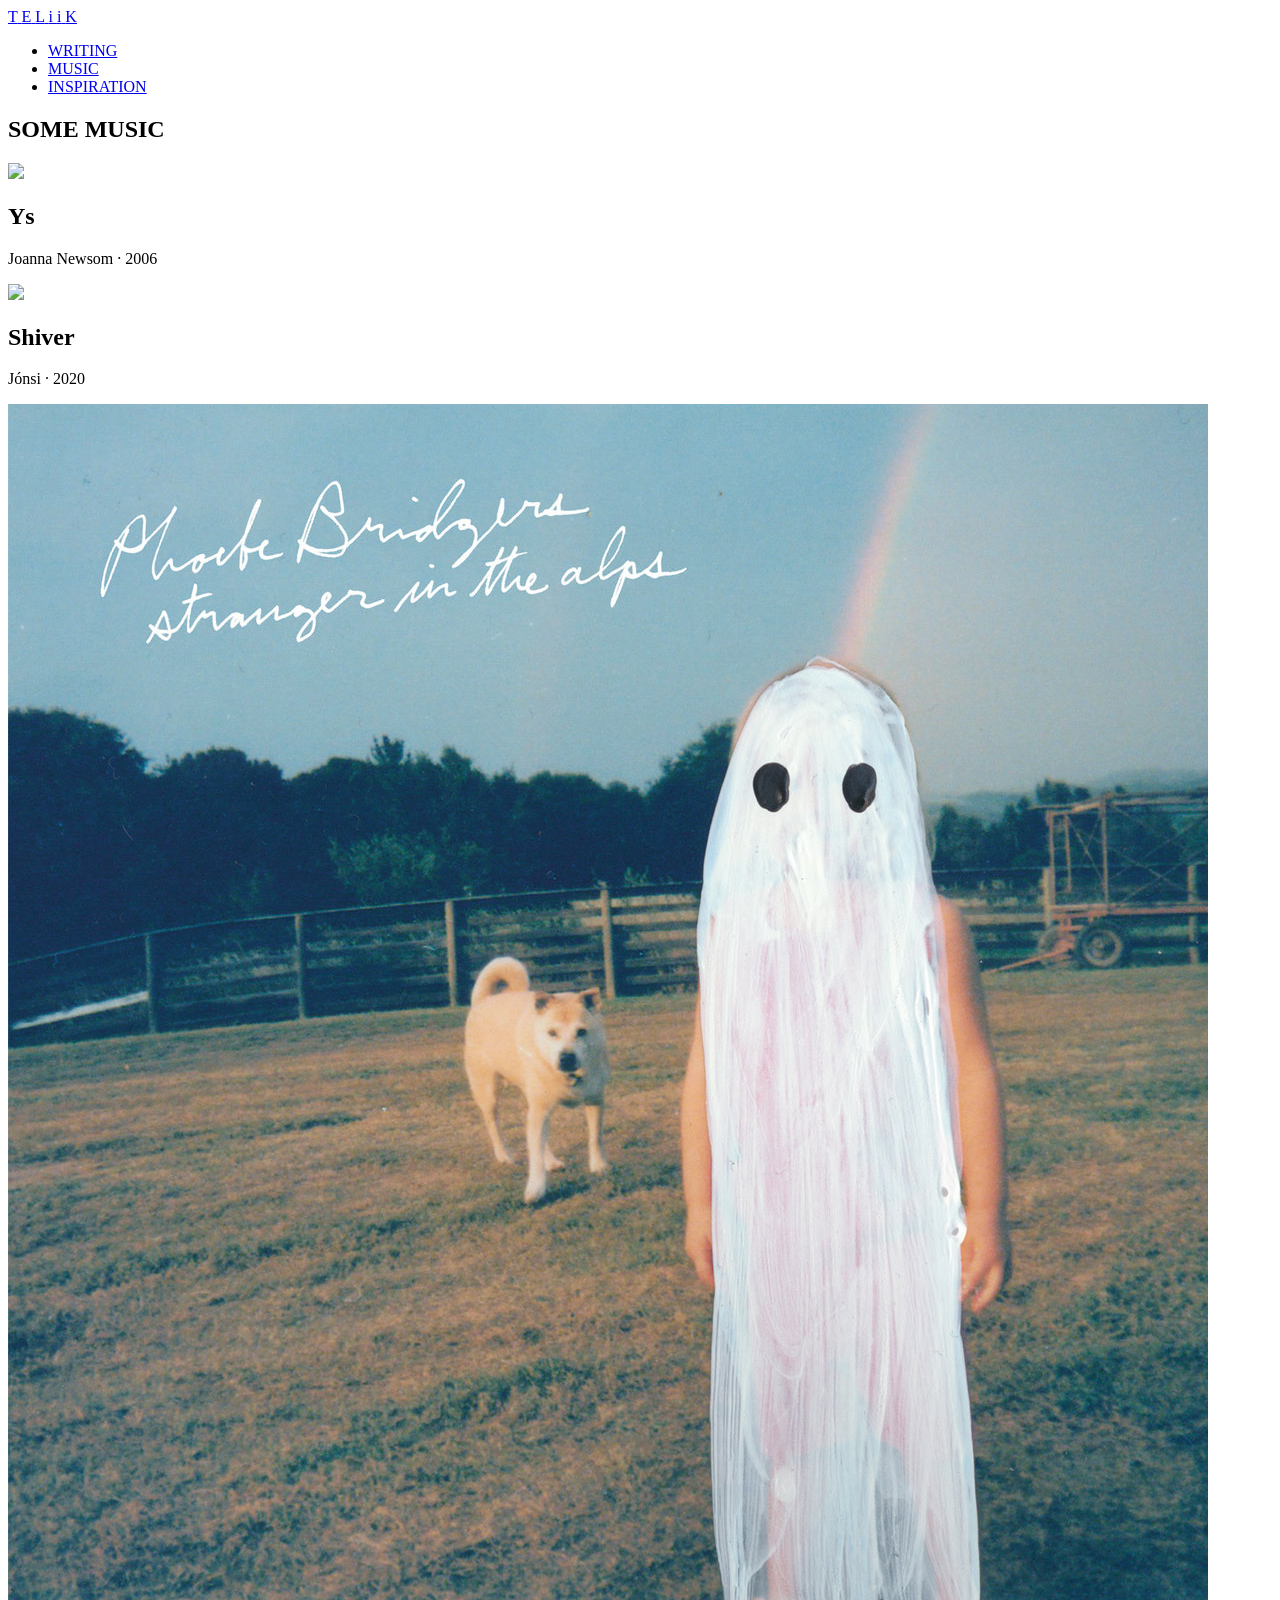
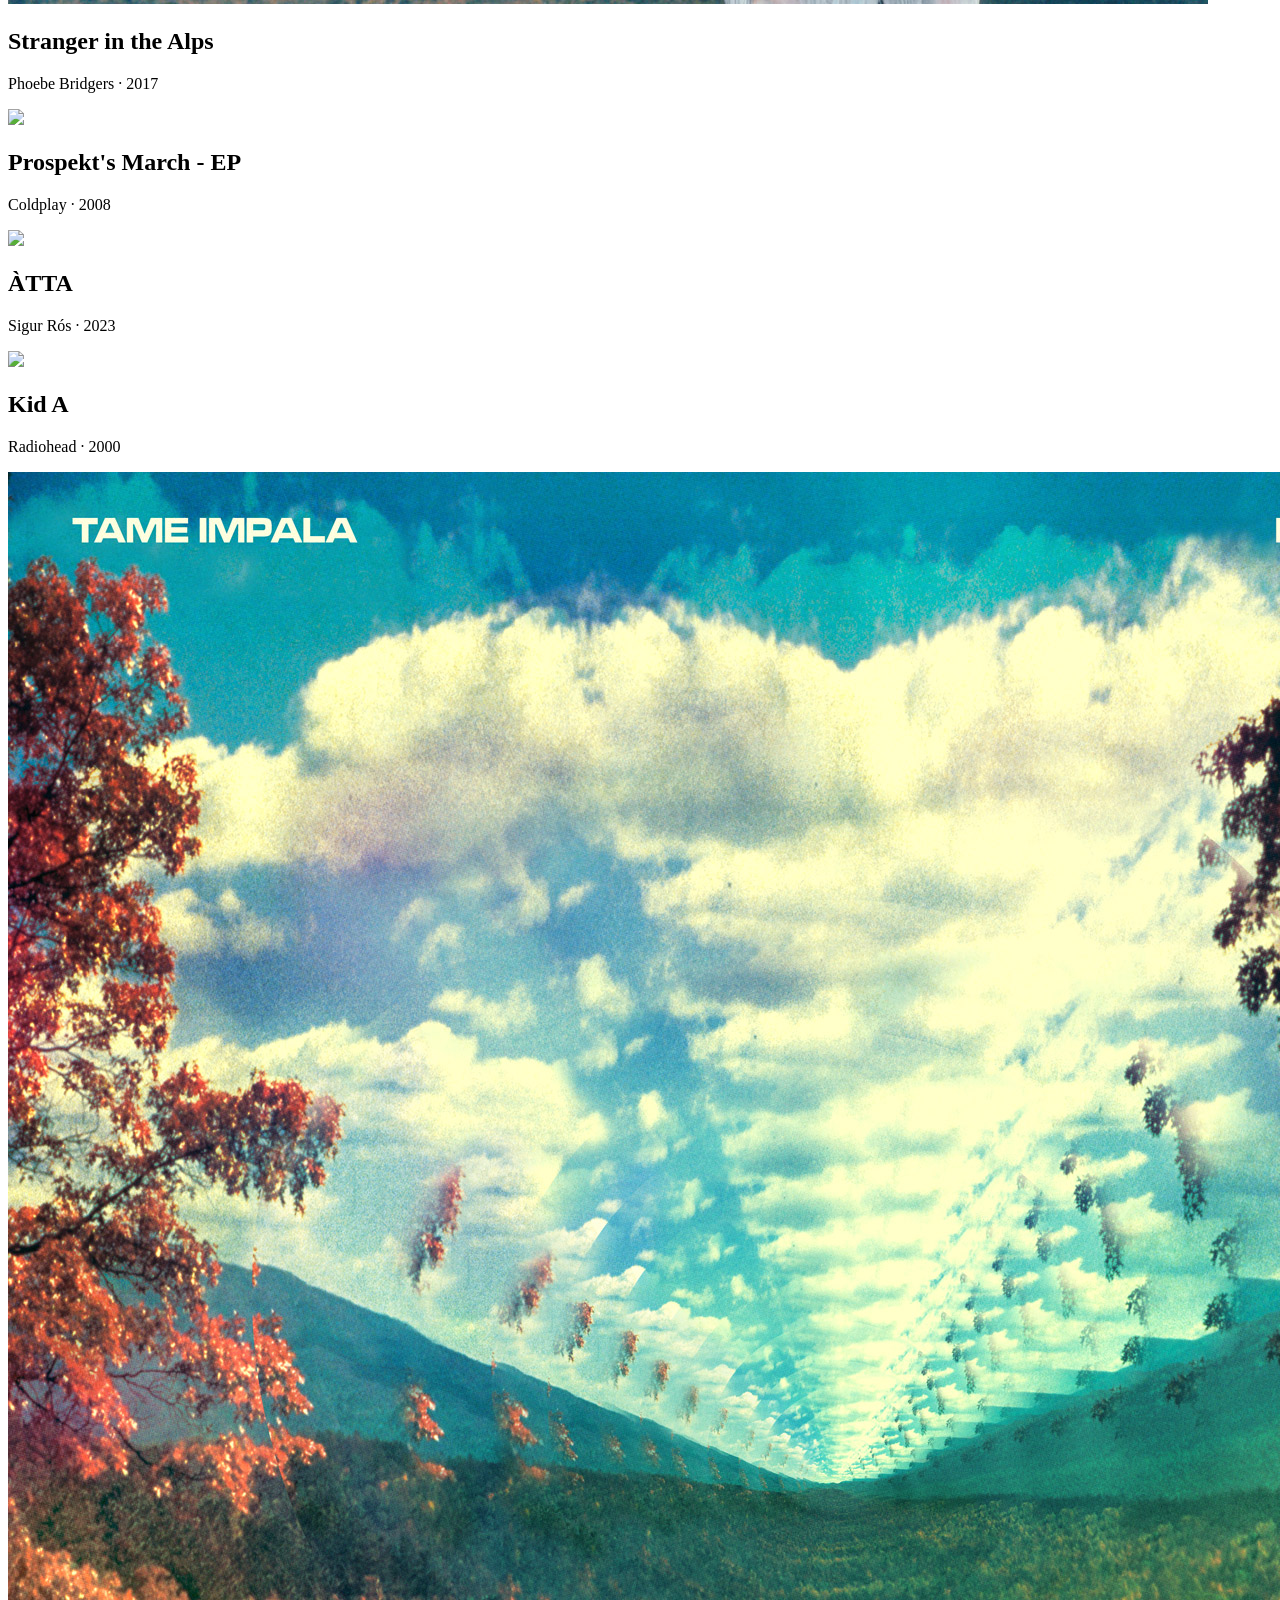
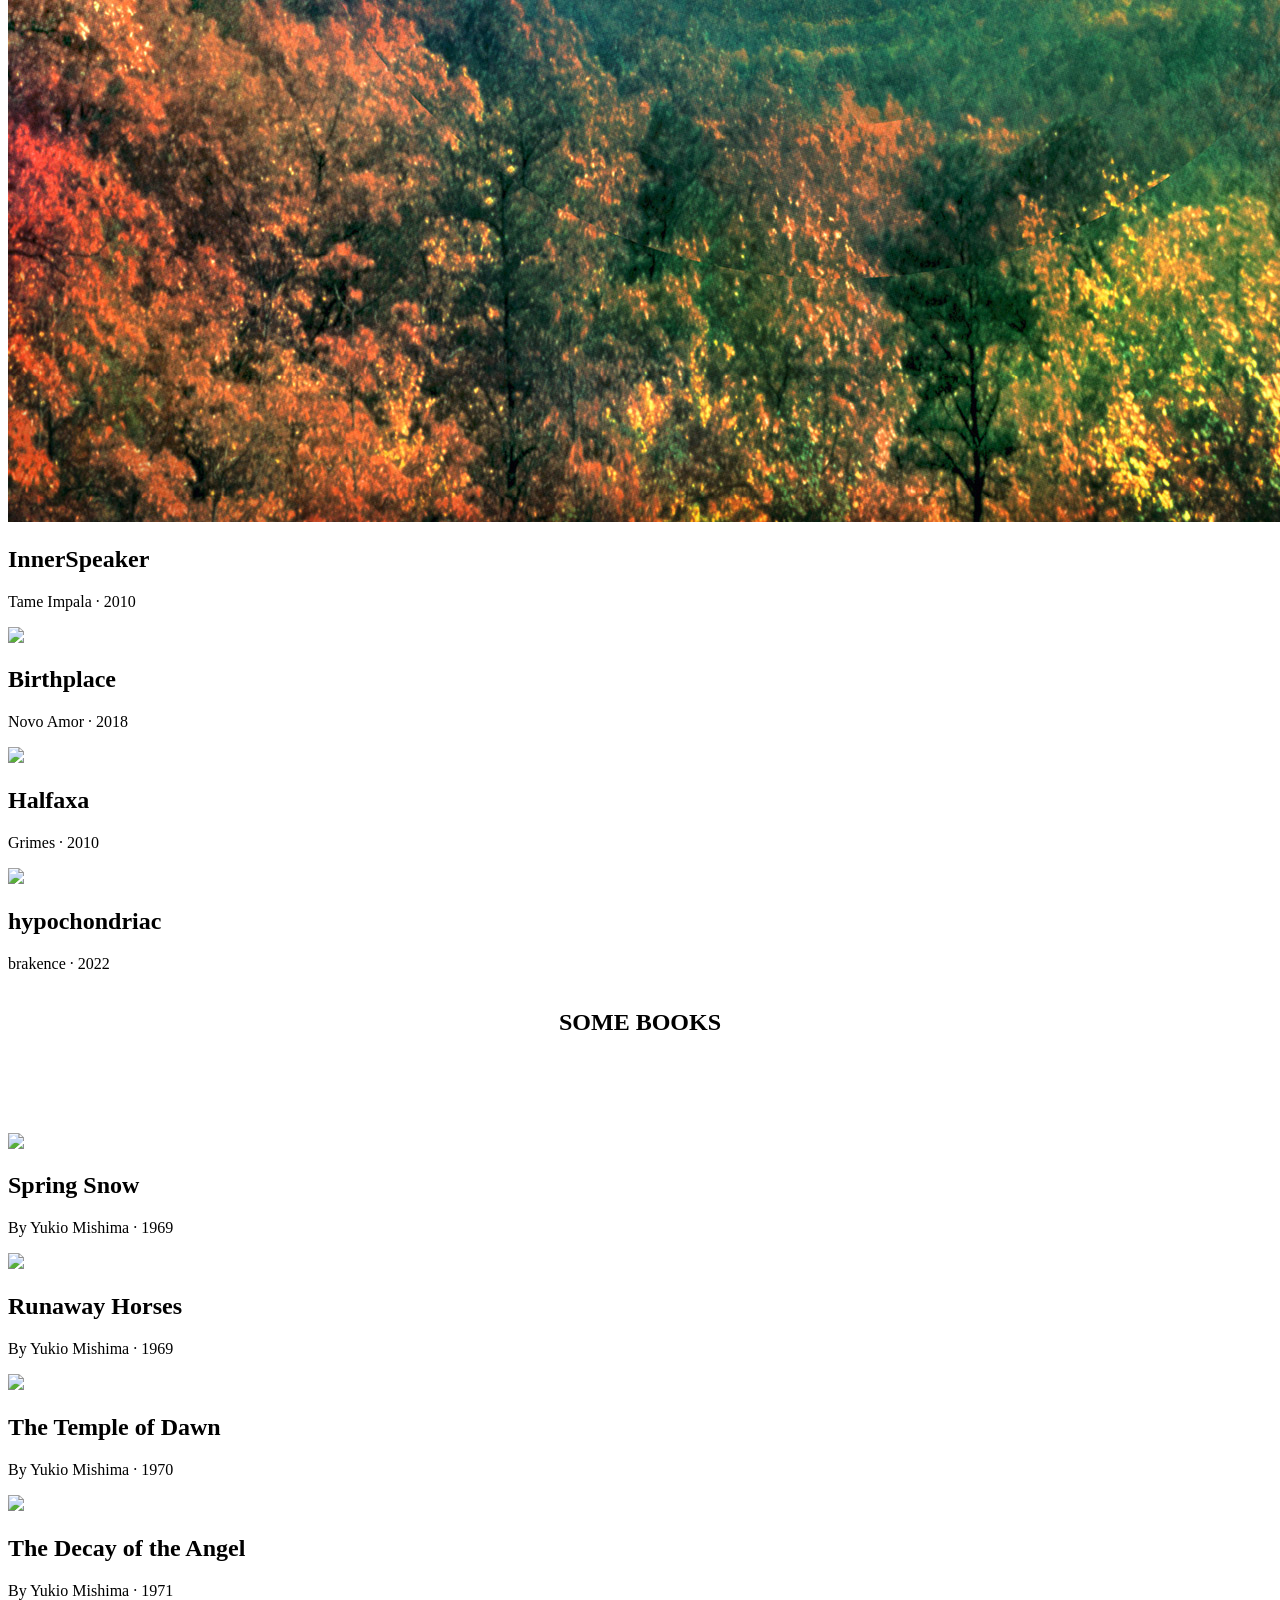
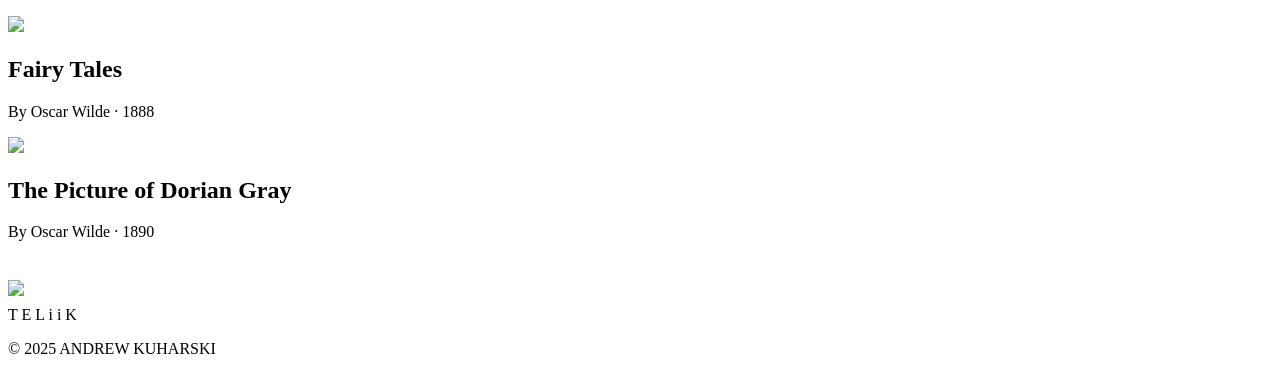
==== inspiration.html @ a01ae86f "new inspiration" ====
<!DOCTYPE html>
<html lang="en">
<head>
  <meta charset="UTF-8">
  <meta name="viewport" content="width=device-width, initial-scale=1.0">
  <title>Inspiration</title>
  <link rel="apple-touch-icon" sizes="180x180" href="/images/apple-touch-icon.png">
  <link rel="icon" type="image/png" sizes="32x32" href="/images/favicon-32x32.png">
  <link rel="icon" type="image/png" sizes="16x16" href="/images/favicon-16x16.png">
  <link rel="manifest" href="/images/site.webmanifest">
  <link rel="mask-icon" href="/images/safari-pinned-tab.svg" color="#000000">
  <link rel="shortcut icon" href="/images/favicon.ico">
  <meta name="msapplication-TileColor" content="#2b5797">
  <meta name="msapplication-config" content="/images/browserconfig.xml">
  <meta name="theme-color" content="#ffffff">
  <script src="https://ajax.googleapis.com/ajax/libs/jquery/3.6.4/jquery.min.js" defer></script>
  <script src="scripts/header.js" defer></script>
  <script src="scripts/footer.js" defer></script>
  <script src="https://kit.fontawesome.com/6708aff63b.js" crossorigin="anonymous" defer></script>
  <link rel="stylesheet" href="styles/header.css">
  <link rel="stylesheet" href="styles/footer.css">
  <link rel="stylesheet" href="styles/inspiration.css">
</head>
<body>
  <header class="header">
    <nav class="navbar">
      <a href="./" class="nav-logo">
        <div class="title">
          <span style="--i:1">T</span>
          <span style="--i:2">E</span>
          <span style="--i:3">L</span>
          <span style="--i:4">i</span>
          <span style="--i:5">i</span>
          <span style="--i:6">K</span> 
        </div>    
      </a>
      <ul class="nav-list">
          <li class="nav-item">
              <a href="./writing" class="nav-link">WRITING</a>
          </li>
          <li class="nav-item">
            <a href="./music" class="nav-link">MUSIC</a>
          </li>
          <li class="nav-item">
              <a href="./inspiration" class="nav-link">INSPIRATION</a>
          </li>
      </ul>
      <div class="hamburger">
          <span class="bar"></span>
          <span class="bar"></span>
          <span class="bar"></span>
      </div>
    </nav>
  </header>
  <main style="flex-grow: 1;">
    <section>
      <div class="remark">
        <h1 class="remark-text">
          SOME MUSIC
        </h1>
      </div>
      <div class="album-book-container">
        <div class="album-book-grid">
          <div class="album-book-card">
            <a  href="https://music.apple.com/us/album/ys/204051949" target="_blank" rel="noreferrer">
              <img class="album-book-pic" src="./album-book-images/ys.webp">
            </a>
            <h2>
              Ys
            </h2>
            <p>
              Joanna Newsom &#183; 2006
            </p>
          </div>
          <div class="album-book-card">
            <a  href="https://music.apple.com/us/album/shiver/1518015266" target="_blank" rel="noreferrer">
              <img class="album-book-pic" src="./album-book-images/shiver.jpg">
            </a>
            <h2>
              Shiver
            </h2>
            <p>
              J&#243;nsi &#183; 2020
            </p>
          </div>
          <div class="album-book-card">
            <a  href="https://music.apple.com/us/album/stranger-in-the-alps/1256607808" target="_blank" rel="noreferrer">
              <img class="album-book-pic" src="./album-book-images/stranger-in-the-alps.jpg">
            </a>
            <h2>
              Stranger in the Alps
            </h2>
            <p>
              Phoebe Bridgers &#183; 2017
            </p>
          </div>
          <div class="album-book-card">
            <a  href="https://music.apple.com/us/album/prospekts-march-ep/1122792846" target="_blank" rel="noreferrer">
              <img class="album-book-pic" src="./album-book-images/prospekts-march.jpg">
            </a>
            <h2>
              Prospekt's March - EP
            </h2>
            <p>
              Coldplay &#183; 2008
            </p>
          </div>
          <div class="album-book-card">
            <a  href="https://music.apple.com/us/album/%C3%A1tta/1689744202" target="_blank" rel="noreferrer">
              <img class="album-book-pic" src="./album-book-images/atta.jpg">
            </a>
            <h2>
              &#192;TTA
            </h2>
            <p>
              Sigur R&#243;s &#183; 2023
            </p>
          </div>
          <div class="album-book-card">
            <a  href="https://music.apple.com/us/album/kid-a/1097862870" target="_blank" rel="noreferrer">
              <img class="album-book-pic" src="./album-book-images/kid-a.jpg">
            </a>
            <h2>
              Kid A
            </h2>
            <p>
              Radiohead &#183; 2000
            </p>
          </div>
          <div class="album-book-card">
            <a  href="https://music.apple.com/us/album/innerspeaker/1439752048" target="_blank" rel="noreferrer">
              <img class="album-book-pic" src="./album-book-images/innerspeaker.jpg">
            </a>
            <h2>
              InnerSpeaker
            </h2>
            <p>
              Tame Impala &#183; 2010
            </p>
          </div>
          <div class="album-book-card">
            <a  href="https://music.apple.com/us/album/birthplace/1672227185" target="_blank" rel="noreferrer">
              <img class="album-book-pic" src="./album-book-images/birthplace.jpg">
            </a>
            <h2>
              Birthplace
            </h2>
            <p>
              Novo Amor &#183; 2018
            </p>
          </div>
          <div class="album-book-card">
            <a  href="https://music.apple.com/us/album/halfaxa/1071863338" target="_blank" rel="noreferrer">
              <img class="album-book-pic" src="./album-book-images/halfaxa.jpg">
            </a>
            <h2>
              Halfaxa
            </h2>
            <p>
              Grimes &#183; 2010
            </p>
          </div>
          <div class="album-book-card">
            <a  href="https://music.apple.com/us/album/hypochondriac/1653651532" target="_blank" rel="noreferrer">
              <img class="album-book-pic" src="./album-book-images/hypochondriac.png">
            </a>
            <h2>
              hypochondriac
            </h2>
            <p>
              brakence &#183; 2022
            </p>
          </div>
        </div>
      </div>
    </section>
    <section>
      <div style="display: flex;
                  justify-content: center;
                  align-items: center;
                  padding-bottom: clamp(4rem, 6vw, 18rem);">
        <h1 class="remark-text">
        SOME BOOKS
        </h1>
      </div>
      <div class="album-book-container">
        <div class="album-book-grid">
          <div class="album-book-card">
              <img class="album-book-pic" src="./album-book-images/spring-snow.jpg">
            <h2>
              Spring Snow
            </h2>
            <p>
              By Yukio Mishima &#183; 1969
            </p>
          </div>
          <div class="album-book-card">
              <img class="album-book-pic" src="./album-book-images/runaway-horses.jpg">
            <h2>
              Runaway Horses
            </h2>
            <p>
              By Yukio Mishima &#183; 1969
            </p>
          </div>
          <div class="album-book-card">
              <img class="album-book-pic" src="./album-book-images/ttod.jpg">
            <h2>
              The Temple of Dawn
            </h2>
            <p>
              By Yukio Mishima &#183; 1970
            </p>
          </div>
          <div class="album-book-card">
              <img class="album-book-pic" src="./album-book-images/tdota.jpg">
            <h2>
              The Decay of the Angel
            </h2>
            <p>
              By Yukio Mishima &#183; 1971
            </p>
          </div>
          <div class="album-book-card">
            <img class="album-book-pic" src="./album-book-images/complete-fairy-tales.jpg">
          <h2>
            Fairy Tales
          </h2>
          <p>
            By Oscar Wilde &#183; 1888
          </p>
        </div>
        <div class="album-book-card">
          <img class="album-book-pic" src="./album-book-images/dorian-gray.jpg">
        <h2>
          The Picture of Dorian Gray
        </h2>
        <p>
          By Oscar Wilde &#183; 1890
        </p>
      </div>
        </div>
      </div>
    </section>
  </main>
  <footer>
    <div class="footer-icons">
      <a href="https://www.instagram.com/andrewkuharski/" target="_blank" rel="noreferrer">
        <i class="fa-brands fa-instagram fa-fw" style="color: #000000; transition: 0.3s; font-size: 2.7rem;"></i>
      </a>
      <img class="two-footer" src="./images/22FA.png">
      <a href="https://soundcloud.com/teliik">
        <i class="fa-brands fa-soundcloud fa-fw" style="color: #000000; transition: 0.3s; font-size: 2.7rem;"></i>
      </a>
    </div>
    <div class="footer-name">
      <div class="footer-scroll">
        <span style="--i:1">T</span>
        <span style="--i:2">E</span>
        <span style="--i:3">L</span>
        <span style="--i:4">i</span>
        <span style="--i:5">i</span>
        <span style="--i:6">K</span>
      </div>
    </div>
    <div class="copyright-notice">
      <p>&#169; 2025 ANDREW KUHARSKI</p>
    </div>
  </footer>
</body>
</html>
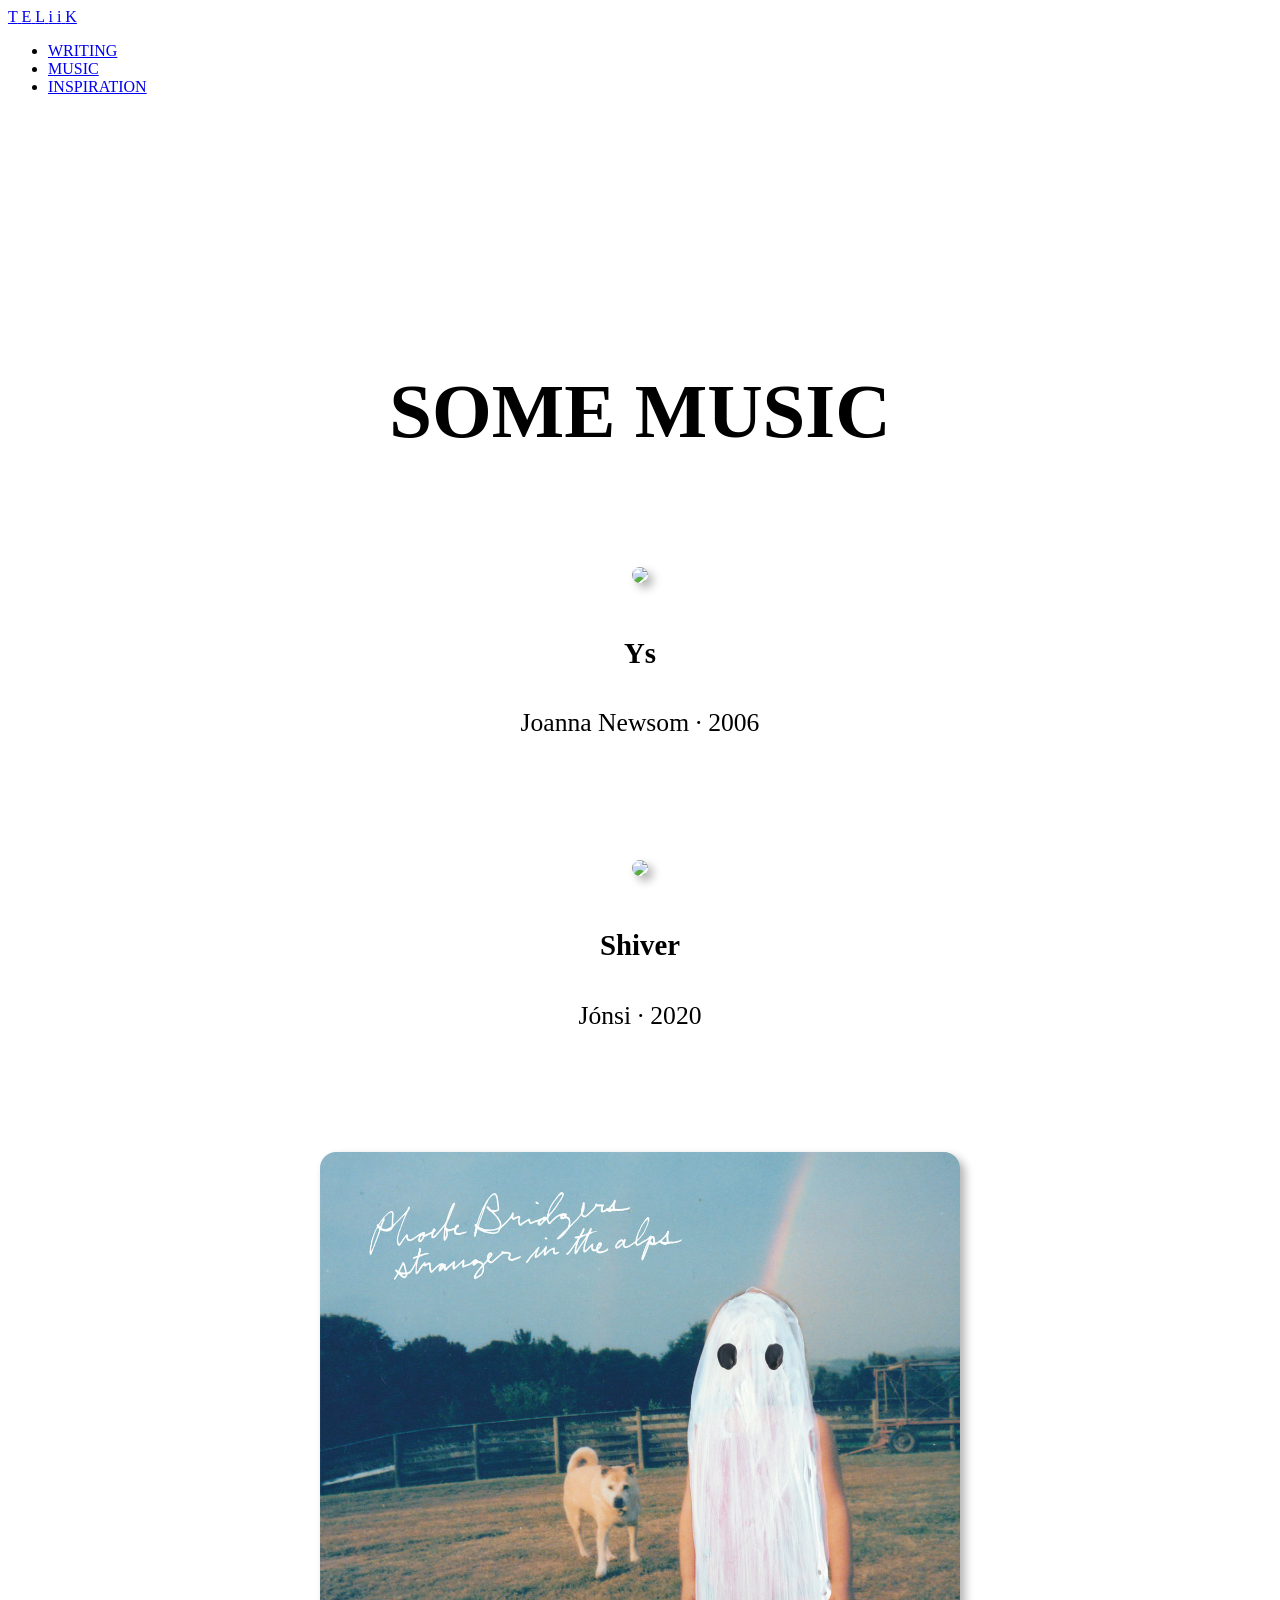
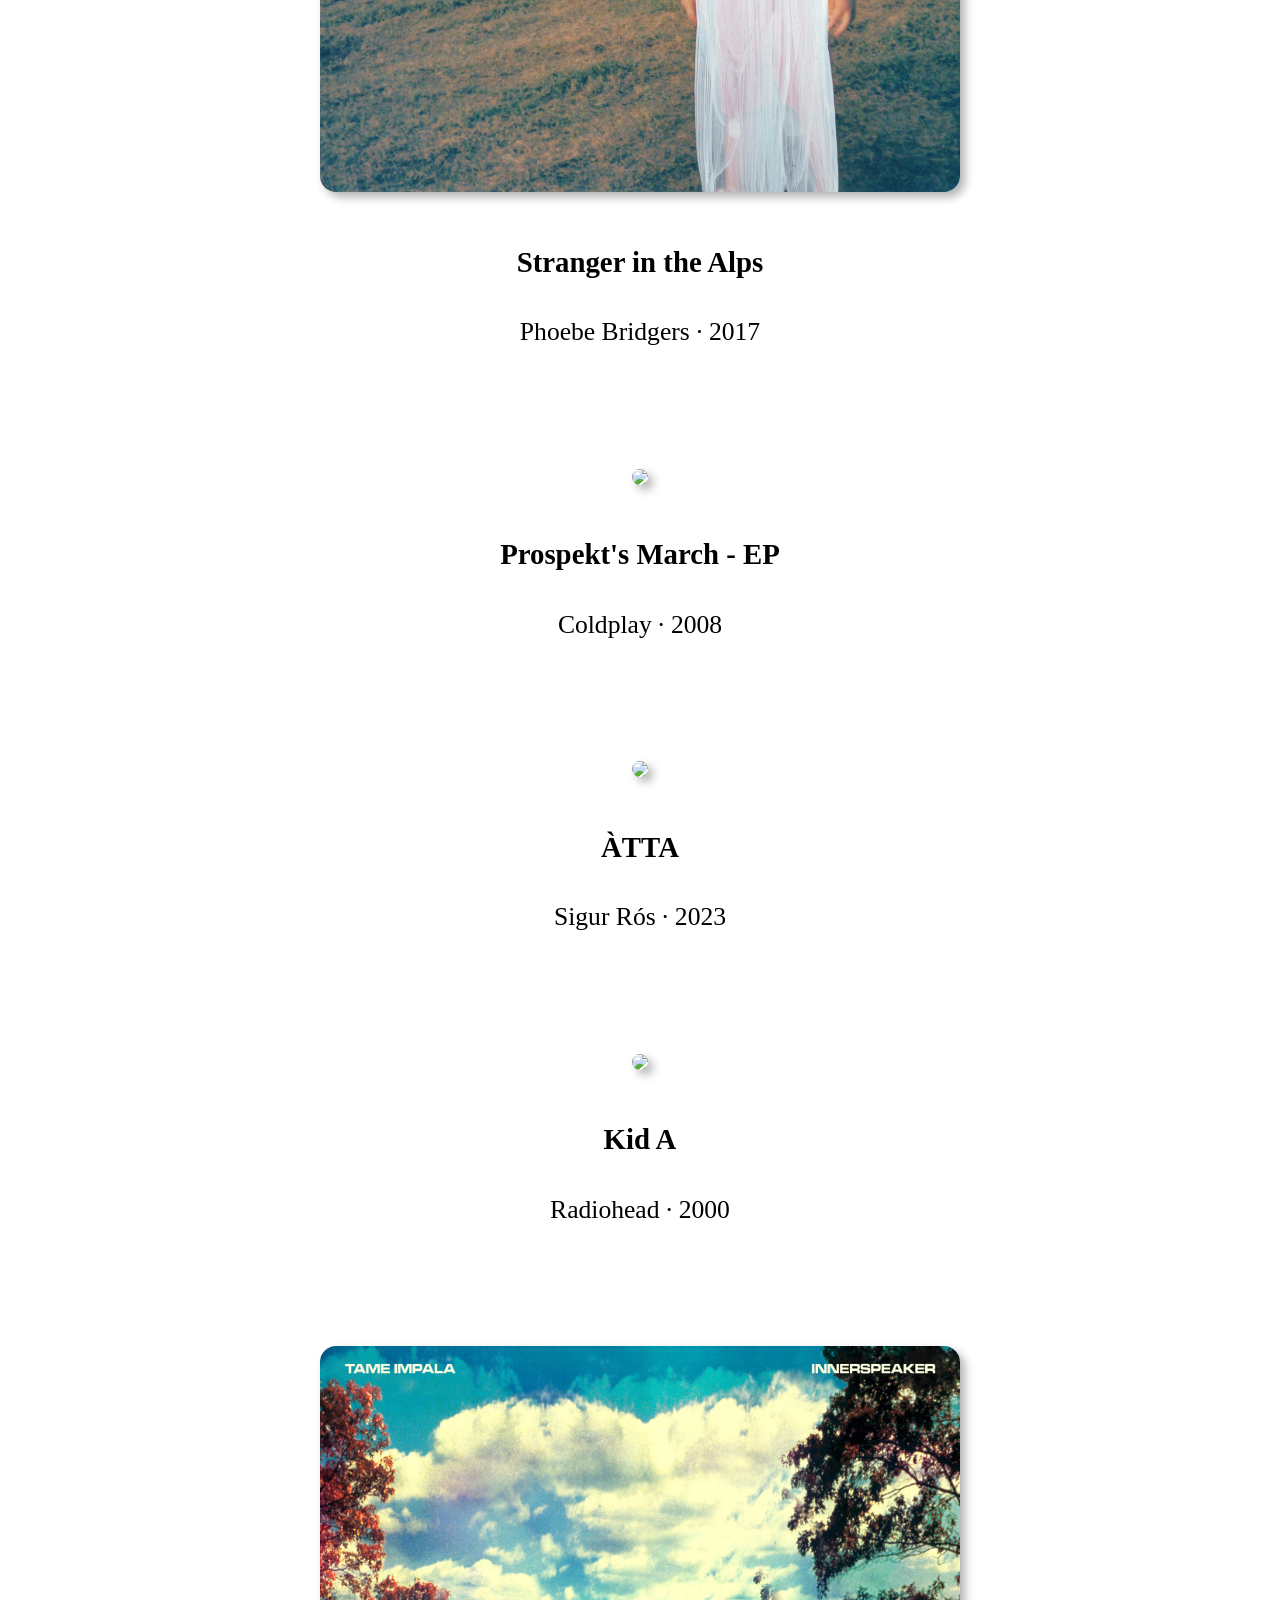
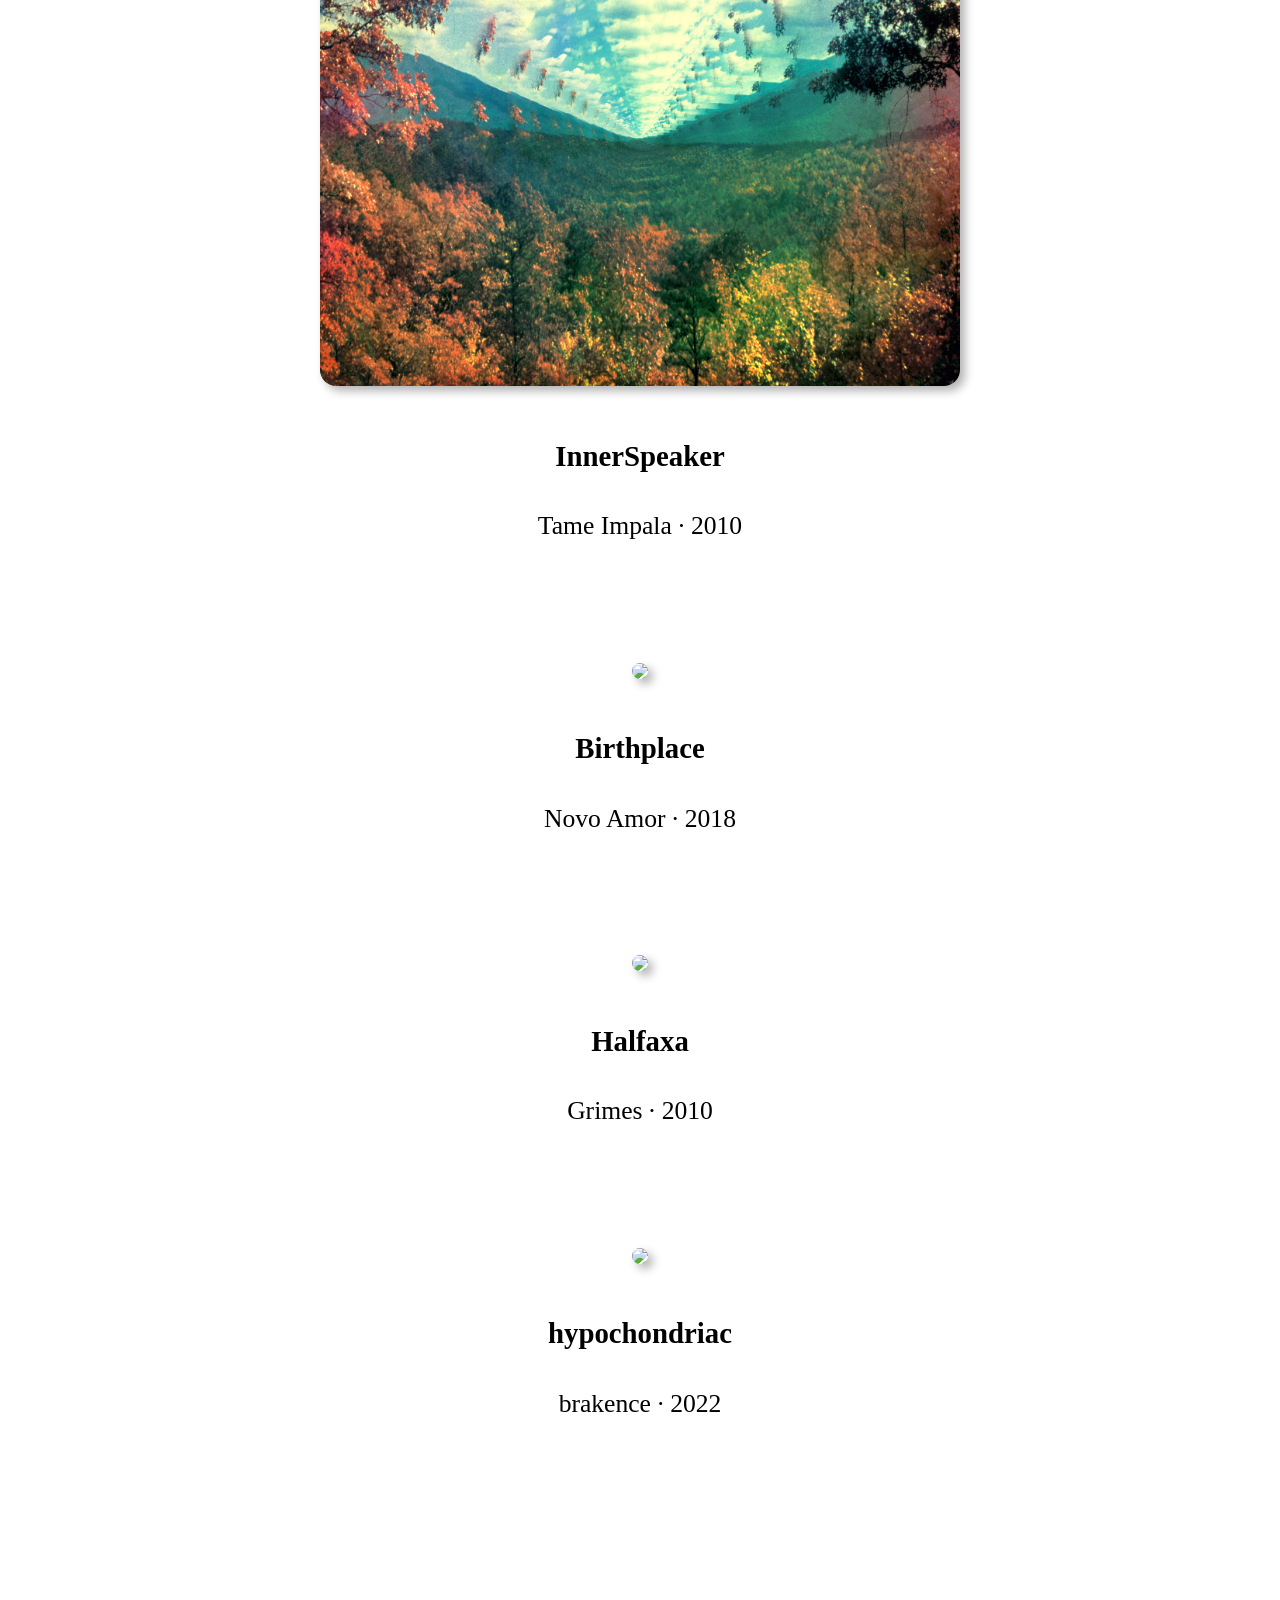
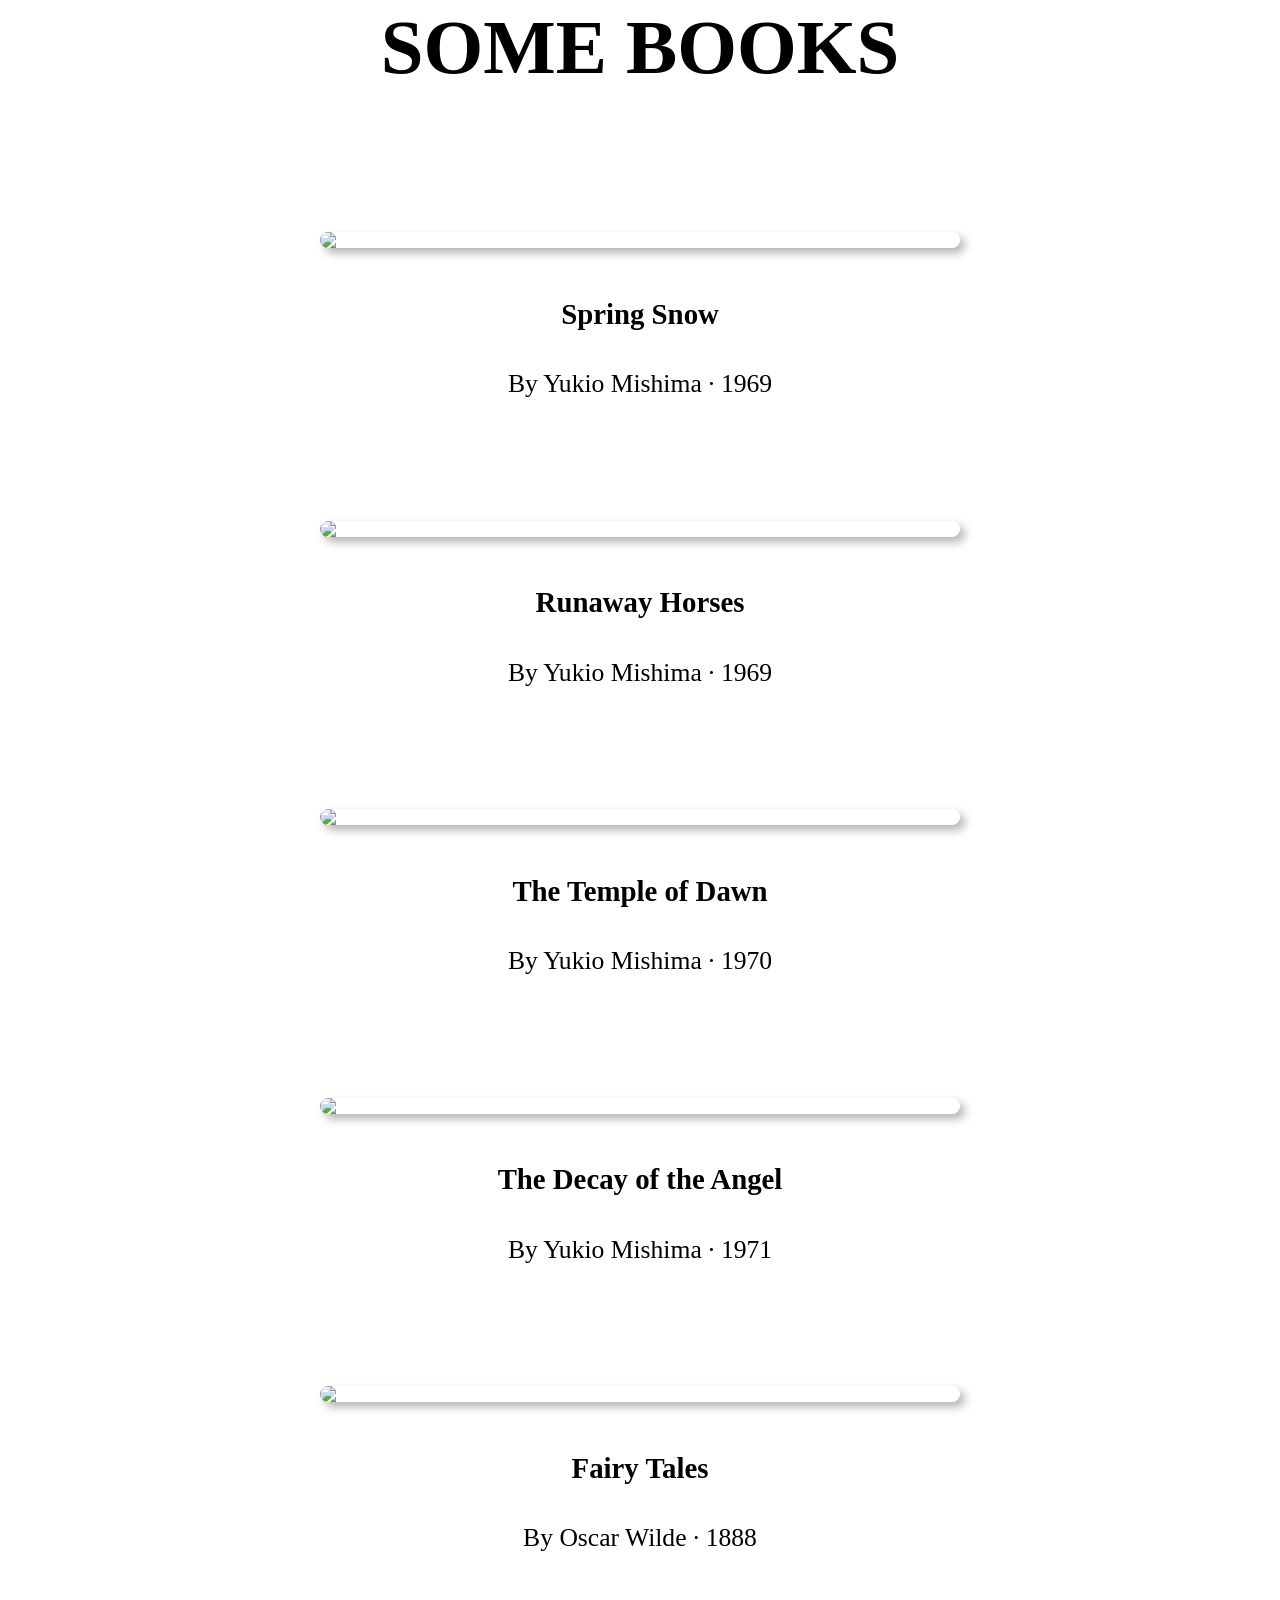
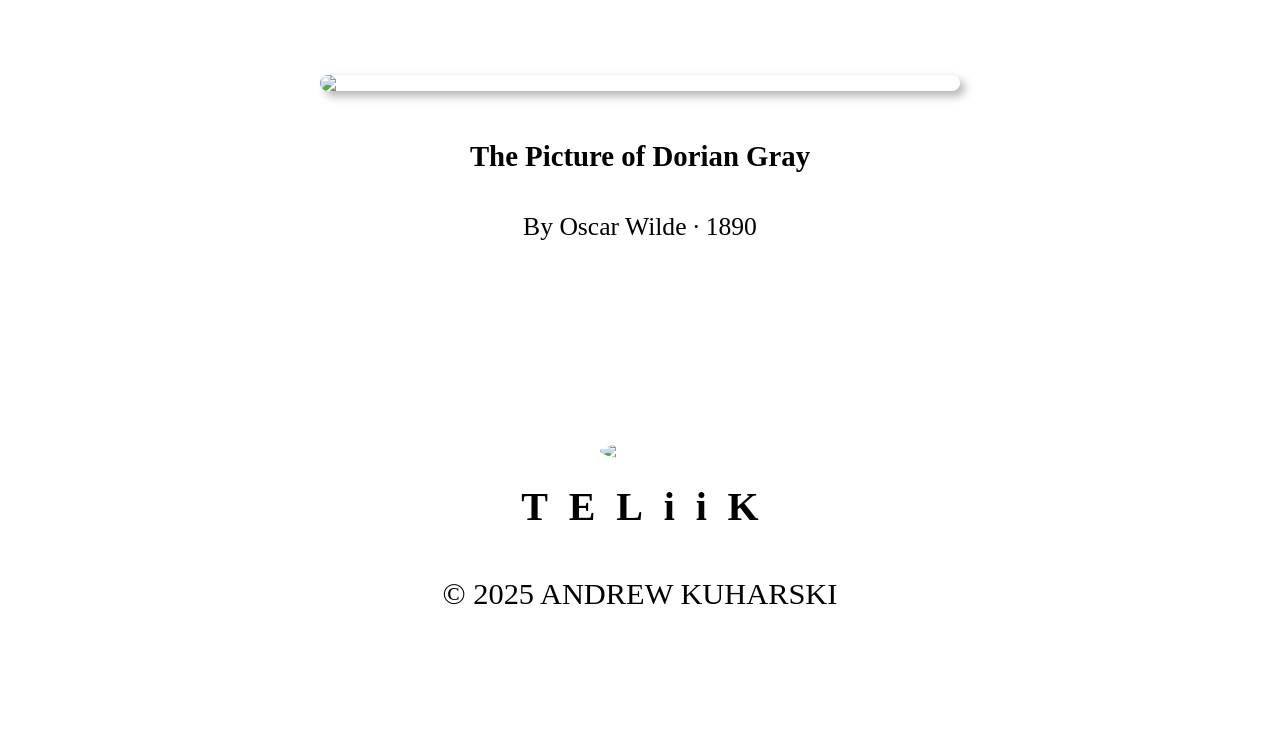
==== commit d08ba3dc: "updated writing" ====
--- a/inspiration.html
+++ b/inspiration.html
@@ -106,7 +106,7 @@
             </p>
           </div>
           <div class="album-book-card">
-            <a  href="https://music.apple.com/us/album/%C3%A1tta/1689744202" target="_blank" rel="noreferrer">
+            <a  href="https://music.apple.com/us/album/%C3%A1tta/1688702511" target="_blank" rel="noreferrer">
               <img class="album-book-pic" src="./album-book-images/atta.jpg">
             </a>
             <h2>
@@ -150,7 +150,7 @@
             </p>
           </div>
           <div class="album-book-card">
-            <a  href="https://music.apple.com/us/album/halfaxa/1071863338" target="_blank" rel="noreferrer">
+            <a  href="https://music.apple.com/us/album/halfaxa/1738994221" target="_blank" rel="noreferrer">
               <img class="album-book-pic" src="./album-book-images/halfaxa.jpg">
             </a>
             <h2>
@@ -184,7 +184,7 @@
         </h1>
       </div>
       <div class="album-book-container">
-        <div class="album-book-grid">
+        <div class="album-book-grid no-hover">
           <div class="album-book-card">
               <img class="album-book-pic" src="./album-book-images/spring-snow.jpg">
             <h2>
--- a/styles/footer.css
+++ b/styles/footer.css
@@ -0,0 +1,102 @@
+
+.footer-icons {
+  background-color: var(--nav-footer-color);
+  display: flex;
+  height: 30%;
+  justify-content: center;
+  align-items: center;
+  padding-top: 5rem;
+}
+
+.footer-name {
+  background-color: var(--nav-footer-color);
+  display: flex;
+  height: 70%;
+  justify-content: center;
+  align-items: center;
+  padding-top: 1.5rem;
+}
+
+.footer-scroll {
+  font-size: 0rem;
+  font-weight: bold;
+  position: relative;
+  transition: ease-in-out 0.5s;
+  color: var(--main-text-color);
+}
+
+.footer-scroll span {
+  font-size: 2.5rem;
+  margin-left: 0.65rem;
+  margin-right: 0.65rem;
+}
+
+.footer-scroll:hover {
+  cursor: pointer;
+  transform: scale(1.1);
+}
+
+.footer-scroll:hover span {
+  position: relative;
+  display: inline-block;
+  animation: flip 2.5s infinite;
+  animation-delay: 0s;
+}
+
+@media only screen and (max-width: 500px) {
+  .footer-scroll {
+    transition: none;
+  }
+  .footer-scroll:hover {
+    cursor: pointer;
+    transform: none;
+  }
+  .footer-scroll:hover span {
+    position: relative;
+    display: inline-block;
+    animation: none;
+  }
+}
+
+@keyframes flip {
+  0%, 80% {
+    transform: rotateY(360deg) 
+  }
+}
+
+.fa-instagram:hover {
+  transform: scale(1.25);
+}
+
+.footer-icons .fa-soundcloud:hover {
+  transform: scale(1.25);
+}
+
+.copyright-notice {
+  background-color: var(--nav-footer-color);
+  display: flex;
+  justify-content: center;
+  padding-top: 1rem;
+  padding-bottom: 5rem;
+  font-size: 1.9rem;
+}
+
+.two-footer {
+  object-fit: cover;
+  border-radius: 50%;
+  width: 5rem;
+  margin-left: 5rem;
+  margin-right: 5rem;
+}
+
+.footer-logo {
+  font-size: 3rem;
+  font-weight: bold;
+  position: relative;
+  transition: ease-in-out 0.5s;
+}
+
+.footer-logo:hover {
+  transform: scale(1.1);
+  cursor: pointer;
+}
--- a/styles/inspiration.css
+++ b/styles/inspiration.css
@@ -0,0 +1,234 @@
+.remark {
+  padding-top: clamp(4rem, 6vw, 18rem);
+  padding-bottom: clamp(4rem, 6vw, 18rem);
+  padding-left: 5rem;
+  padding-right: 5rem;
+  display: flex;
+  justify-content: center;
+  align-items: center;
+  background-color: var(--main-bg-color);
+  color: var(--main-text-color);
+  text-align: center;
+}
+
+.remark-text {
+  font-size: clamp(4rem,6vw,8rem);
+
+}
+
+.inspo-intro {
+  display: flex;
+  justify-content: center;
+  align-items: center;
+}
+
+.intro-container {
+  display: flex;
+  flex-wrap: wrap;
+  justify-content: center;
+  align-items: flex-start;
+  gap: clamp(5rem, 6vw, 12rem);
+}
+
+.intro-media {
+  display: flex;
+  flex-direction: column;
+  align-items: center;
+  width: clamp(18rem, 38vw, 50rem);
+  margin: 2rem auto 0;
+}
+
+.intro-text {
+	display: flex;
+	flex-direction: column;
+	align-items: center;
+	justify-content: center;
+  width: clamp(22rem, 55vw, 65rem);
+  text-align: justify;
+  align-items: center;
+  font-size: clamp(1.4rem, 1.5vw, 1.8rem);
+}
+
+.intro-text p {
+  word-break: break-all;
+  overflow-wrap: anywhere;
+}
+
+.intro-text pre {
+  display: inline-block;
+  width: auto;
+  max-width: 100%;
+  font-family: "Courier New", Courier, monospace;
+  font-size: clamp(1.1rem, 1.4vw, 1.6rem);
+  white-space: pre-wrap;
+  margin: 0;
+  overflow-x: auto;
+}
+
+.intro-media pre {
+  align-self: stretch;
+  width: 100%;
+  padding: clamp(1.5rem, 2vw, 3rem);
+  border-radius: 1.2rem;
+  background: linear-gradient(135deg, #050505, #1b1f2a);
+  color: var(--main-bg-color);
+  border: 1px solid rgba(255, 255, 255, 0.15);
+  box-shadow: 0 1rem 2rem rgba(0, 0, 0, 0.35);
+  font-family: "Courier New", Courier, monospace;
+  font-size: clamp(1.2rem, 1.4vw, 1.8rem);
+  text-align: left;
+  white-space: pre-wrap;
+  word-break: break-word;
+  overflow-wrap: anywhere;
+}
+
+.cipher-meta {
+  align-self: stretch;
+  width: clamp(25rem, 80vw, 80rem);
+  margin-top: clamp(2rem, 2vw, 3rem);
+  margin-bottom: clamp(1rem, 1.5vw, 2rem);
+  font-family: "Courier New", Courier, monospace;
+  font-size: clamp(1.3rem, 1.4vw, 1.8rem);
+  color: var(--main-text-color);
+  text-align: left;
+}
+
+.cipher-meta div + div {
+  margin-top: 0.4rem;
+}
+
+.terminal-prompt {
+  color: #7fffd4;
+  font-weight: 600;
+  margin-right: 0.6rem;
+}
+
+.montreal {
+  object-fit: cover;
+  width: clamp(15rem, 50vw, 60rem);
+  border-radius: 1rem;
+  box-shadow: 5px 5px 10px rgba(0, 0, 0, 0.3);
+}
+
+.album-book-container {
+  display: flex;
+  justify-content: center;
+  align-items: center;
+  padding-bottom: clamp(4rem, 6vw, 18rem);
+}
+
+.album-book-grid {
+  display: grid;
+  grid-template-columns: 1fr 1fr;
+  grid-gap: clamp(6rem, 3vw, 12rem);
+}
+
+.album-book-card {
+  display: flex;
+  flex-direction: column;
+  align-items: center;
+}
+
+.album-book-card .album-book-pic {
+  transition: transform 0.2s ease, box-shadow 0.2s ease;
+}
+
+.album-book-card:hover .album-book-pic {
+  transform: translateY(-4px) scale(1.01);
+  box-shadow: 8px 8px 16px rgba(0, 0, 0, 0.35);
+  cursor: pointer;
+}
+
+.no-hover .album-book-pic {
+  transition: none;
+}
+
+.no-hover .album-book-card:hover .album-book-pic {
+  transform: none;
+  box-shadow: 5px 5px 10px rgba(0, 0, 0, 0.3);
+  cursor: default;
+}
+
+.album-book-card h2 {
+  font-size: 3rem;
+  width: clamp(15rem, 30vw, 45rem);
+  text-align: center;
+  margin-bottom: clamp(0.5rem, 1vw, 2rem);
+}
+
+.album-book-card p {
+  font-size: 2rem;
+}
+
+.album-book-pic {
+  object-fit: cover;
+  width: clamp(15rem, 30vw, 45rem);
+  border-radius: 1rem;
+  margin-bottom: clamp(1rem, 2vw, 3rem);
+  box-shadow: 5px 5px 10px rgba(0, 0, 0, 0.3);
+}
+
+
+
+@media only screen and (max-width: 1510px) {
+  .intro-media,
+  .intro-text {
+    width: clamp(25rem, 70vw, 80rem);
+    margin-inline: auto;
+  }
+
+  .remark {
+    padding-top: clamp(12rem, 12vw, 16rem);
+    padding-bottom: clamp(3rem, 3vw, 12rem);
+  }
+
+  .album-book-container {
+    padding-bottom: clamp(6rem, 3vw, 12rem);
+  }
+
+  .intro-container {
+    flex-direction: column;
+    align-items: center;
+  }
+
+  .intro-media {
+    width: clamp(25rem, 70vw, 80rem);
+    margin-inline: auto;
+    align-items: center;
+  }
+
+  .intro-media pre {
+    align-self: center;
+  }
+
+  .cipher-meta {
+    width: clamp(25rem, 70vw, 80rem);
+  }
+
+  .montreal {
+    /* margin-bottom: clamp(6rem, 4vw, 14rem); */
+    width: clamp(25rem, 70vw, 80rem);
+    margin-right: 0;
+  }
+
+  .intro-text {
+
+    font-size: clamp(1.5rem, 2vw, 3rem);
+  }
+
+  .album-book-grid {
+    grid-template-columns: 1fr;
+  }
+
+  .album-book-card h2 {
+    font-size: clamp(1.8rem, 2vw, 3rem);
+  }
+
+  .album-book-card p {
+    font-size: clamp(1.5rem, 2vw, 3rem);
+  }
+
+  .album-book-pic {
+    width: clamp(20rem, 50vw, 60rem);
+  }
+}
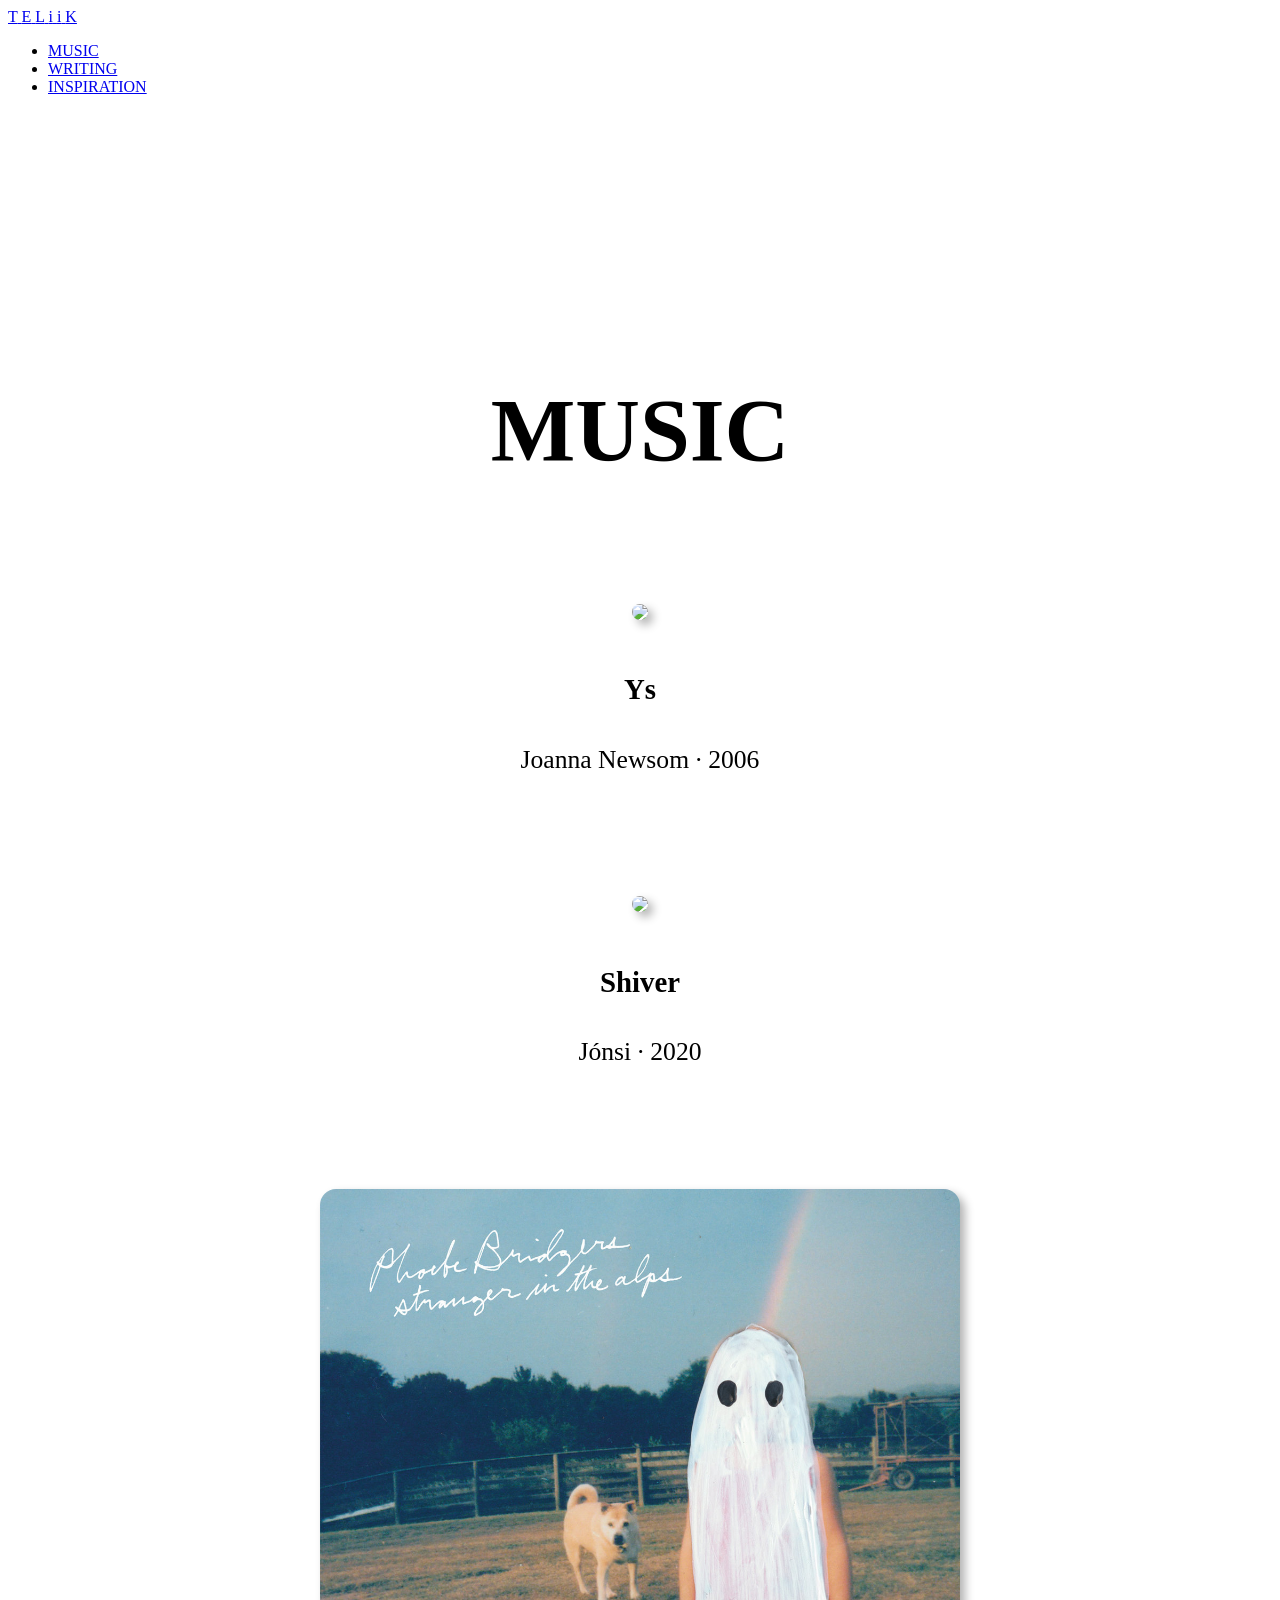
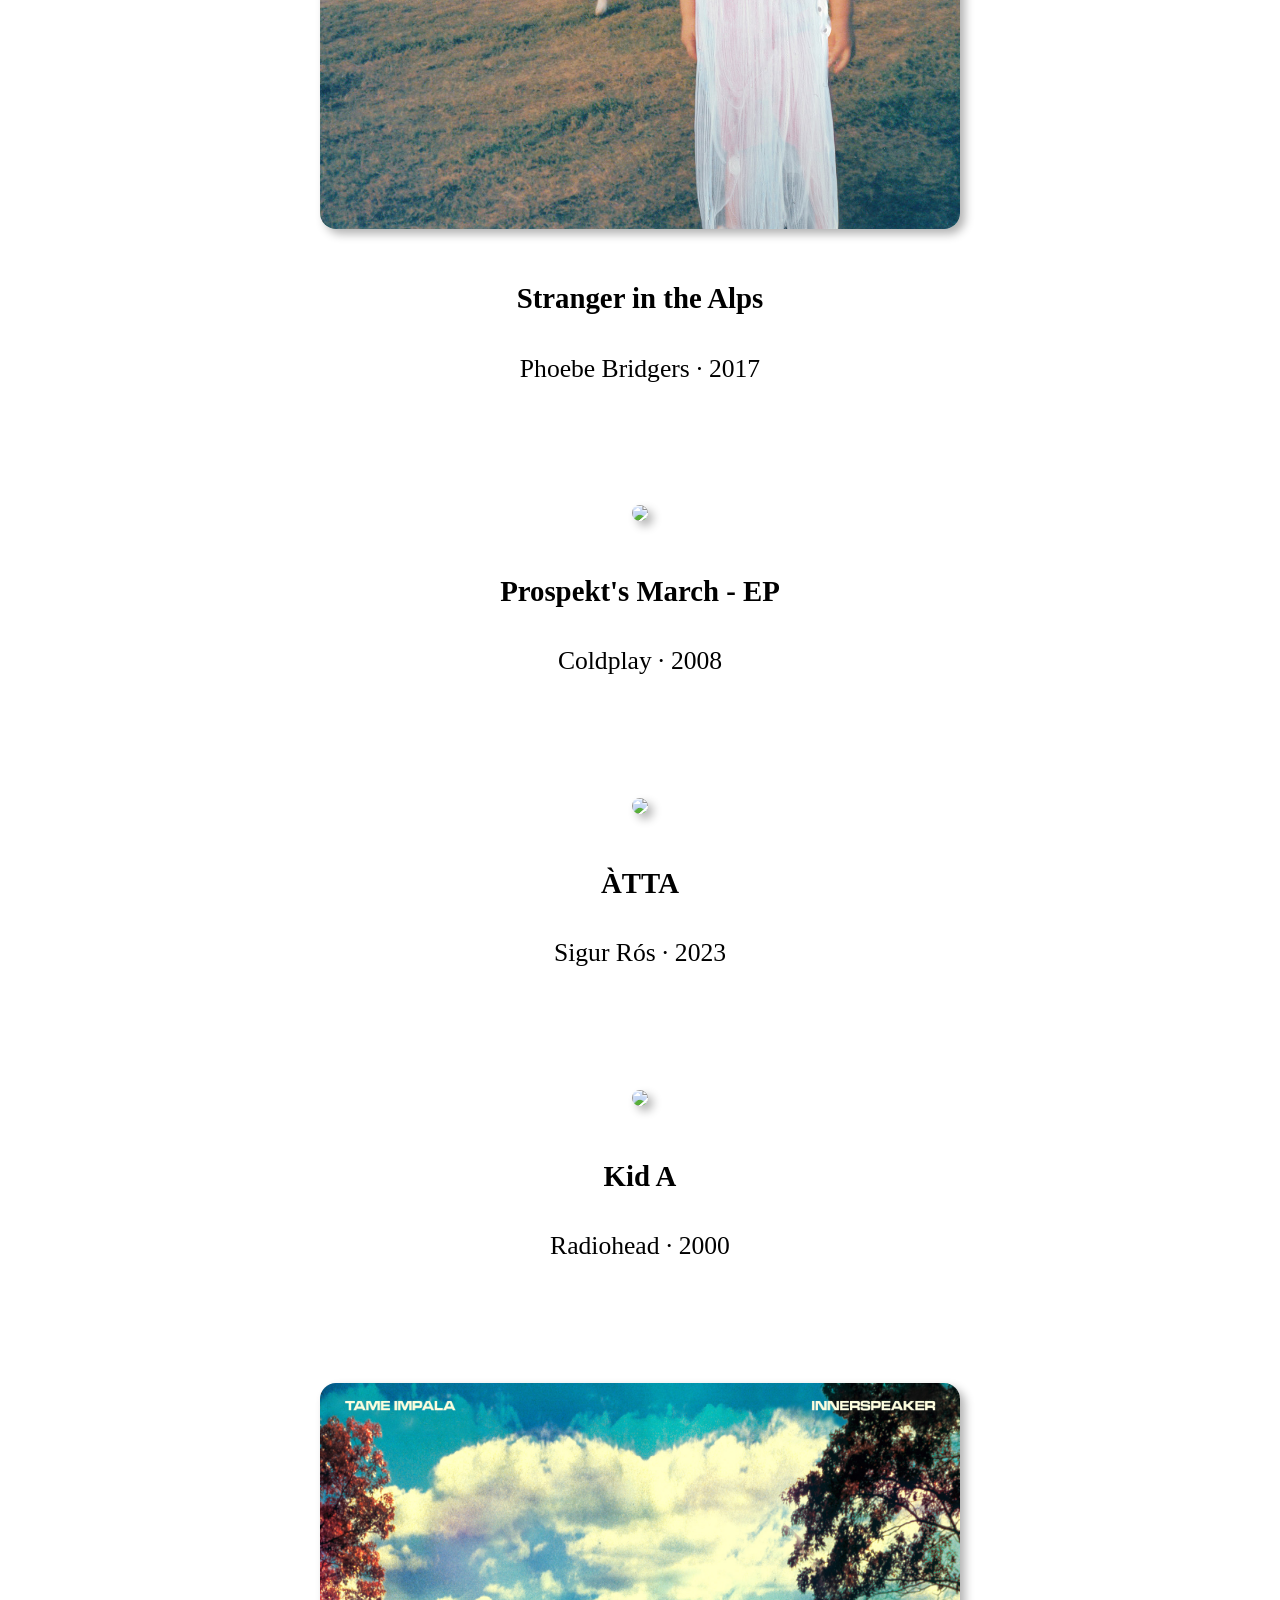
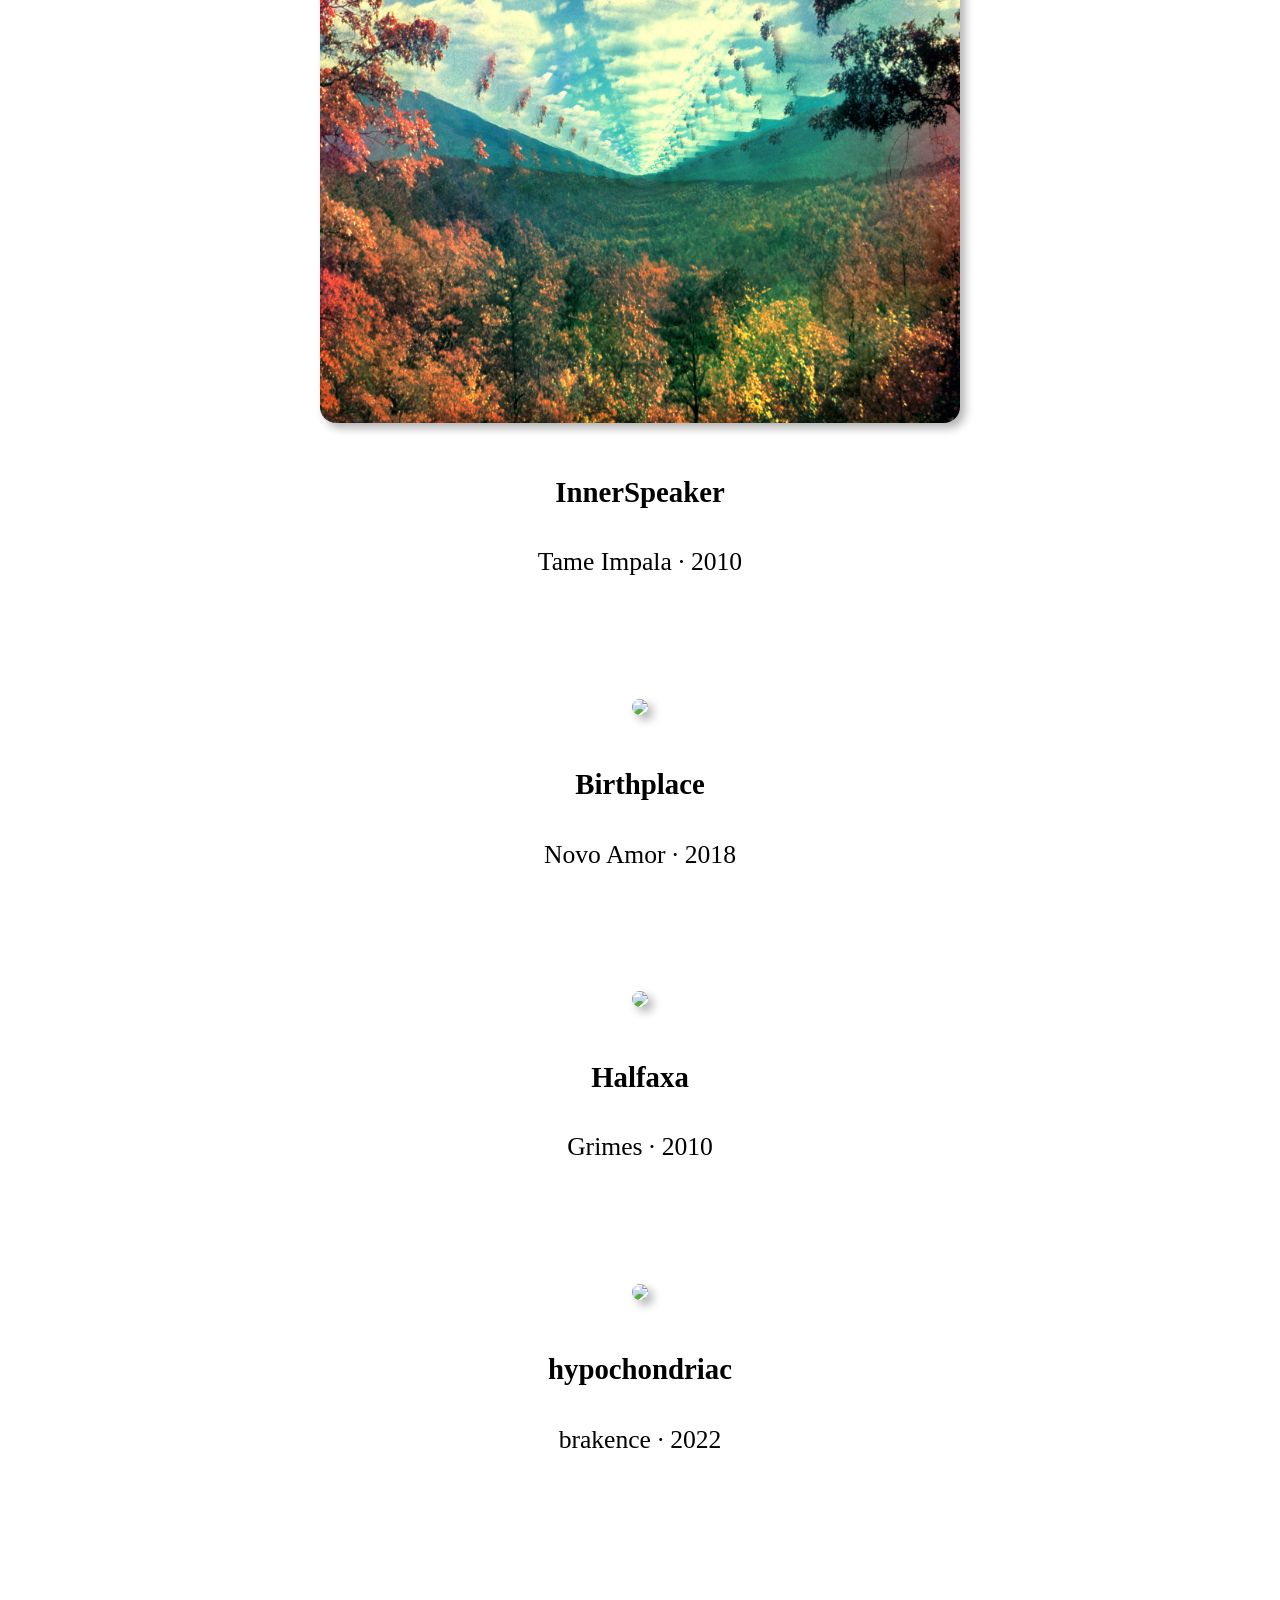
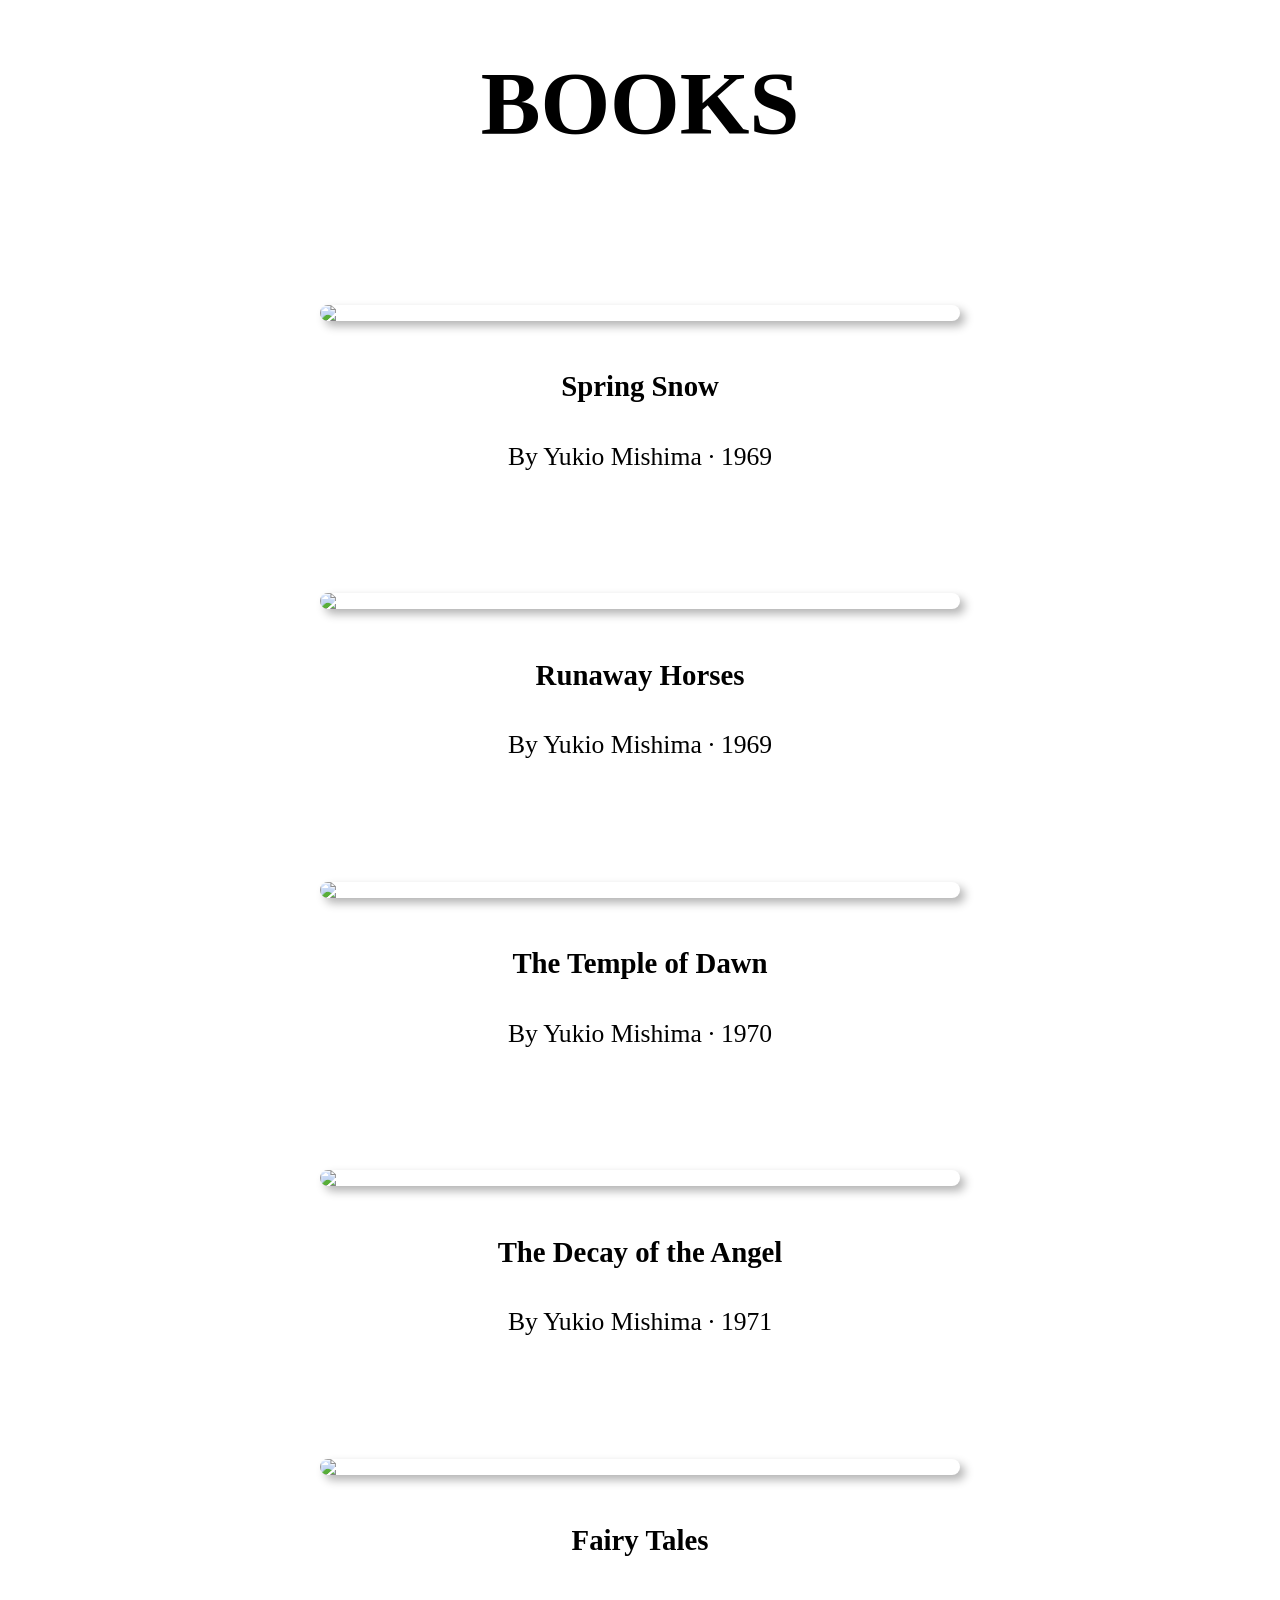
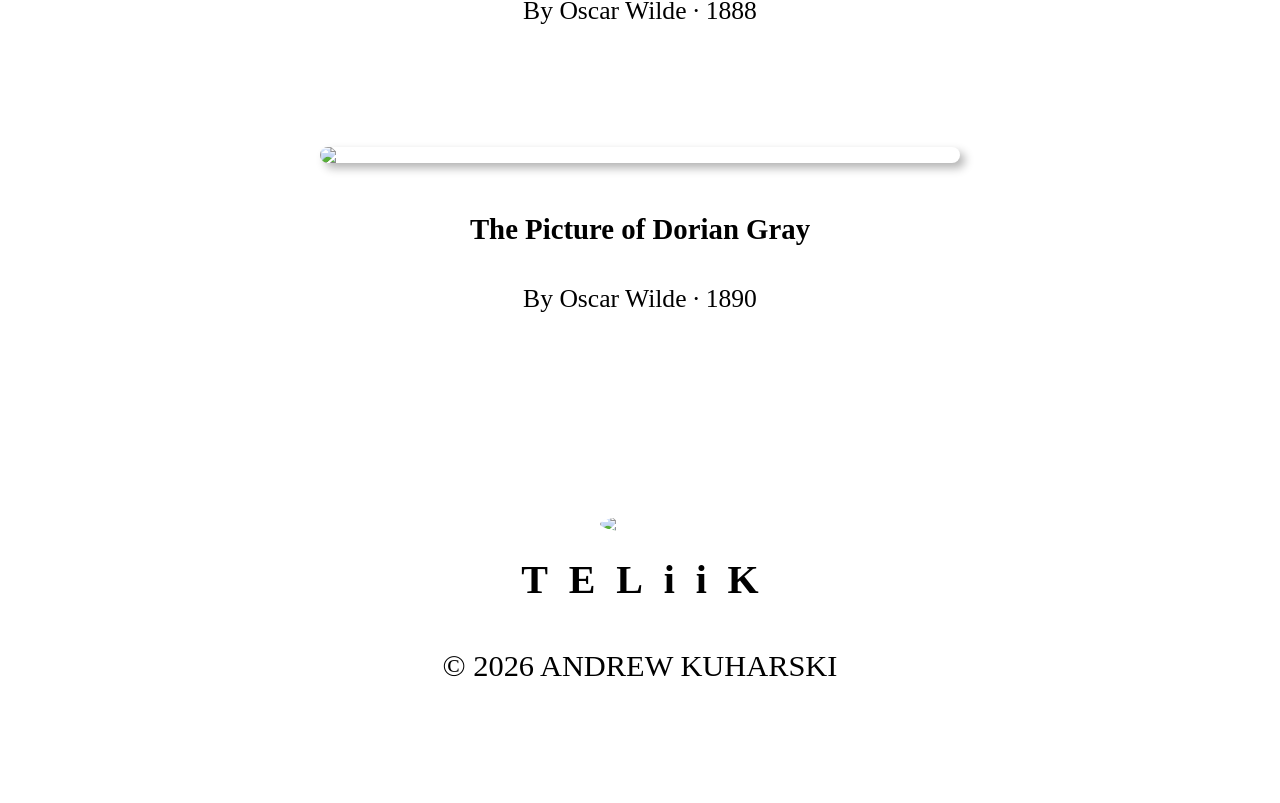
==== commit 66ac55ae: "housekeeping" ====
--- a/inspiration.html
+++ b/inspiration.html
@@ -36,10 +36,10 @@
       </a>
       <ul class="nav-list">
           <li class="nav-item">
-              <a href="./writing" class="nav-link">WRITING</a>
+            <a href="./music" class="nav-link">MUSIC</a>
           </li>
           <li class="nav-item">
-            <a href="./music" class="nav-link">MUSIC</a>
+              <a href="./writing" class="nav-link">WRITING</a>
           </li>
           <li class="nav-item">
               <a href="./inspiration" class="nav-link">INSPIRATION</a>
@@ -56,7 +56,7 @@
     <section>
       <div class="remark">
         <h1 class="remark-text">
-          SOME MUSIC
+          MUSIC
         </h1>
       </div>
       <div class="album-book-container">
@@ -180,7 +180,7 @@
                   align-items: center;
                   padding-bottom: clamp(4rem, 6vw, 18rem);">
         <h1 class="remark-text">
-        SOME BOOKS
+        BOOKS
         </h1>
       </div>
       <div class="album-book-container">
@@ -249,8 +249,8 @@
         <i class="fa-brands fa-instagram fa-fw" style="color: #000000; transition: 0.3s; font-size: 2.7rem;"></i>
       </a>
       <img class="two-footer" src="./images/22FA.png">
-      <a href="https://soundcloud.com/teliik">
-        <i class="fa-brands fa-soundcloud fa-fw" style="color: #000000; transition: 0.3s; font-size: 2.7rem;"></i>
+      <a href="https://open.spotify.com/artist/4HuOKZWRAAiEM58F3AivnS?si=sZNmsXobSdCxWiwDuWc8qQ">
+        <i class="fa-brands fa-spotify fa-fw" style="color: #000000; transition: 0.3s; font-size: 2.7rem;"></i>
       </a>
     </div>
     <div class="footer-name">
@@ -264,7 +264,7 @@
       </div>
     </div>
     <div class="copyright-notice">
-      <p>&#169; 2025 ANDREW KUHARSKI</p>
+      <p>&#169; 2026 ANDREW KUHARSKI</p>
     </div>
   </footer>
 </body>
--- a/styles/footer.css
+++ b/styles/footer.css
@@ -68,7 +68,7 @@
   transform: scale(1.25);
 }
 
-.footer-icons .fa-soundcloud:hover {
+.footer-icons .fa-spotify:hover {
   transform: scale(1.25);
 }
 
--- a/styles/inspiration.css
+++ b/styles/inspiration.css
@@ -1,5 +1,5 @@
 .remark {
-  padding-top: clamp(4rem, 6vw, 18rem);
+  padding-top: clamp(10rem, 10vw, 16rem);
   padding-bottom: clamp(4rem, 6vw, 18rem);
   padding-left: 5rem;
   padding-right: 5rem;
@@ -12,8 +12,8 @@
 }
 
 .remark-text {
-  font-size: clamp(4rem,6vw,8rem);
-
+  font-size: clamp(4rem,7vw,9rem);
+  text-align: center;
 }
 
 .inspo-intro {
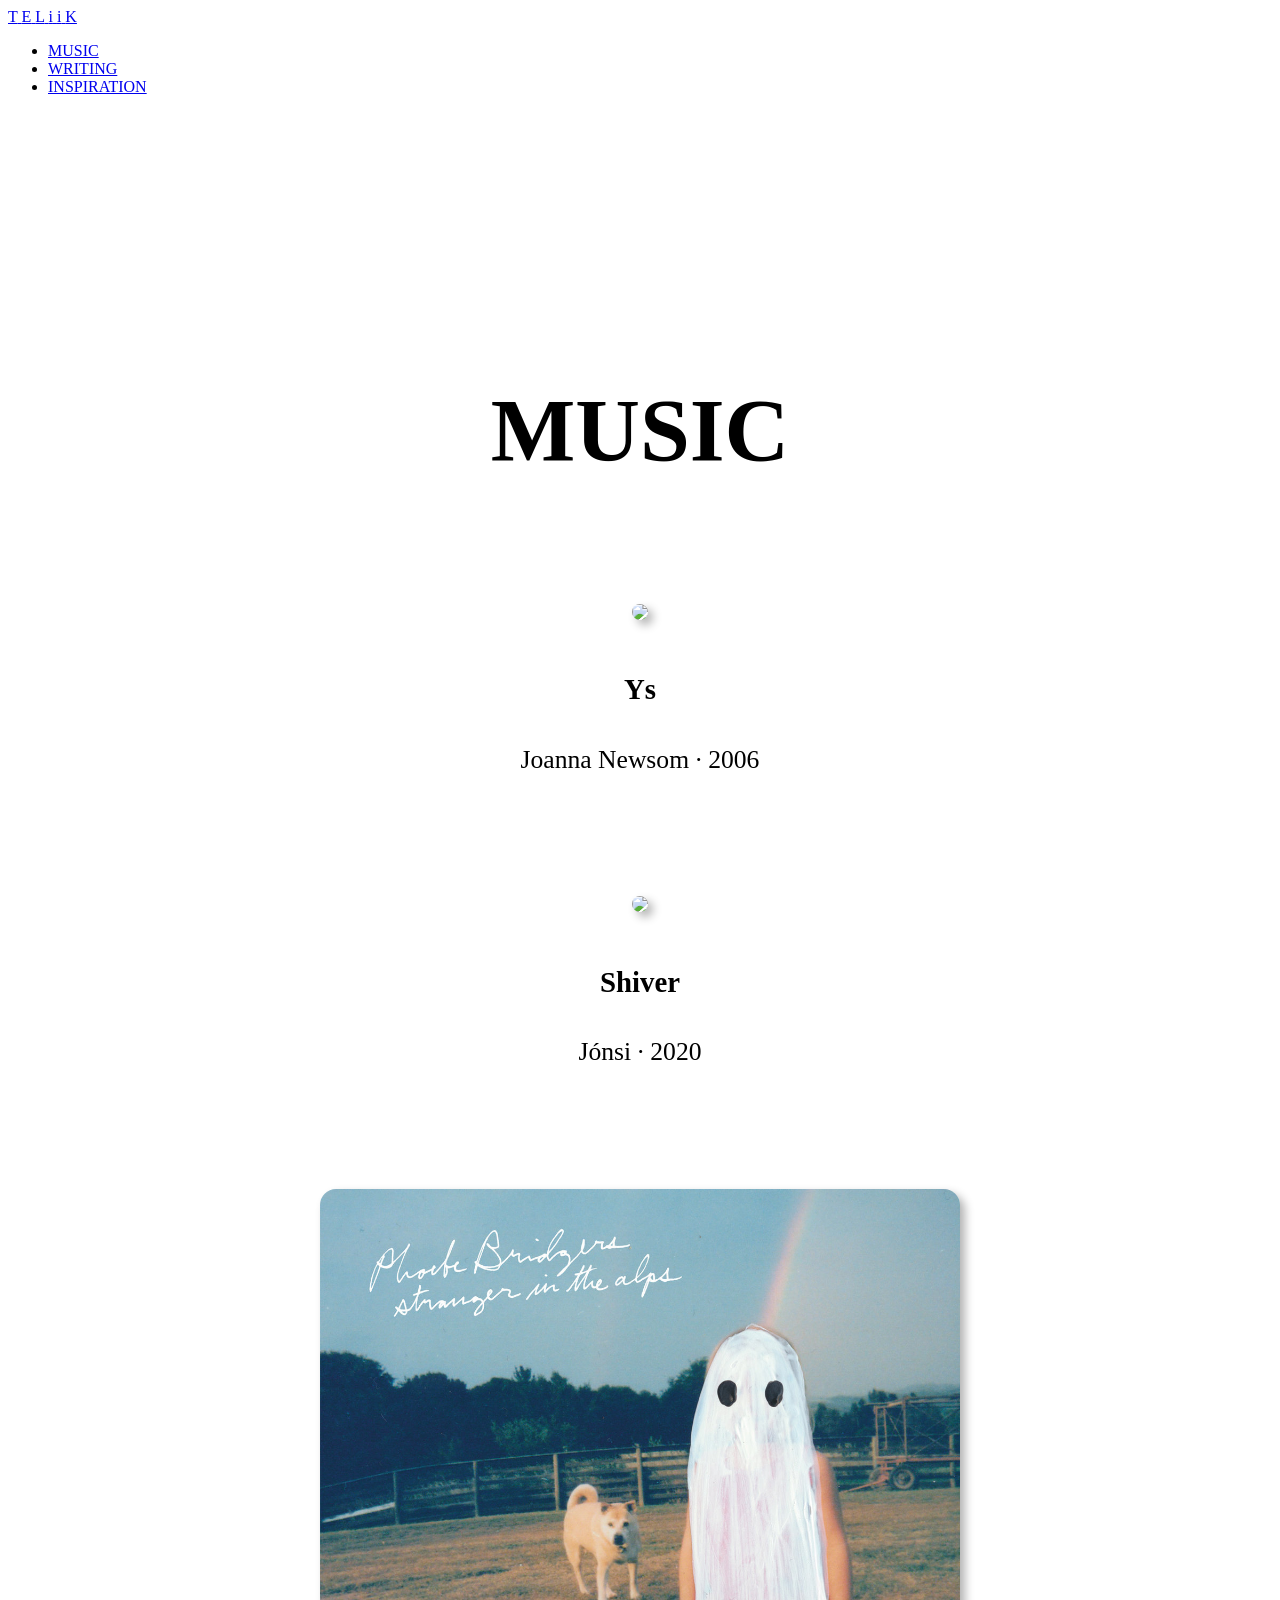
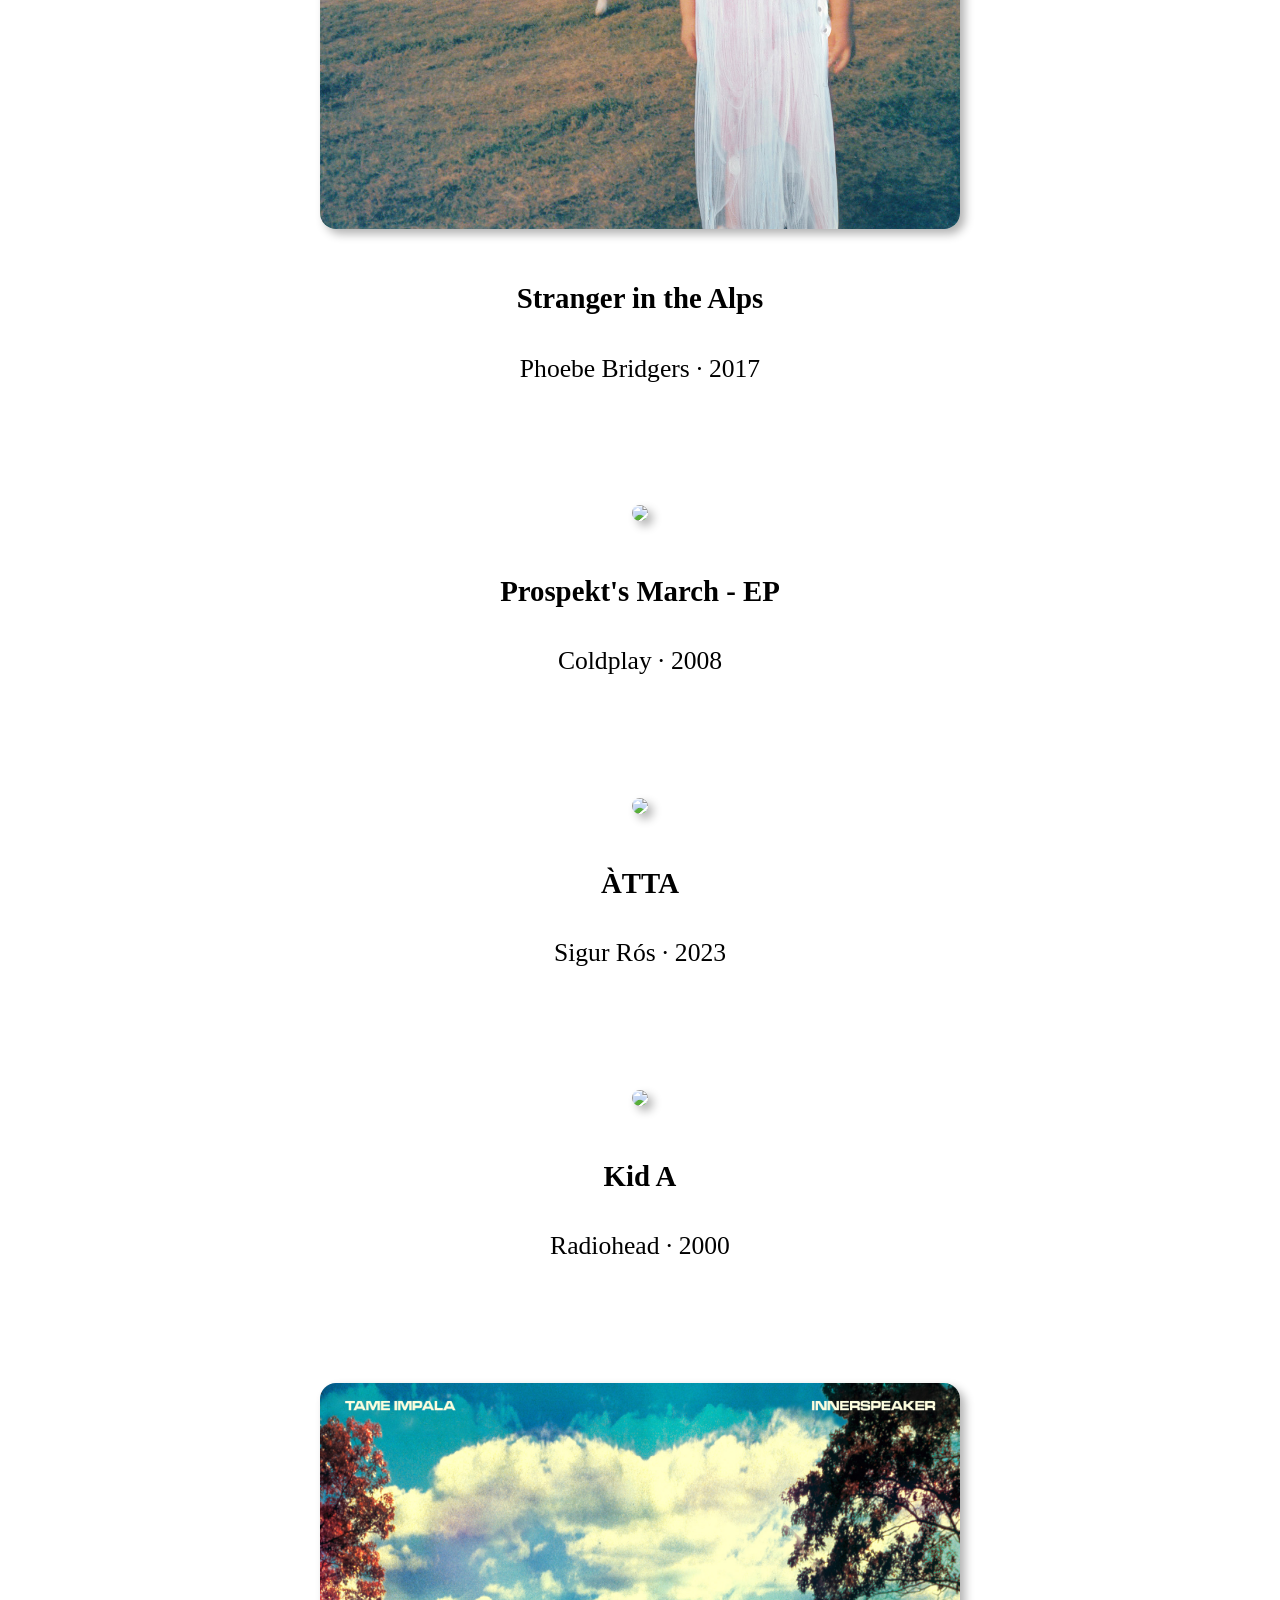
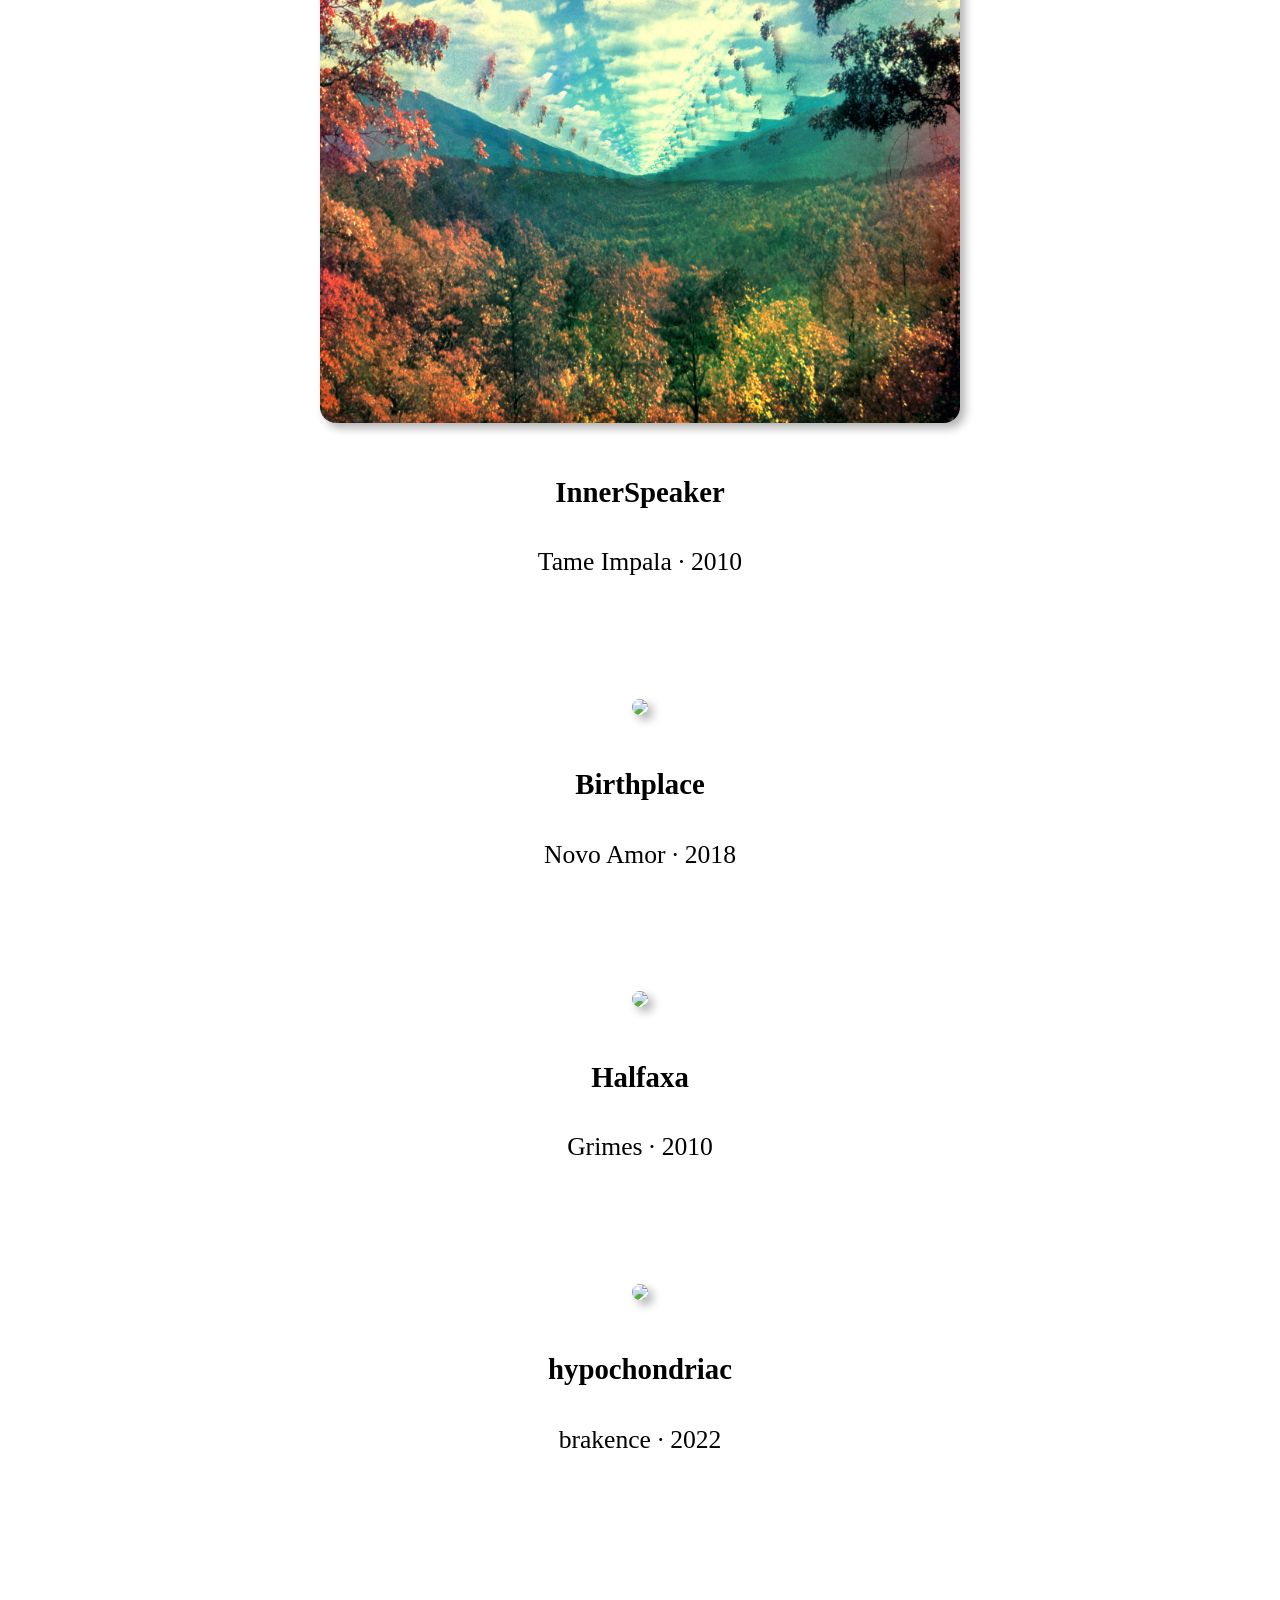
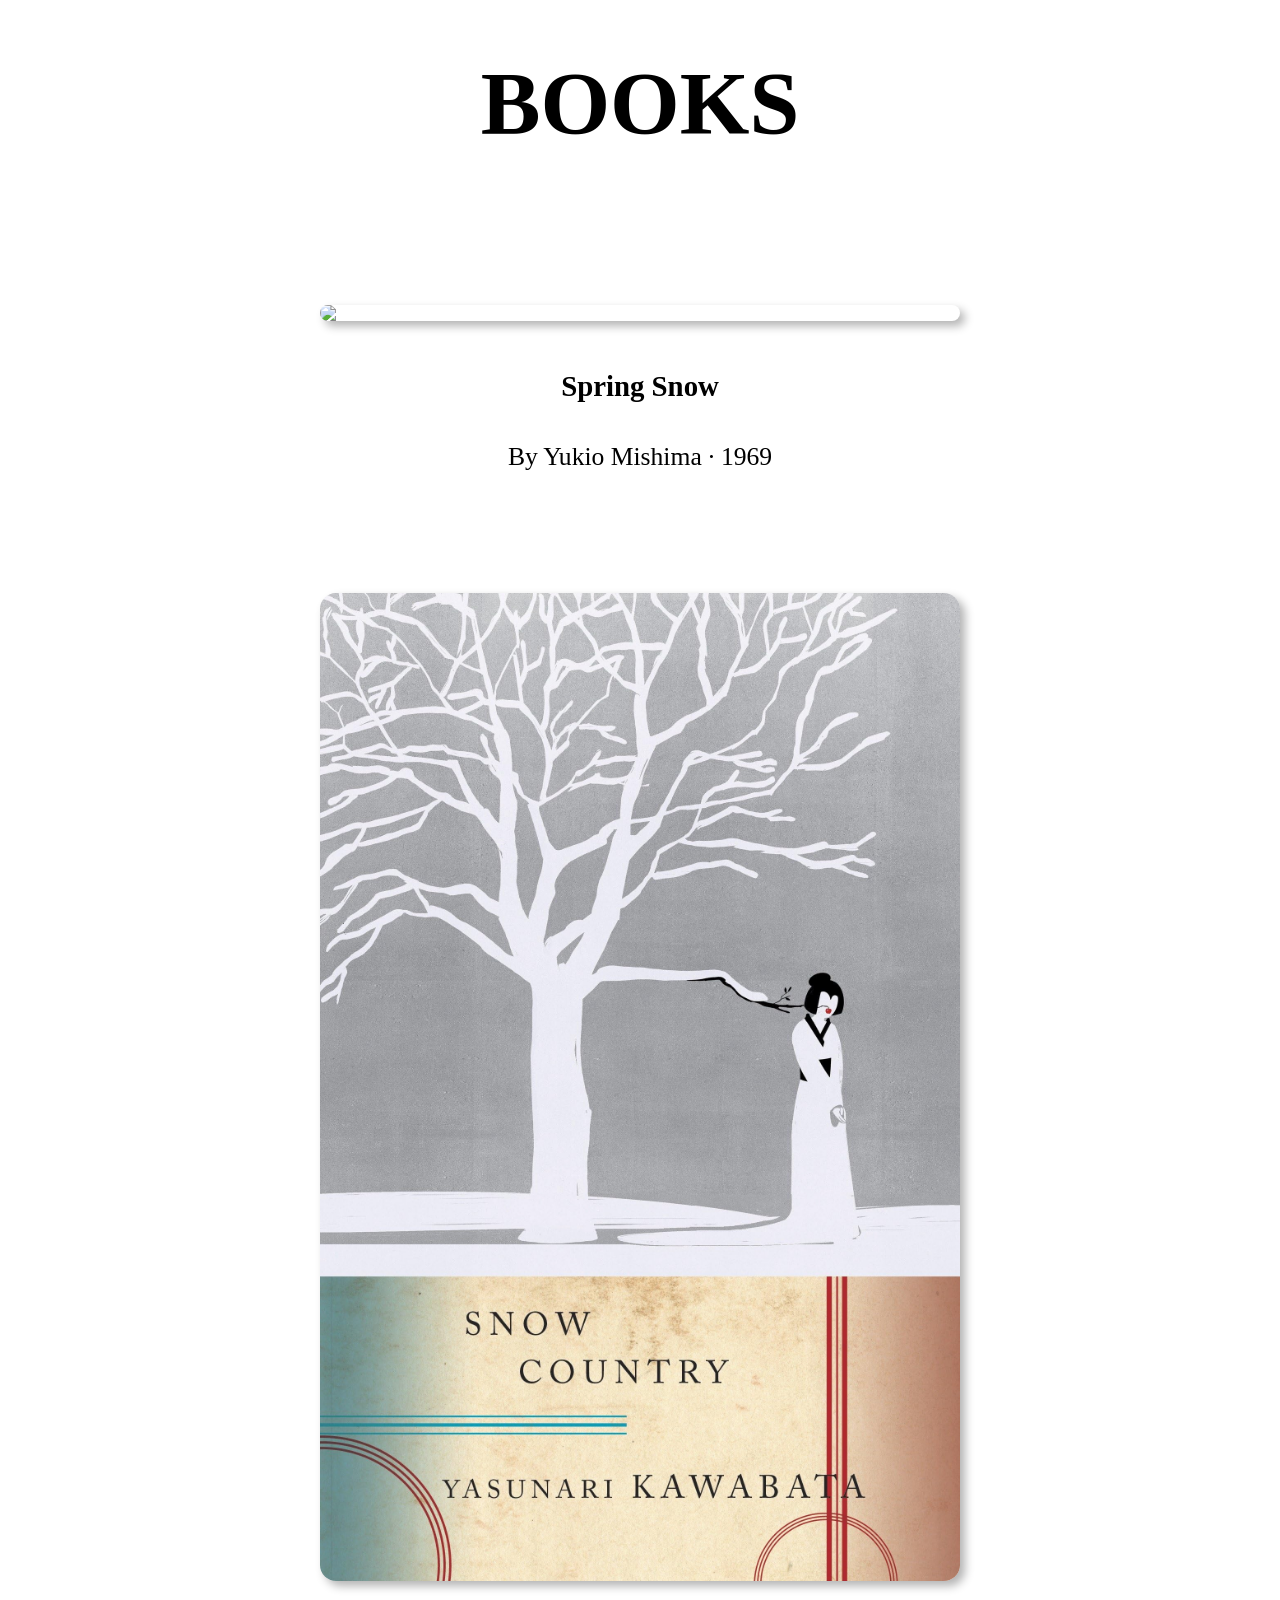
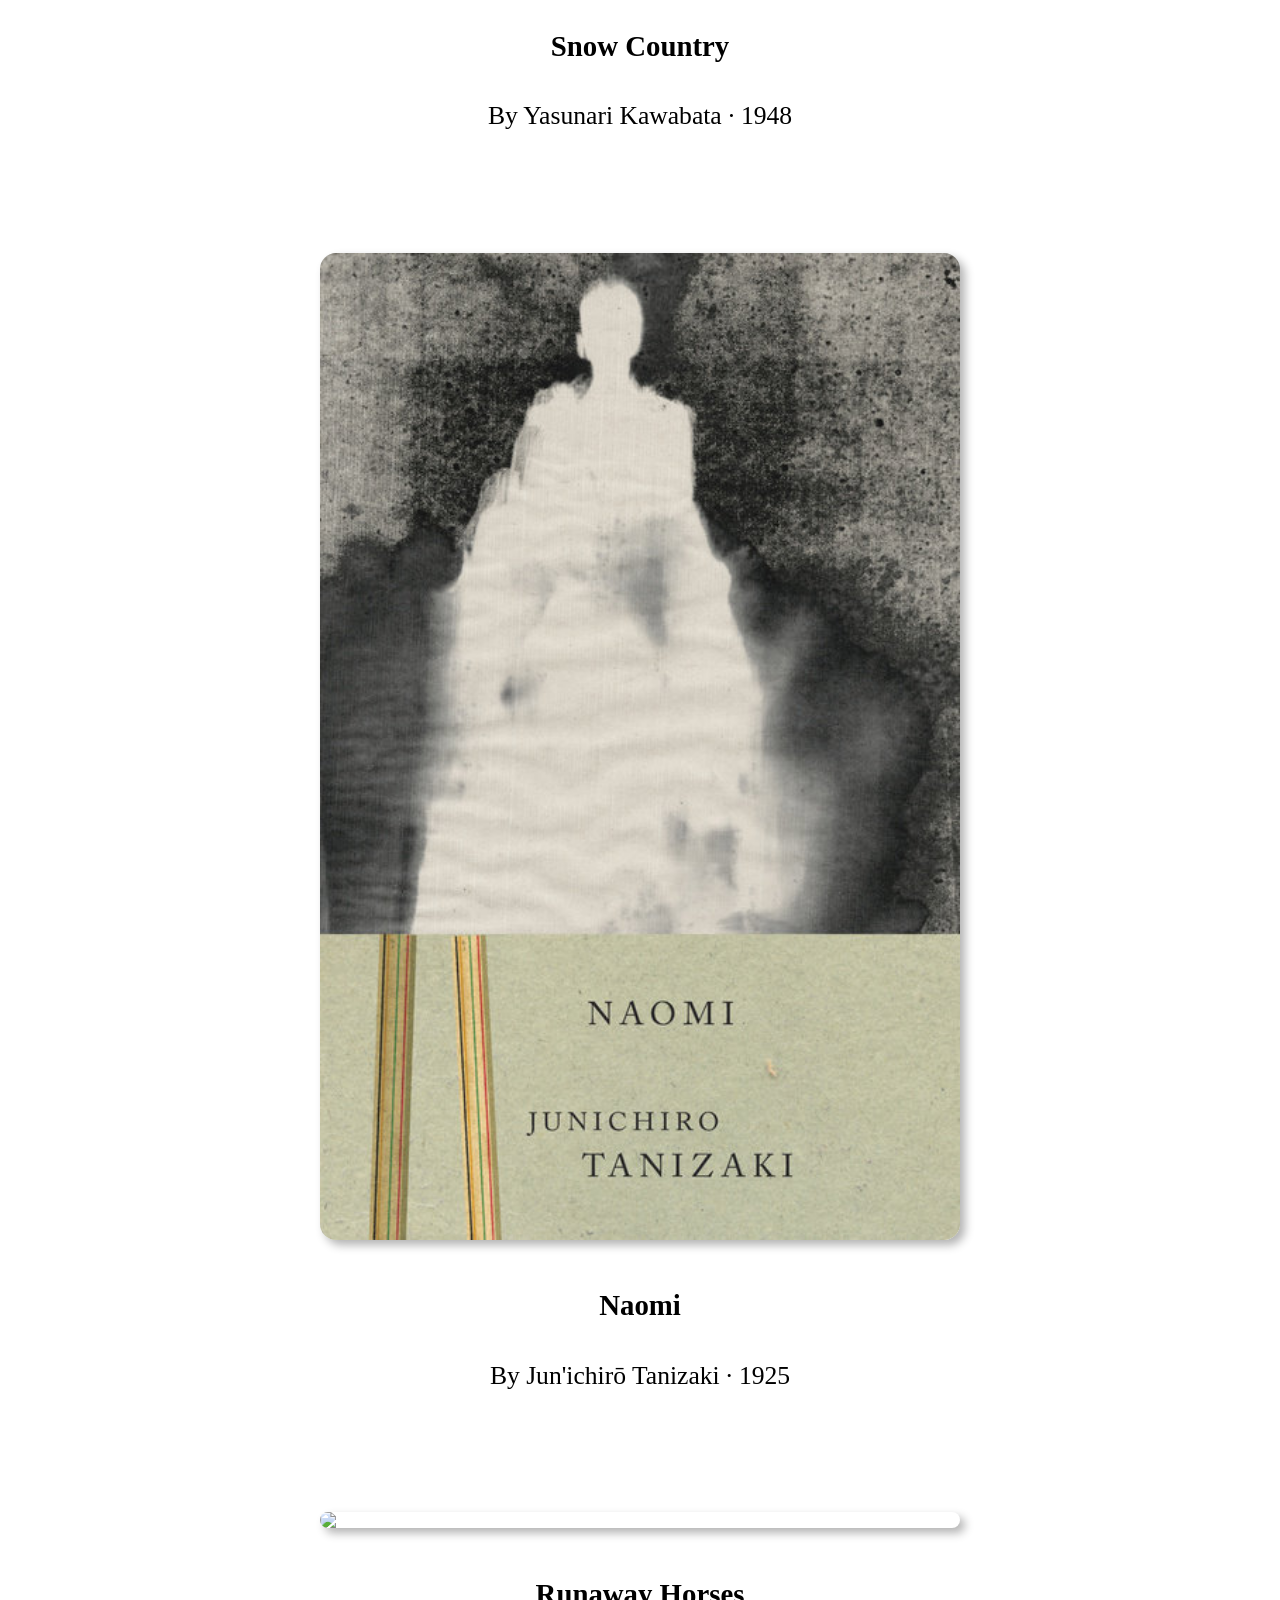
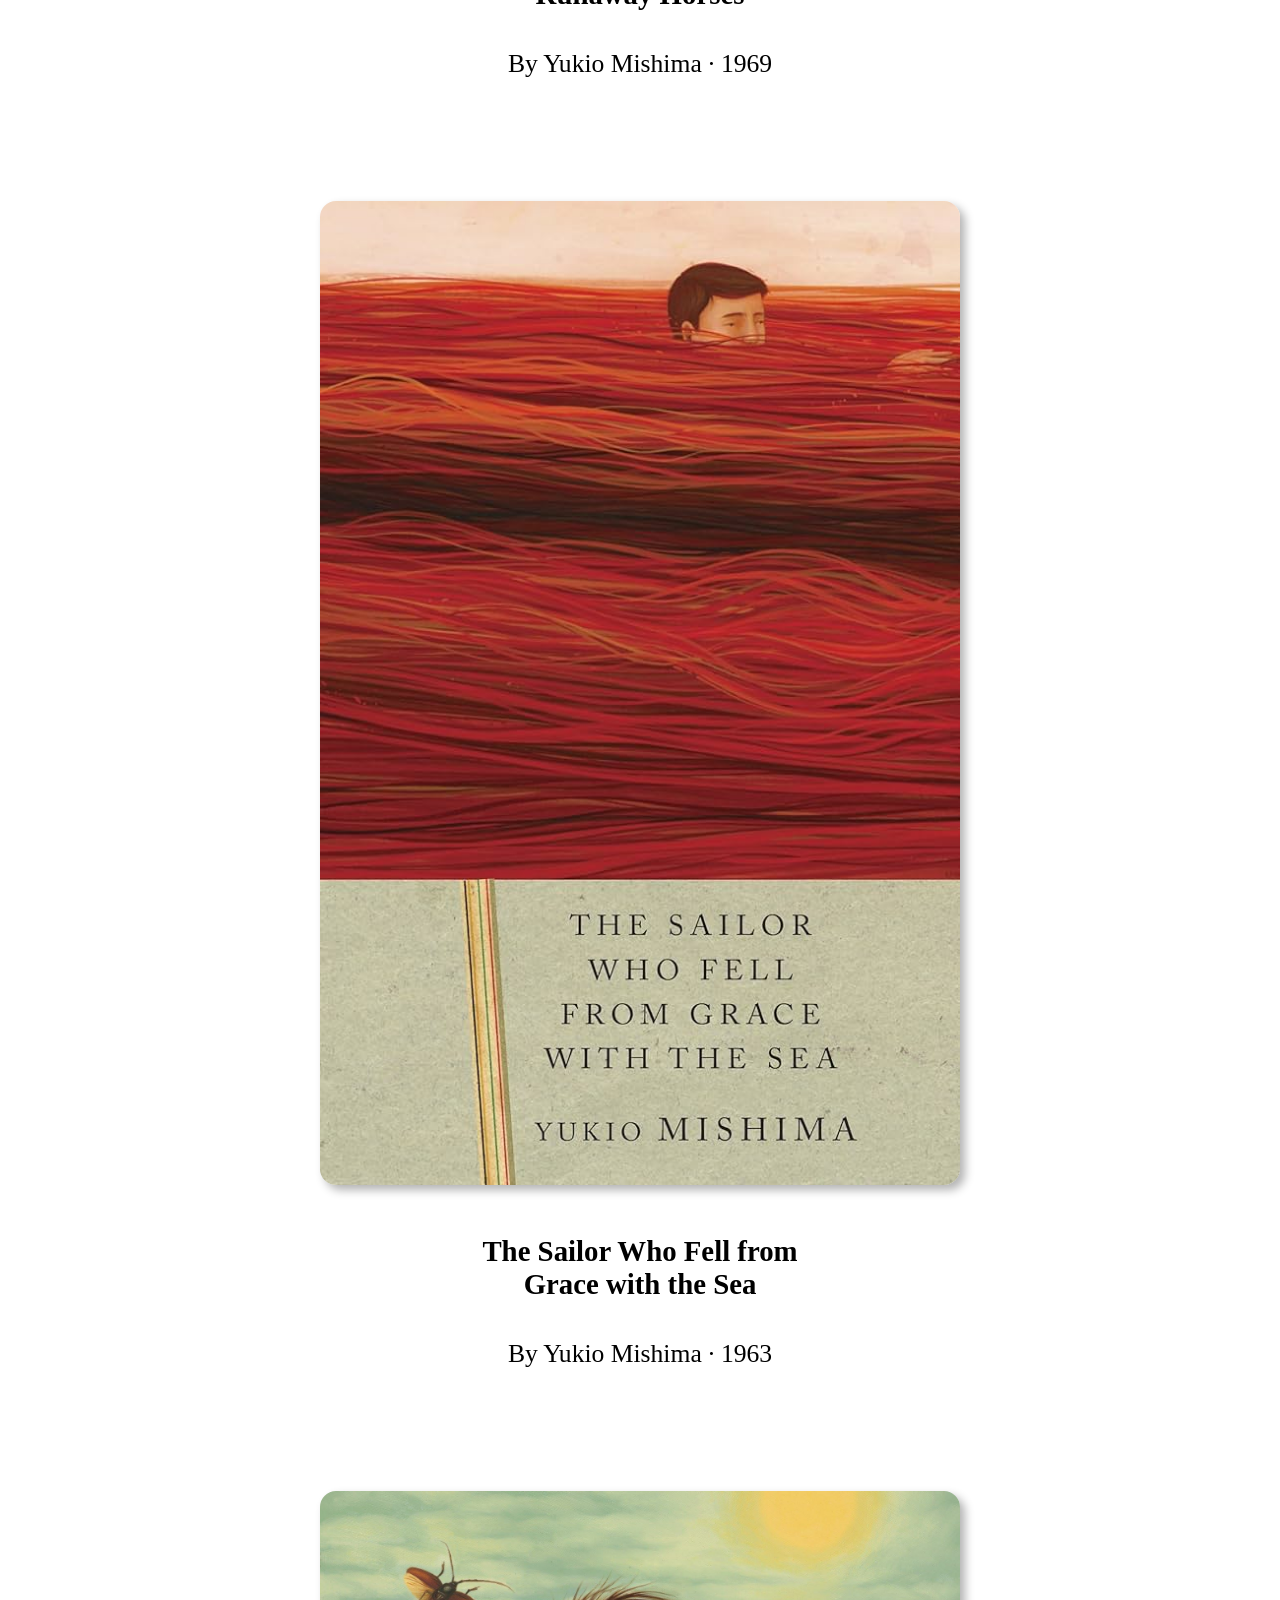
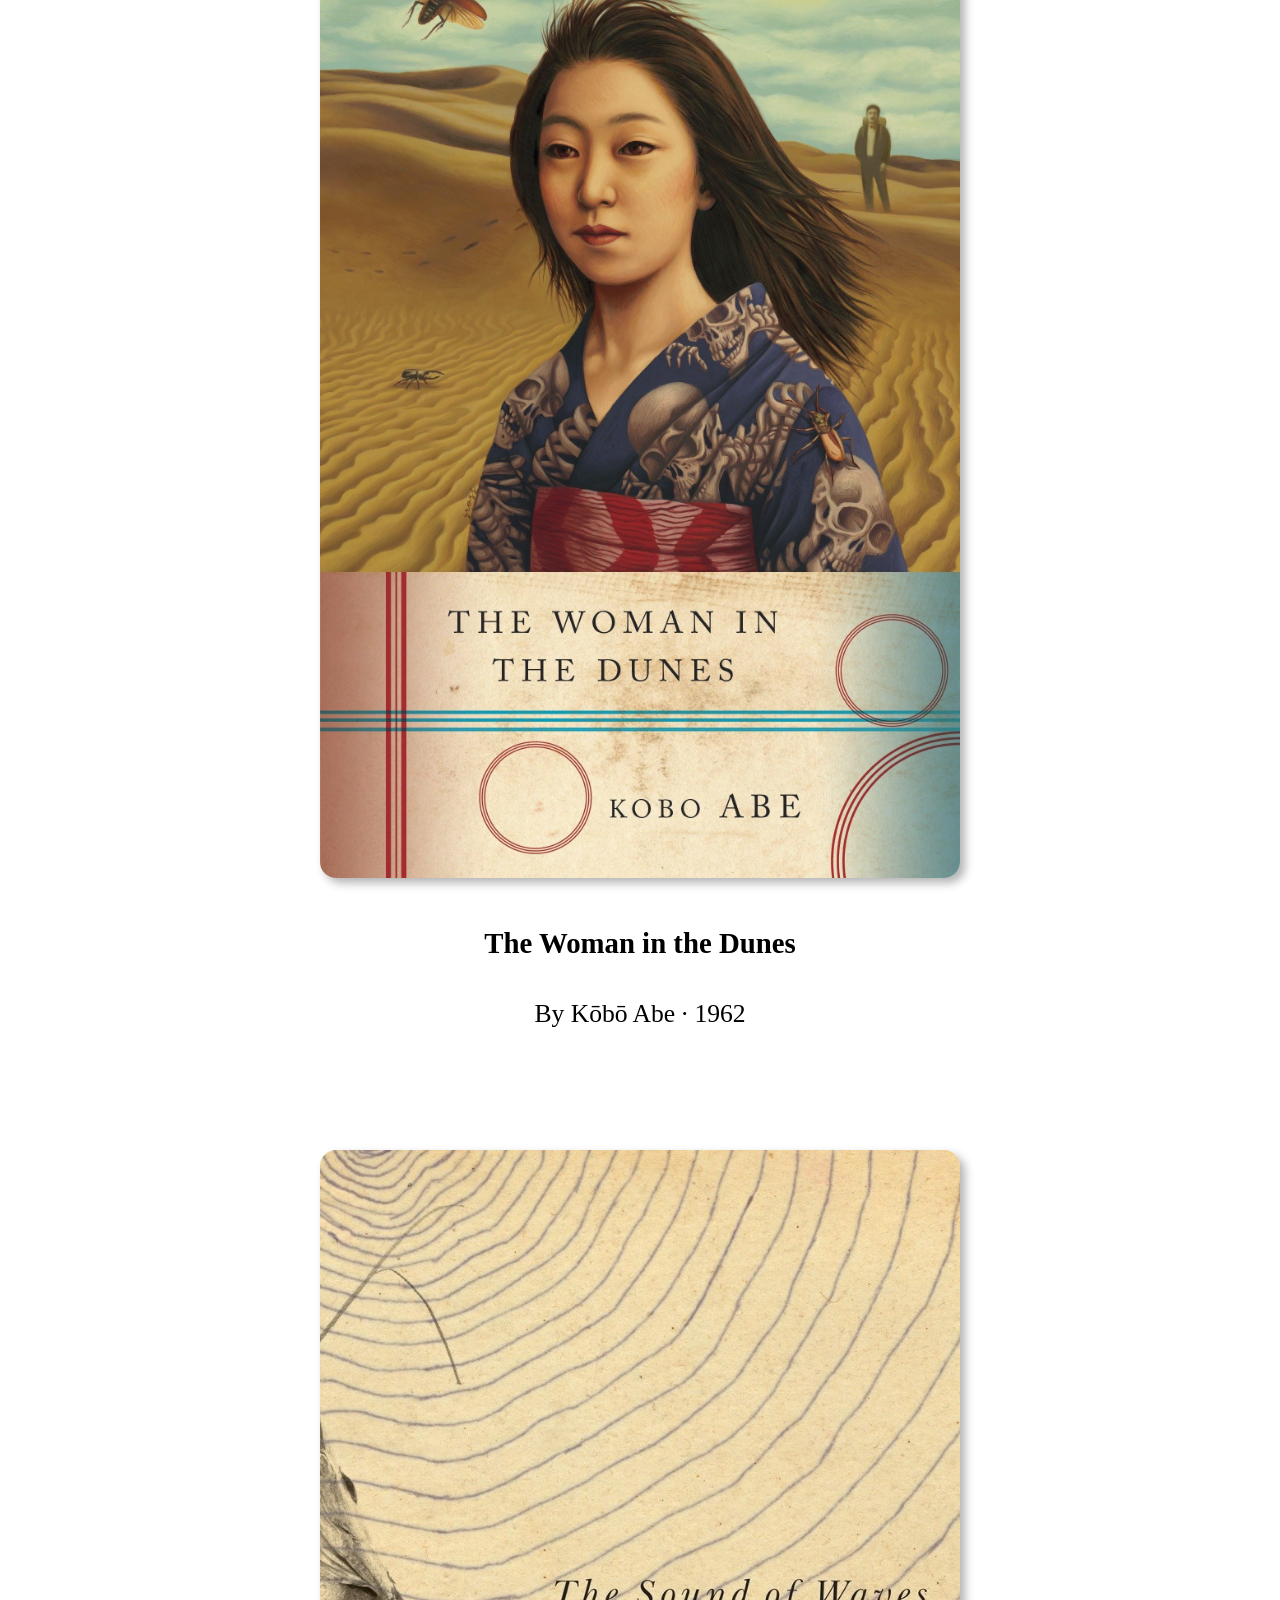
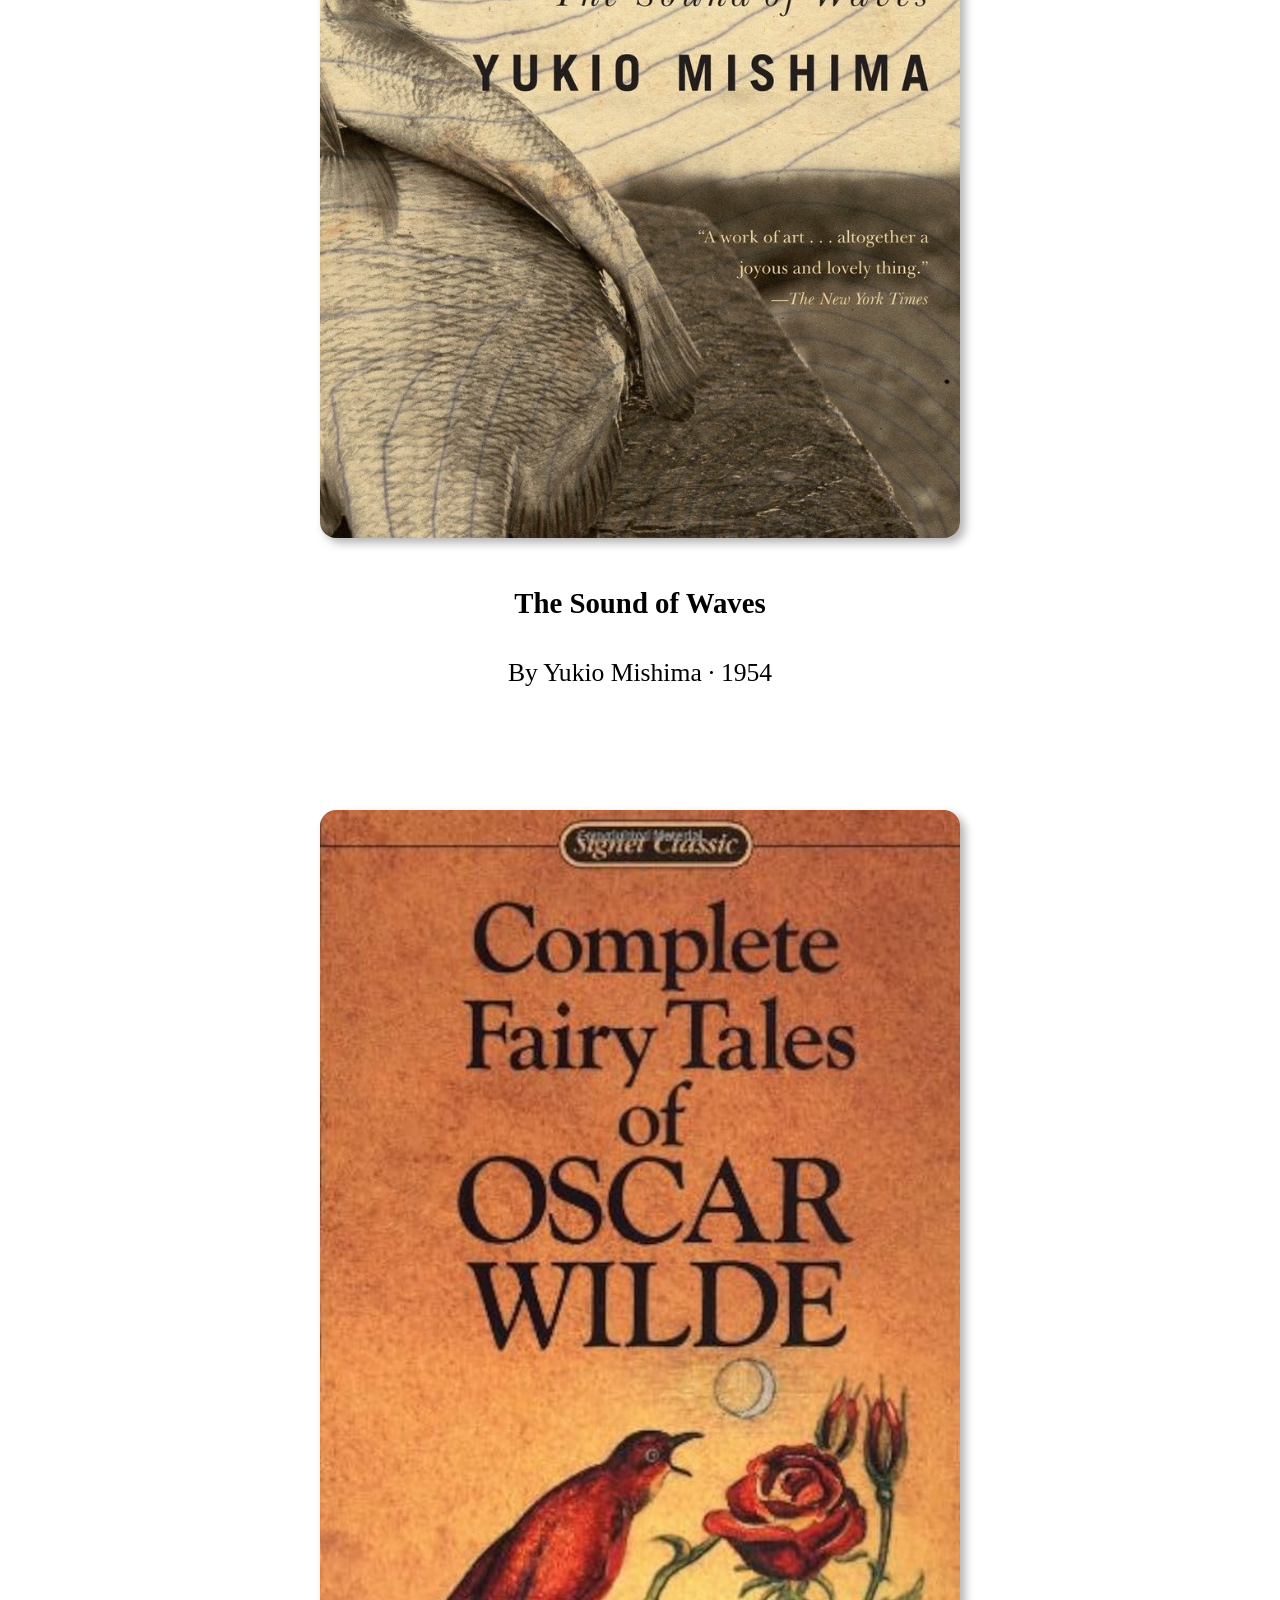
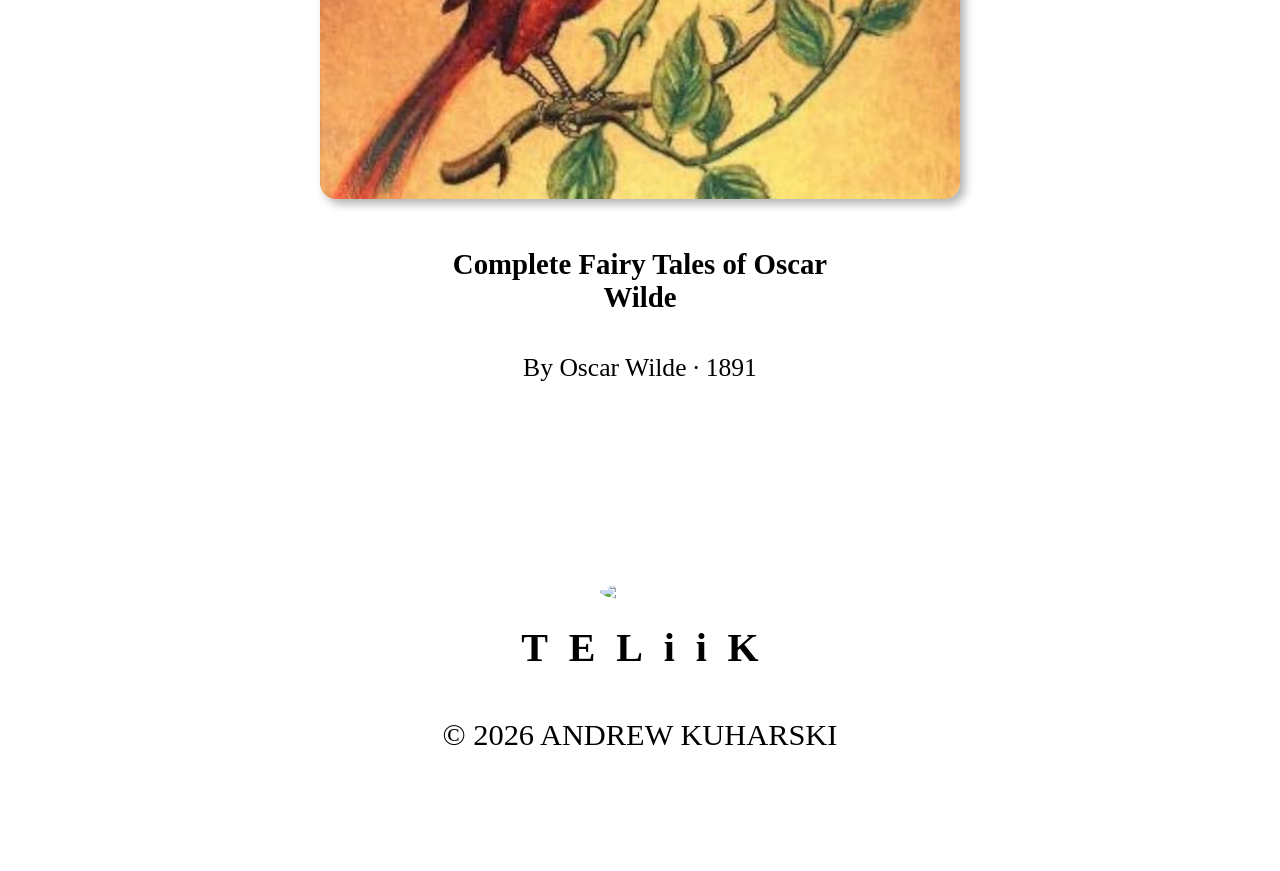
==== commit fefd3e73: "added new books" ====
--- a/inspiration.html
+++ b/inspiration.html
@@ -195,6 +195,24 @@
             </p>
           </div>
           <div class="album-book-card">
+              <img class="album-book-pic" src="./album-book-images/snowcountry.png">
+            <h2>
+              Snow Country
+            </h2>
+            <p>
+              By Yasunari Kawabata &#183; 1948
+            </p>
+          </div>
+          <div class="album-book-card">
+              <img class="album-book-pic" src="./album-book-images/naomi.png">
+            <h2>
+              Naomi
+            </h2>
+            <p>
+              By Jun'ichirō Tanizaki &#183; 1925
+            </p>
+          </div>
+          <div class="album-book-card">
               <img class="album-book-pic" src="./album-book-images/runaway-horses.jpg">
             <h2>
               Runaway Horses
@@ -204,41 +222,41 @@
             </p>
           </div>
           <div class="album-book-card">
-              <img class="album-book-pic" src="./album-book-images/ttod.jpg">
-            <h2>
-              The Temple of Dawn
-            </h2>
-            <p>
-              By Yukio Mishima &#183; 1970
-            </p>
-          </div>
-          <div class="album-book-card">
-              <img class="album-book-pic" src="./album-book-images/tdota.jpg">
-            <h2>
-              The Decay of the Angel
-            </h2>
-            <p>
-              By Yukio Mishima &#183; 1971
-            </p>
-          </div>
-          <div class="album-book-card">
-            <img class="album-book-pic" src="./album-book-images/complete-fairy-tales.jpg">
-          <h2>
-            Fairy Tales
-          </h2>
-          <p>
-            By Oscar Wilde &#183; 1888
-          </p>
-        </div>
-        <div class="album-book-card">
-          <img class="album-book-pic" src="./album-book-images/dorian-gray.jpg">
-        <h2>
-          The Picture of Dorian Gray
-        </h2>
-        <p>
-          By Oscar Wilde &#183; 1890
-        </p>
-      </div>
+              <img class="album-book-pic" src="./album-book-images/tswffgwts.png">
+            <h2>
+              The Sailor Who Fell from Grace with the Sea
+            </h2>
+            <p>
+              By Yukio Mishima &#183; 1963
+            </p>
+          </div>
+          <div class="album-book-card">
+              <img class="album-book-pic" src="./album-book-images/womanindunes.png">
+            <h2>
+              The Woman in the Dunes
+            </h2>
+            <p>
+              By Kōbō Abe &#183; 1962
+            </p>
+          </div>
+          <div class="album-book-card">
+              <img class="album-book-pic" src="./album-book-images/soundofwaves.png">
+            <h2>
+              The Sound of Waves
+            </h2>
+            <p>
+              By Yukio Mishima &#183; 1954
+            </p>
+          </div>
+          <div class="album-book-card">
+              <img class="album-book-pic" src="./album-book-images/completefairytales.jpg">
+            <h2>
+              Complete Fairy Tales of Oscar Wilde
+            </h2>
+            <p>
+              By Oscar Wilde &#183; 1891
+            </p>
+          </div>
         </div>
       </div>
     </section>
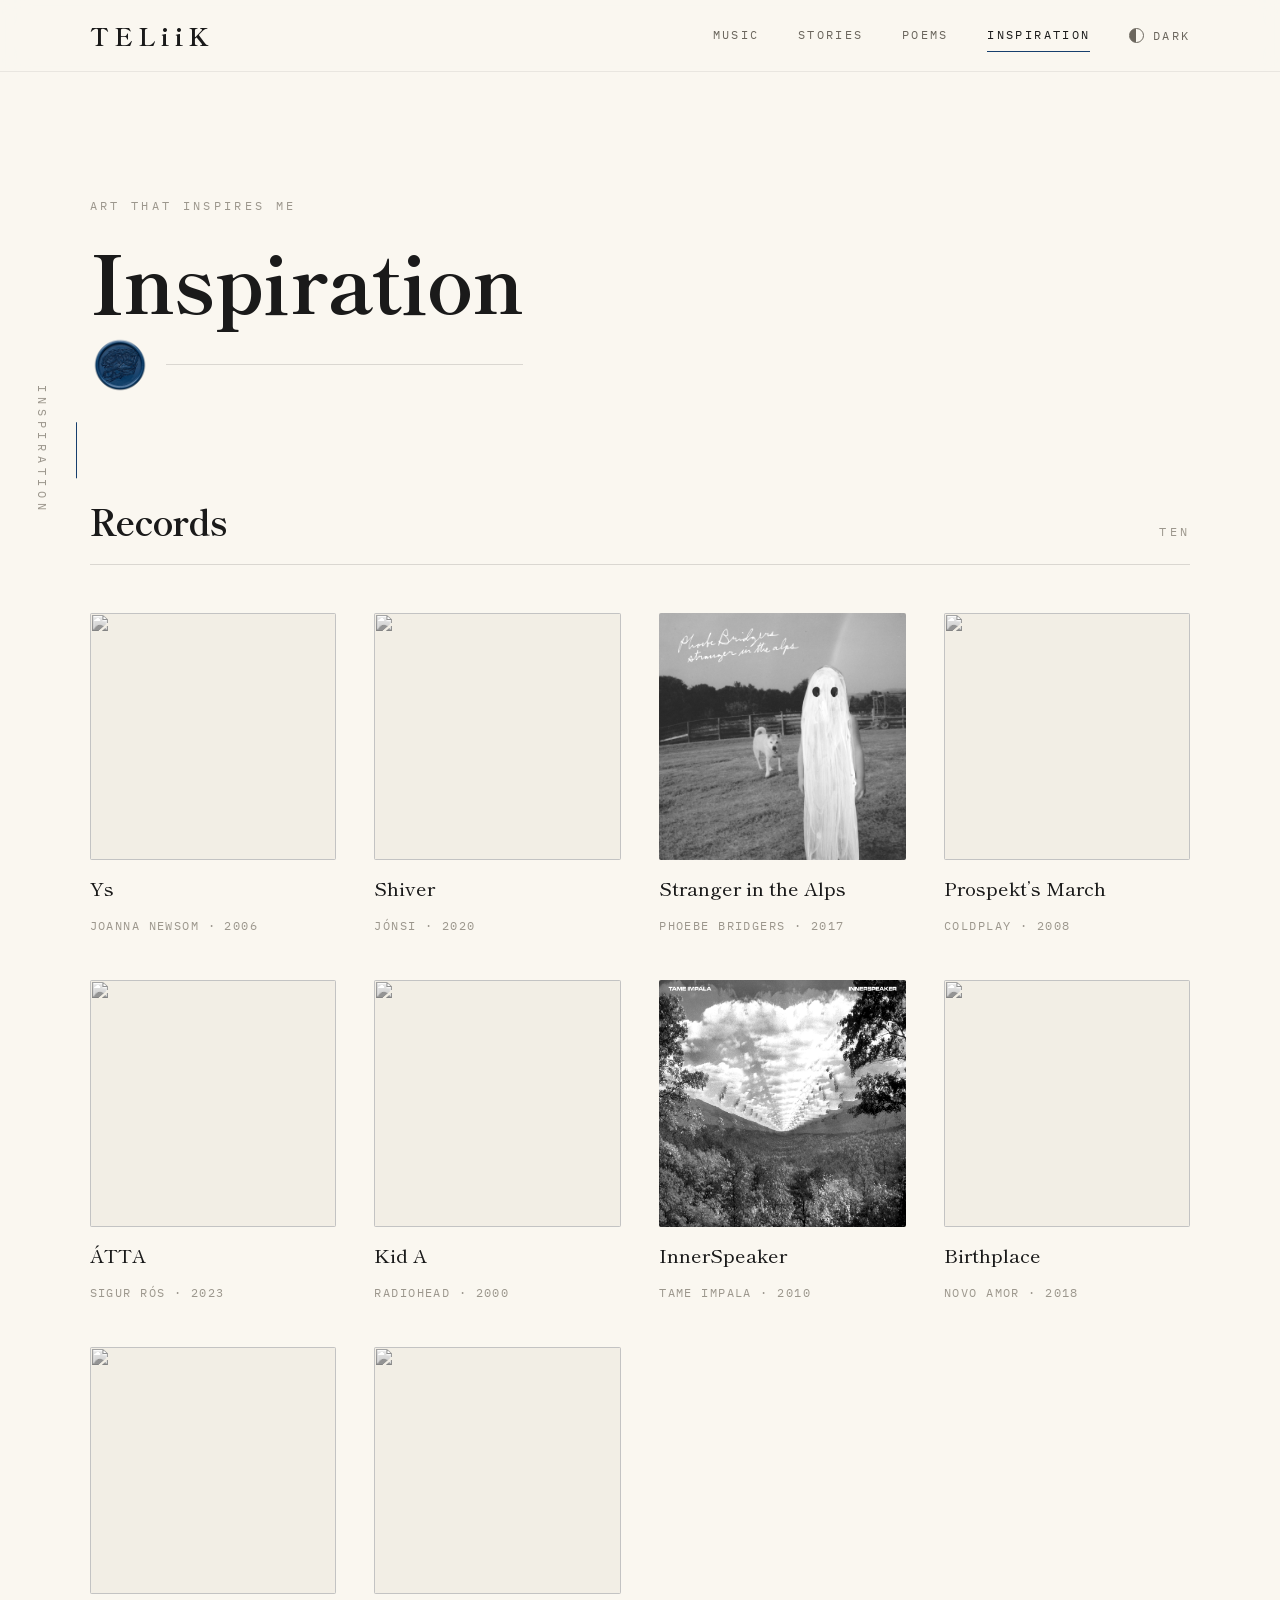
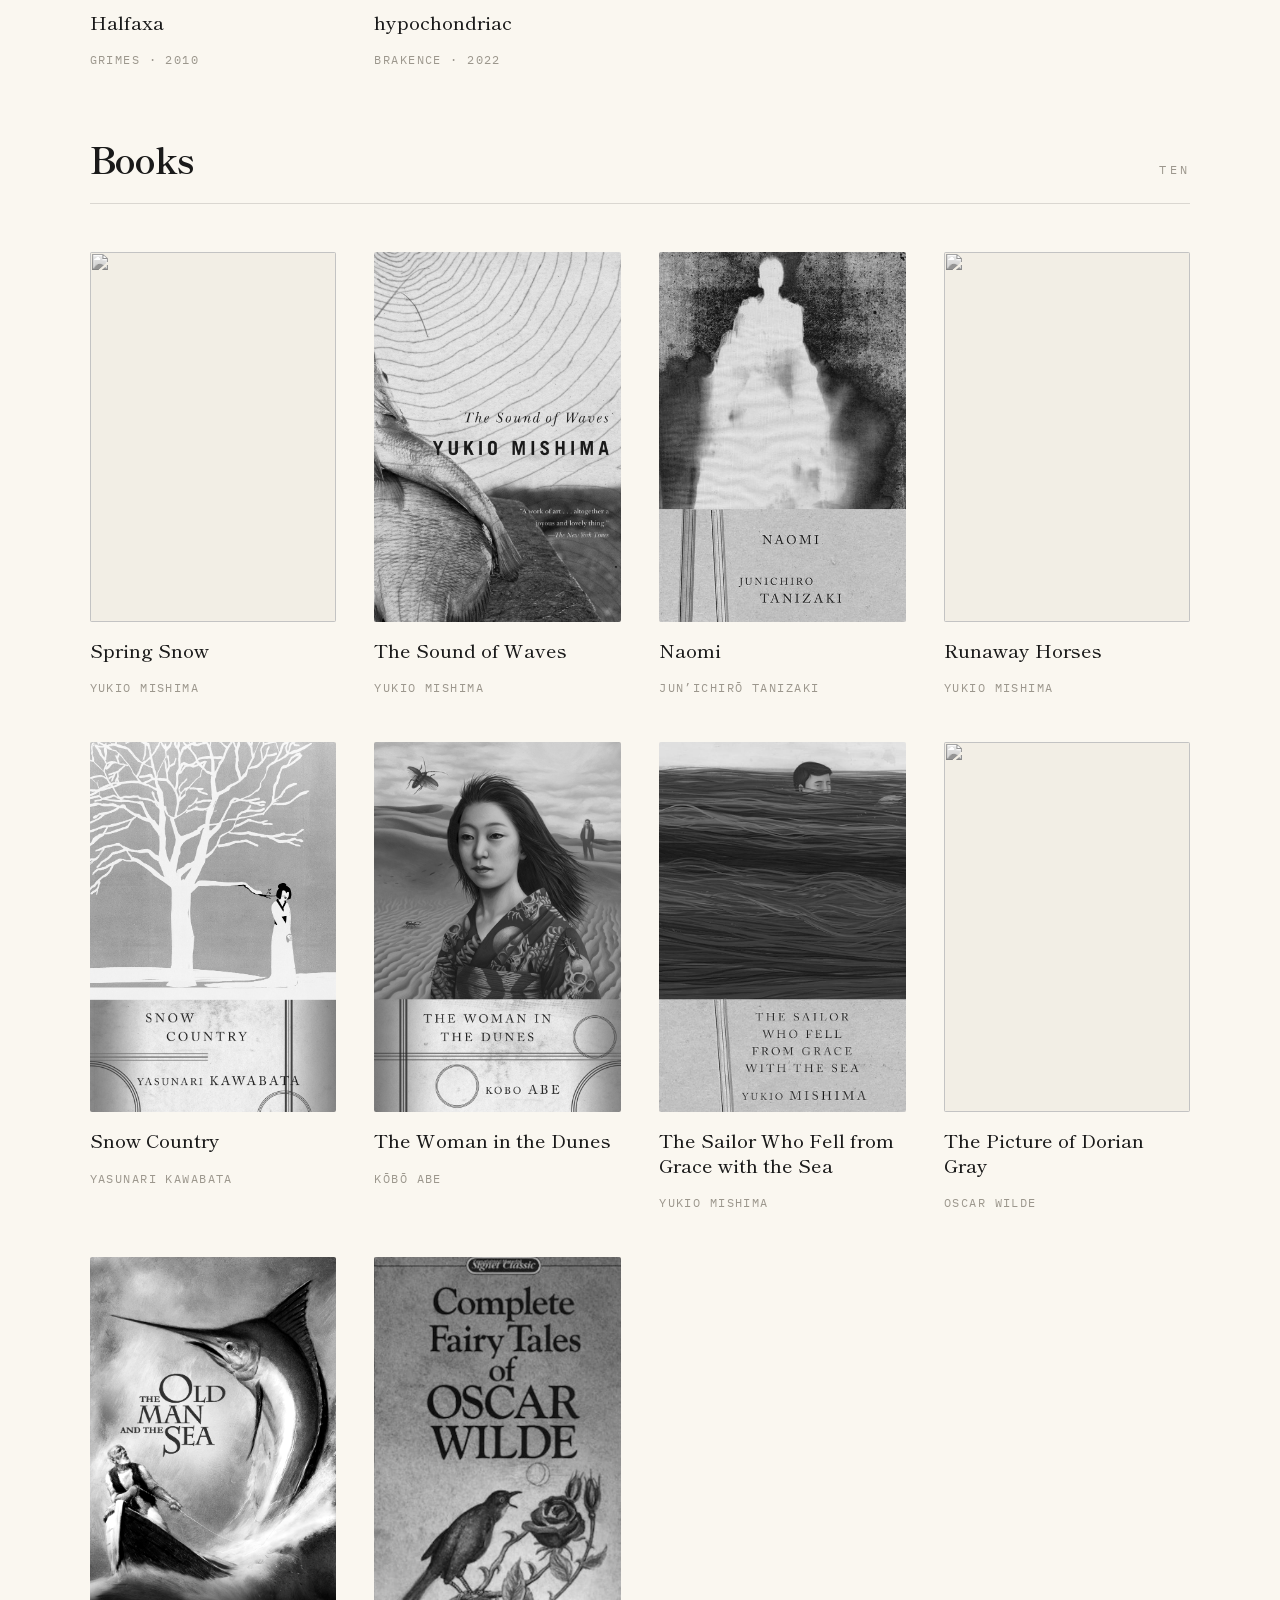
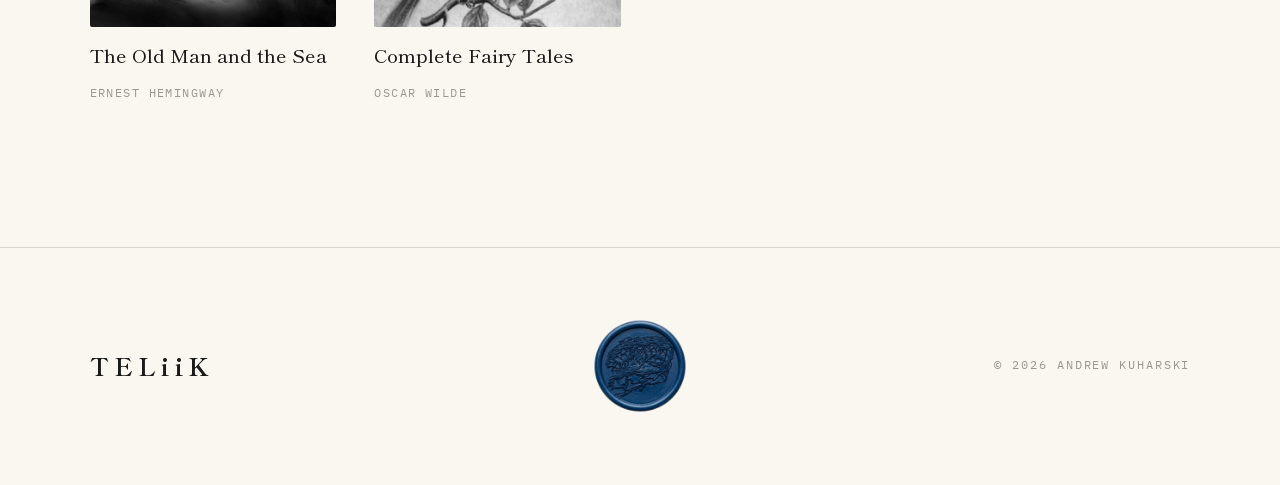
==== commit 494c2279: "website overhaul + new content" ====
--- a/inspiration.html
+++ b/inspiration.html
@@ -1,289 +1,197 @@
-<!DOCTYPE html>
-<html lang="en">
-<head>
-  <meta charset="UTF-8">
-  <meta name="viewport" content="width=device-width, initial-scale=1.0">
-  <title>Inspiration</title>
-  <link rel="apple-touch-icon" sizes="180x180" href="/images/apple-touch-icon.png">
-  <link rel="icon" type="image/png" sizes="32x32" href="/images/favicon-32x32.png">
-  <link rel="icon" type="image/png" sizes="16x16" href="/images/favicon-16x16.png">
-  <link rel="manifest" href="/images/site.webmanifest">
-  <link rel="mask-icon" href="/images/safari-pinned-tab.svg" color="#000000">
-  <link rel="shortcut icon" href="/images/favicon.ico">
-  <meta name="msapplication-TileColor" content="#2b5797">
-  <meta name="msapplication-config" content="/images/browserconfig.xml">
-  <meta name="theme-color" content="#ffffff">
-  <script src="https://ajax.googleapis.com/ajax/libs/jquery/3.6.4/jquery.min.js" defer></script>
-  <script src="scripts/header.js" defer></script>
-  <script src="scripts/footer.js" defer></script>
-  <script src="https://kit.fontawesome.com/6708aff63b.js" crossorigin="anonymous" defer></script>
-  <link rel="stylesheet" href="styles/header.css">
-  <link rel="stylesheet" href="styles/footer.css">
-  <link rel="stylesheet" href="styles/inspiration.css">
-</head>
-<body>
-  <header class="header">
-    <nav class="navbar">
-      <a href="./" class="nav-logo">
-        <div class="title">
-          <span style="--i:1">T</span>
-          <span style="--i:2">E</span>
-          <span style="--i:3">L</span>
-          <span style="--i:4">i</span>
-          <span style="--i:5">i</span>
-          <span style="--i:6">K</span> 
-        </div>    
-      </a>
-      <ul class="nav-list">
-          <li class="nav-item">
-            <a href="./music" class="nav-link">MUSIC</a>
-          </li>
-          <li class="nav-item">
-              <a href="./writing" class="nav-link">WRITING</a>
-          </li>
-          <li class="nav-item">
-              <a href="./inspiration" class="nav-link">INSPIRATION</a>
-          </li>
-      </ul>
-      <div class="hamburger">
-          <span class="bar"></span>
-          <span class="bar"></span>
-          <span class="bar"></span>
-      </div>
-    </nav>
-  </header>
-  <main style="flex-grow: 1;">
-    <section>
-      <div class="remark">
-        <h1 class="remark-text">
-          MUSIC
-        </h1>
-      </div>
-      <div class="album-book-container">
-        <div class="album-book-grid">
-          <div class="album-book-card">
-            <a  href="https://music.apple.com/us/album/ys/204051949" target="_blank" rel="noreferrer">
-              <img class="album-book-pic" src="./album-book-images/ys.webp">
-            </a>
-            <h2>
-              Ys
-            </h2>
-            <p>
-              Joanna Newsom &#183; 2006
-            </p>
-          </div>
-          <div class="album-book-card">
-            <a  href="https://music.apple.com/us/album/shiver/1518015266" target="_blank" rel="noreferrer">
-              <img class="album-book-pic" src="./album-book-images/shiver.jpg">
-            </a>
-            <h2>
-              Shiver
-            </h2>
-            <p>
-              J&#243;nsi &#183; 2020
-            </p>
-          </div>
-          <div class="album-book-card">
-            <a  href="https://music.apple.com/us/album/stranger-in-the-alps/1256607808" target="_blank" rel="noreferrer">
-              <img class="album-book-pic" src="./album-book-images/stranger-in-the-alps.jpg">
-            </a>
-            <h2>
-              Stranger in the Alps
-            </h2>
-            <p>
-              Phoebe Bridgers &#183; 2017
-            </p>
-          </div>
-          <div class="album-book-card">
-            <a  href="https://music.apple.com/us/album/prospekts-march-ep/1122792846" target="_blank" rel="noreferrer">
-              <img class="album-book-pic" src="./album-book-images/prospekts-march.jpg">
-            </a>
-            <h2>
-              Prospekt's March - EP
-            </h2>
-            <p>
-              Coldplay &#183; 2008
-            </p>
-          </div>
-          <div class="album-book-card">
-            <a  href="https://music.apple.com/us/album/%C3%A1tta/1688702511" target="_blank" rel="noreferrer">
-              <img class="album-book-pic" src="./album-book-images/atta.jpg">
-            </a>
-            <h2>
-              &#192;TTA
-            </h2>
-            <p>
-              Sigur R&#243;s &#183; 2023
-            </p>
-          </div>
-          <div class="album-book-card">
-            <a  href="https://music.apple.com/us/album/kid-a/1097862870" target="_blank" rel="noreferrer">
-              <img class="album-book-pic" src="./album-book-images/kid-a.jpg">
-            </a>
-            <h2>
-              Kid A
-            </h2>
-            <p>
-              Radiohead &#183; 2000
-            </p>
-          </div>
-          <div class="album-book-card">
-            <a  href="https://music.apple.com/us/album/innerspeaker/1439752048" target="_blank" rel="noreferrer">
-              <img class="album-book-pic" src="./album-book-images/innerspeaker.jpg">
-            </a>
-            <h2>
-              InnerSpeaker
-            </h2>
-            <p>
-              Tame Impala &#183; 2010
-            </p>
-          </div>
-          <div class="album-book-card">
-            <a  href="https://music.apple.com/us/album/birthplace/1672227185" target="_blank" rel="noreferrer">
-              <img class="album-book-pic" src="./album-book-images/birthplace.jpg">
-            </a>
-            <h2>
-              Birthplace
-            </h2>
-            <p>
-              Novo Amor &#183; 2018
-            </p>
-          </div>
-          <div class="album-book-card">
-            <a  href="https://music.apple.com/us/album/halfaxa/1738994221" target="_blank" rel="noreferrer">
-              <img class="album-book-pic" src="./album-book-images/halfaxa.jpg">
-            </a>
-            <h2>
-              Halfaxa
-            </h2>
-            <p>
-              Grimes &#183; 2010
-            </p>
-          </div>
-          <div class="album-book-card">
-            <a  href="https://music.apple.com/us/album/hypochondriac/1653651532" target="_blank" rel="noreferrer">
-              <img class="album-book-pic" src="./album-book-images/hypochondriac.png">
-            </a>
-            <h2>
-              hypochondriac
-            </h2>
-            <p>
-              brakence &#183; 2022
-            </p>
-          </div>
-        </div>
-      </div>
-    </section>
-    <section>
-      <div style="display: flex;
-                  justify-content: center;
-                  align-items: center;
-                  padding-bottom: clamp(4rem, 6vw, 18rem);">
-        <h1 class="remark-text">
-        BOOKS
-        </h1>
-      </div>
-      <div class="album-book-container">
-        <div class="album-book-grid no-hover">
-          <div class="album-book-card">
-              <img class="album-book-pic" src="./album-book-images/spring-snow.jpg">
-            <h2>
-              Spring Snow
-            </h2>
-            <p>
-              By Yukio Mishima &#183; 1969
-            </p>
-          </div>
-          <div class="album-book-card">
-              <img class="album-book-pic" src="./album-book-images/snowcountry.png">
-            <h2>
-              Snow Country
-            </h2>
-            <p>
-              By Yasunari Kawabata &#183; 1948
-            </p>
-          </div>
-          <div class="album-book-card">
-              <img class="album-book-pic" src="./album-book-images/naomi.png">
-            <h2>
-              Naomi
-            </h2>
-            <p>
-              By Jun'ichirō Tanizaki &#183; 1925
-            </p>
-          </div>
-          <div class="album-book-card">
-              <img class="album-book-pic" src="./album-book-images/runaway-horses.jpg">
-            <h2>
-              Runaway Horses
-            </h2>
-            <p>
-              By Yukio Mishima &#183; 1969
-            </p>
-          </div>
-          <div class="album-book-card">
-              <img class="album-book-pic" src="./album-book-images/tswffgwts.png">
-            <h2>
-              The Sailor Who Fell from Grace with the Sea
-            </h2>
-            <p>
-              By Yukio Mishima &#183; 1963
-            </p>
-          </div>
-          <div class="album-book-card">
-              <img class="album-book-pic" src="./album-book-images/womanindunes.png">
-            <h2>
-              The Woman in the Dunes
-            </h2>
-            <p>
-              By Kōbō Abe &#183; 1962
-            </p>
-          </div>
-          <div class="album-book-card">
-              <img class="album-book-pic" src="./album-book-images/soundofwaves.png">
-            <h2>
-              The Sound of Waves
-            </h2>
-            <p>
-              By Yukio Mishima &#183; 1954
-            </p>
-          </div>
-          <div class="album-book-card">
-              <img class="album-book-pic" src="./album-book-images/completefairytales.jpg">
-            <h2>
-              Complete Fairy Tales of Oscar Wilde
-            </h2>
-            <p>
-              By Oscar Wilde &#183; 1891
-            </p>
-          </div>
-        </div>
-      </div>
-    </section>
-  </main>
-  <footer>
-    <div class="footer-icons">
-      <a href="https://www.instagram.com/andrewkuharski/" target="_blank" rel="noreferrer">
-        <i class="fa-brands fa-instagram fa-fw" style="color: #000000; transition: 0.3s; font-size: 2.7rem;"></i>
-      </a>
-      <img class="two-footer" src="./images/22FA.png">
-      <a href="https://open.spotify.com/artist/4HuOKZWRAAiEM58F3AivnS?si=sZNmsXobSdCxWiwDuWc8qQ">
-        <i class="fa-brands fa-spotify fa-fw" style="color: #000000; transition: 0.3s; font-size: 2.7rem;"></i>
-      </a>
-    </div>
-    <div class="footer-name">
-      <div class="footer-scroll">
-        <span style="--i:1">T</span>
-        <span style="--i:2">E</span>
-        <span style="--i:3">L</span>
-        <span style="--i:4">i</span>
-        <span style="--i:5">i</span>
-        <span style="--i:6">K</span>
-      </div>
-    </div>
-    <div class="copyright-notice">
-      <p>&#169; 2026 ANDREW KUHARSKI</p>
-    </div>
-  </footer>
-</body>
-</html>
+<!DOCTYPE html>
+<html lang="en">
+<head>
+  <meta charset="UTF-8">
+  <meta name="viewport" content="width=device-width, initial-scale=1.0">
+  <title>Inspiration</title>
+  <meta name="description" content="The records and books behind the work of Andrew Kuharski, writing as TELiiK.">
+
+  <link rel="apple-touch-icon" sizes="180x180" href="/images/seal-180.png">
+  <link rel="icon" type="image/png" sizes="32x32" href="/images/seal-32.png">
+  <link rel="icon" type="image/png" sizes="16x16" href="/images/seal-16.png">
+  <link rel="manifest" href="/images/site.webmanifest">
+  <link rel="mask-icon" href="/images/safari-pinned-tab.svg" color="#173F6D">
+  <link rel="shortcut icon" href="/images/seal-32.png">
+  <meta name="theme-color" content="#FAF7F0" media="(prefers-color-scheme: light)">
+  <meta name="theme-color" content="#12141A" media="(prefers-color-scheme: dark)">
+
+  <script>
+    (function () {
+      try {
+        var t = localStorage.getItem("teliik-theme");
+        if (t) document.documentElement.setAttribute("data-theme", t);
+      } catch (e) {}
+    })();
+  </script>
+
+  <link rel="preconnect" href="https://fonts.googleapis.com">
+  <link rel="preconnect" href="https://fonts.gstatic.com" crossorigin>
+  <link rel="stylesheet" href="https://fonts.googleapis.com/css2?family=Shippori+Mincho+B1:wght@400;500;700;800&family=IBM+Plex+Mono:wght@400;500&display=swap">
+  <link rel="stylesheet" href="styles/base.css">
+  <link rel="stylesheet" href="styles/inspiration.css">
+
+  <script src="scripts/site.js" defer></script>
+</head>
+
+<body>
+  <header class="nav">
+    <a href="./" class="nav-mark">TELiiK</a>
+    <div class="nav-right">
+      <nav class="nav-links" id="nav-links" aria-label="Main">
+        <a href="./music">Music</a>
+        <a href="./stories">Stories</a>
+        <a href="./poems">Poems</a>
+        <a href="./inspiration" aria-current="page">Inspiration</a>
+      </nav>
+      <button class="theme-toggle" type="button" aria-label="Switch theme">
+        <span class="theme-dot" aria-hidden="true"></span>
+        <span class="theme-words" aria-hidden="true"><span class="theme-word theme-word--dark">Dark</span><span class="theme-word theme-word--light">Light</span></span>
+      </button>
+      <button class="nav-burger" type="button" aria-expanded="false" aria-controls="nav-links" aria-label="Menu">
+        <i></i><i></i>
+      </button>
+    </div>
+  </header>
+
+  <div class="spine" aria-hidden="true"><span>Inspiration</span></div>
+
+  <main>
+    <section class="masthead wrap">
+      <p class="eyebrow">Art that inspires me</p>
+      <div class="masthead-title">
+        <h1>Inspiration</h1>
+        <p class="masthead-end"><span class="seal seal--lg" aria-hidden="true"></span></p>
+      </div>
+    </section>
+
+
+    <section class="shelf wrap">
+      <div class="section-head">
+        <h2>Records</h2>
+        <p class="eyebrow">Ten</p>
+      </div>
+
+      <div class="shelf-grid">
+        <div class="item reveal">
+          <div class="item-art"><img src="./album-book-images/ys.webp" alt="" loading="lazy"></div>
+          <h3 class="item-title">Ys</h3>
+          <p class="item-meta">Joanna Newsom &middot; 2006</p>
+        </div>
+        <div class="item reveal">
+          <div class="item-art"><img src="./album-book-images/shiver.jpg" alt="" loading="lazy"></div>
+          <h3 class="item-title">Shiver</h3>
+          <p class="item-meta">J&oacute;nsi &middot; 2020</p>
+        </div>
+        <div class="item reveal">
+          <div class="item-art"><img src="./album-book-images/stranger-in-the-alps.jpg" alt="" loading="lazy"></div>
+          <h3 class="item-title">Stranger in the Alps</h3>
+          <p class="item-meta">Phoebe Bridgers &middot; 2017</p>
+        </div>
+        <div class="item reveal">
+          <div class="item-art"><img src="./album-book-images/prospekts-march.jpg" alt="" loading="lazy"></div>
+          <h3 class="item-title">Prospekt&rsquo;s March</h3>
+          <p class="item-meta">Coldplay &middot; 2008</p>
+        </div>
+        <div class="item reveal">
+          <div class="item-art"><img src="./album-book-images/atta.jpg" alt="" loading="lazy"></div>
+          <h3 class="item-title">&Aacute;TTA</h3>
+          <p class="item-meta">Sigur R&oacute;s &middot; 2023</p>
+        </div>
+        <div class="item reveal">
+          <div class="item-art"><img src="./album-book-images/kid-a.jpg" alt="" loading="lazy"></div>
+          <h3 class="item-title">Kid A</h3>
+          <p class="item-meta">Radiohead &middot; 2000</p>
+        </div>
+        <div class="item reveal">
+          <div class="item-art"><img src="./album-book-images/innerspeaker.jpg" alt="" loading="lazy"></div>
+          <h3 class="item-title">InnerSpeaker</h3>
+          <p class="item-meta">Tame Impala &middot; 2010</p>
+        </div>
+        <div class="item reveal">
+          <div class="item-art"><img src="./album-book-images/birthplace.jpg" alt="" loading="lazy"></div>
+          <h3 class="item-title">Birthplace</h3>
+          <p class="item-meta">Novo Amor &middot; 2018</p>
+        </div>
+        <div class="item reveal">
+          <div class="item-art"><img src="./album-book-images/halfaxa.jpg" alt="" loading="lazy"></div>
+          <h3 class="item-title">Halfaxa</h3>
+          <p class="item-meta">Grimes &middot; 2010</p>
+        </div>
+        <div class="item reveal">
+          <div class="item-art"><img src="./album-book-images/hypochondriac.png" alt="" loading="lazy"></div>
+          <h3 class="item-title">hypochondriac</h3>
+          <p class="item-meta">brakence &middot; 2022</p>
+        </div>
+      </div>
+    </section>
+
+    <section class="shelf shelf--books wrap">
+      <div class="section-head">
+        <h2>Books</h2>
+        <p class="eyebrow">Ten</p>
+      </div>
+
+      <div class="shelf-grid">
+        <div class="item reveal">
+          <div class="item-art"><img src="./album-book-images/spring-snow.jpg" alt="" loading="lazy"></div>
+          <h3 class="item-title">Spring Snow</h3>
+          <p class="item-meta">Yukio Mishima</p>
+        </div>
+        <div class="item reveal">
+          <div class="item-art"><img src="./album-book-images/soundofwaves.png" alt="" loading="lazy"></div>
+          <h3 class="item-title">The Sound of Waves</h3>
+          <p class="item-meta">Yukio Mishima</p>
+        </div>
+        <div class="item reveal">
+          <div class="item-art"><img src="./album-book-images/naomi.png" alt="" loading="lazy"></div>
+          <h3 class="item-title">Naomi</h3>
+          <p class="item-meta">Jun&rsquo;ichir&#333; Tanizaki</p>
+        </div>
+        <div class="item reveal">
+          <div class="item-art"><img src="./album-book-images/runaway-horses.jpg" alt="" loading="lazy"></div>
+          <h3 class="item-title">Runaway Horses</h3>
+          <p class="item-meta">Yukio Mishima</p>
+        </div>
+        <div class="item reveal">
+          <div class="item-art"><img src="./album-book-images/snowcountry.png" alt="" loading="lazy"></div>
+          <h3 class="item-title">Snow Country</h3>
+          <p class="item-meta">Yasunari Kawabata</p>
+        </div>
+        <div class="item reveal">
+          <div class="item-art"><img src="./album-book-images/womanindunes.png" alt="" loading="lazy"></div>
+          <h3 class="item-title">The Woman in the Dunes</h3>
+          <p class="item-meta">K&#333;b&#333; Abe</p>
+        </div>
+        <div class="item reveal">
+          <div class="item-art"><img src="./album-book-images/tswffgwts.png" alt="" loading="lazy"></div>
+          <h3 class="item-title">The Sailor Who Fell from Grace with the Sea</h3>
+          <p class="item-meta">Yukio Mishima</p>
+        </div>
+        <div class="item reveal">
+          <div class="item-art"><img src="./album-book-images/dorian-gray.jpg" alt="" loading="lazy"></div>
+          <h3 class="item-title">The Picture of Dorian Gray</h3>
+          <p class="item-meta">Oscar Wilde</p>
+        </div>
+        <div class="item reveal">
+          <div class="item-art"><img src="./album-book-images/tomats.jpg" alt="" loading="lazy"></div>
+          <h3 class="item-title">The Old Man and the Sea</h3>
+          <p class="item-meta">Ernest Hemingway</p>
+        </div>
+        <div class="item reveal">
+          <div class="item-art"><img src="./album-book-images/completefairytales.jpg" alt="" loading="lazy"></div>
+          <h3 class="item-title">Complete Fairy Tales</h3>
+          <p class="item-meta">Oscar Wilde</p>
+        </div>
+      </div>
+    </section>
+  </main>
+
+  <footer class="footer">
+    <button class="footer-mark" type="button" aria-label="Back to top">
+      TELiiK
+    </button>
+    <span class="footer-seal seal" aria-hidden="true"></span>
+    <p class="footer-meta">&copy; 2026 Andrew Kuharski</p>
+  </footer>
+</body>
+</html>
--- a/styles/base.css
+++ b/styles/base.css
@@ -0,0 +1,724 @@
+/* ==========================================================================
+   TELiiK — base
+   Sumi ink on washi. One accent, taken from the wax seal.
+   Everything here is shared by all four pages.
+   ========================================================================== */
+
+:root {
+  color-scheme: light dark;
+
+  /* ---- raw palette ----
+     One accent, taken from the wax seal itself: sumi ink, washi, seal navy. */
+  --washi: #FAF7F0;
+  --sumi:  #1A1A1A;
+  --seal:  #173F6D;
+
+  /* ---- semantic: light ---- */
+  --bg:        var(--washi);
+  --bg-sunk:   #F2EEE5;
+  --fg:        var(--sumi);
+  --fg-muted:  #6B665D;
+  --fg-faint:  #9C978D;
+  --rule:      rgba(26, 26, 26, 0.14);
+  --rule-soft: rgba(26, 26, 26, 0.07);
+  --accent:    var(--seal);
+  --link:      var(--seal);
+  --link-hover:#0E2A4A;
+
+  /* ---- type ---- */
+  --font-display: "Shippori Mincho B1", "Hiragino Mincho ProN", "Yu Mincho", "Songti SC", "Noto Serif SC", Georgia, serif;
+  /* Songti/Noto Serif SC catch Simplified-only glyphs (及时行乐 in Landlord)
+     that a Japanese mincho does not carry; Latin still resolves first. */
+  --font-body:    "Shippori Mincho B1", "Hiragino Mincho ProN", "Songti SC", "Noto Serif SC", Georgia, serif;
+  --font-mono:    "IBM Plex Mono", ui-monospace, "SF Mono", Menlo, monospace;
+
+  /* 1rem = 10px (html is 62.5%) */
+  --t-xs:   clamp(1.05rem, 0.15vw + 1.0rem,  1.25rem);
+  --t-sm:   clamp(1.25rem, 0.25vw + 1.2rem,  1.5rem);
+  --t-base: clamp(1.6rem,  0.4vw  + 1.5rem,  1.9rem);
+  --t-md:   clamp(1.9rem,  0.6vw  + 1.7rem,  2.4rem);
+  --t-lg:   clamp(2.4rem,  1.2vw  + 2.0rem,  3.6rem);
+  --t-xl:   clamp(3.2rem,  2.5vw  + 2.4rem,  5.6rem);
+  --t-2xl:  clamp(4.4rem,  6vw    + 2.0rem, 10rem);
+  --t-3xl:  clamp(5.2rem,  9vw    + 1.6rem, 15rem);
+
+  /* ---- space ---- */
+  --s-1: 0.8rem;
+  --s-2: 1.6rem;
+  --s-3: 2.4rem;
+  --s-4: 3.2rem;
+  --s-5: 4.8rem;
+  --s-6: 6.4rem;
+  --s-7: 9.6rem;
+  --s-8: 14rem;
+  --s-9: 20rem;
+
+  /* ma — the page's breathing room, deliberately large */
+  --gutter: clamp(2.4rem, 7vw, 16rem);
+  --measure: 62ch;
+
+  --nav-h: 7.2rem;
+  --ease: cubic-bezier(0.22, 0.61, 0.36, 1);
+}
+
+/* ---- semantic: dark ----
+   Not neutral black: the ground carries an indigo cast so the palette
+   stays one family across both themes. */
+@media (prefers-color-scheme: dark) {
+  :root:not([data-theme="light"]) {
+    --bg:        #12141A;
+    --bg-sunk:   #171A22;
+    --fg:        #E9E5DC;
+    --fg-muted:  #A19C92;
+    --fg-faint:  #6F6B64;
+    --rule:      rgba(233, 229, 220, 0.16);
+    --rule-soft: rgba(233, 229, 220, 0.08);
+    /* seal navy is far too dark on this ground: same hue, lifted to read */
+    --accent:    #5C8DC9;
+    --link:      #5C8DC9;
+    --link-hover:#8FB4E0;
+  }
+}
+
+:root[data-theme="dark"] {
+  --bg:        #12141A;
+  --bg-sunk:   #171A22;
+  --fg:        #E9E5DC;
+  --fg-muted:  #A19C92;
+  --fg-faint:  #6F6B64;
+  --rule:      rgba(233, 229, 220, 0.16);
+  --rule-soft: rgba(233, 229, 220, 0.08);
+  /* seal navy is far too dark on this ground: same hue, lifted to read */
+  --accent:    #5C8DC9;
+  --link:      #5C8DC9;
+  --link-hover:#8FB4E0;
+}
+
+/* ==========================================================================
+   reset
+   ========================================================================== */
+
+*,
+*::before,
+*::after { margin: 0; padding: 0; box-sizing: border-box; }
+
+html {
+  font-size: 62.5%;
+  scroll-behavior: smooth;
+  -webkit-text-size-adjust: 100%;
+}
+
+body {
+  min-height: 100vh;
+  display: flex;
+  flex-direction: column;
+  background: var(--bg);
+  color: var(--fg);
+  font-family: var(--font-body);
+  font-size: var(--t-base);
+  line-height: 1.75;
+  font-weight: 400;
+  -webkit-font-smoothing: antialiased;
+  text-rendering: optimizeLegibility;
+  transition: background-color 0.4s var(--ease), color 0.4s var(--ease);
+}
+
+main { flex: 1 0 auto; }
+
+/* height:auto matters — without it an <img> carrying width/height attributes
+   keeps its attribute height while max-width shrinks the width, and the
+   picture stretches. */
+img { max-width: 100%; height: auto; display: block; }
+li  { list-style: none; }
+
+a {
+  color: var(--link);
+  text-decoration: none;
+  transition: color 0.25s var(--ease);
+}
+a:hover { color: var(--link-hover); }
+
+:focus-visible {
+  outline: 2px solid var(--accent);
+  outline-offset: 3px;
+  border-radius: 1px;
+}
+
+::selection { background: var(--accent); color: var(--washi); }
+
+/* ==========================================================================
+   primitives
+   ========================================================================== */
+
+/* The wax seal, used only where it is large enough to actually read.
+   There is no small stand-in: at text size, state is carried by colour. */
+.seal {
+  display: inline-block;
+  width: 4.4rem;
+  height: 4.4rem;
+  flex: none;
+  background: url("../images/teliikseal.png") center / contain no-repeat;
+}
+.seal--lg { width: 6rem; height: 6rem; }
+
+/* the wax is dark navy and sinks into the dark ground without a lift */
+:root[data-theme="dark"] .seal { filter: brightness(1.8) saturate(1.05); }
+@media (prefers-color-scheme: dark) {
+  :root:not([data-theme="light"]) .seal { filter: brightness(1.8) saturate(1.05); }
+}
+
+.eyebrow {
+  font-family: var(--font-mono);
+  font-size: var(--t-xs);
+  font-weight: 400;
+  letter-spacing: 0.28em;
+  text-transform: uppercase;
+  color: var(--fg-faint);
+  line-height: 1.4;
+}
+
+.rule {
+  height: 1px;
+  background: var(--rule);
+  border: 0;
+  width: 100%;
+}
+
+.wrap {
+  padding-inline: var(--gutter);
+  width: 100%;
+  max-width: 152rem;
+  margin-inline: auto;
+}
+
+.sr-only {
+  position: absolute;
+  width: 1px;
+  height: 1px;
+  padding: 0;
+  margin: -1px;
+  overflow: hidden;
+  clip: rect(0, 0, 0, 0);
+  white-space: nowrap;
+  border: 0;
+}
+
+/* section + its head: shared by home, music and inspiration */
+.section { padding-block: clamp(6rem, 12vh, 14rem); }
+
+/* stacked on a phone, that rhythm reads as dead air — tighten it.
+   The masthead and footer are trimmed at the foot of this file, after
+   their own rules, or those would win on source order. */
+@media (max-width: 700px) {
+  .section { padding-block: clamp(3.2rem, 5vh, 5rem); }
+}
+
+.section-head {
+  display: flex;
+  align-items: baseline;
+  justify-content: space-between;
+  gap: var(--s-3);
+  padding-bottom: var(--s-3);
+  border-bottom: 1px solid var(--rule);
+}
+
+.section-head h2 {
+  font-family: var(--font-display);
+  font-size: var(--t-lg);
+  font-weight: 700;
+  letter-spacing: -0.01em;
+  line-height: 1;
+}
+
+.prose {
+  max-width: var(--measure);
+  font-size: var(--t-base);
+  line-height: 1.85;
+  color: var(--fg-muted);
+}
+.prose p + p { margin-top: 1.4em; }
+
+/* tategaki spine — page name set vertically down the left margin.
+   Decorative echo of the nav, so it stays out of the a11y tree. */
+.spine {
+  position: fixed;
+  left: clamp(1.6rem, 2.4vw, 3.6rem);
+  top: 50%;
+  transform: translateY(-50%);
+  z-index: 5;
+  display: flex;
+  flex-direction: column;
+  align-items: center;
+  gap: var(--s-3);
+  pointer-events: none;
+  writing-mode: vertical-rl;
+  text-orientation: mixed;
+}
+
+.spine::before {
+  content: "";
+  width: 1px;
+  height: 5.6rem;
+  background: var(--accent);
+  flex: none;
+}
+
+.spine span {
+  font-family: var(--font-mono);
+  font-size: var(--t-xs);
+  letter-spacing: 0.4em;
+  text-transform: uppercase;
+  color: var(--fg-faint);
+}
+
+@media (max-width: 1180px) {
+  .spine { display: none; }
+}
+
+/* ==========================================================================
+   masthead — every page opens the same way, offset left, mostly empty
+   ========================================================================== */
+
+.masthead {
+  padding-top: calc(var(--nav-h) + clamp(6rem, 14vh, 18rem));
+  padding-bottom: clamp(6rem, 12vh, 16rem);
+  display: flex;
+  flex-direction: column;
+  align-items: flex-start;
+  gap: var(--s-3);
+}
+
+/* Matched to .hero-name on the home page so every page title is one size.
+   Tracking stays tight here — 0.12em suits the TELiiK wordmark but pulls a
+   real word like "Inspiration" apart. */
+.masthead h1 {
+  font-family: var(--font-display);
+  font-size: clamp(3.6rem, 5vw + 1.6rem, 8.4rem);
+  font-weight: 700;
+  line-height: 1;
+  letter-spacing: -0.01em;
+}
+
+/* shrink-to-fit around the title, so the rule below stops where the word does */
+.masthead-title {
+  display: flex;
+  flex-direction: column;
+  align-items: flex-start;
+  gap: var(--s-2);
+}
+
+/* the same bookend that closes a poem, closing the page title */
+.masthead-end {
+  display: flex;
+  align-items: center;
+  gap: var(--s-2);
+  width: 100%;
+}
+.masthead-end::after {
+  content: "";
+  height: 1px;
+  flex: 1;
+  background: var(--rule);
+}
+
+.masthead .prose { margin-top: var(--s-2); }
+
+/* ==========================================================================
+   nav
+   ========================================================================== */
+
+.nav {
+  position: fixed;
+  top: 0;
+  left: 0;
+  width: 100%;
+  height: var(--nav-h);
+  z-index: 20;
+  display: flex;
+  align-items: center;
+  justify-content: space-between;
+  gap: var(--s-3);
+  padding-inline: var(--gutter);
+  background: color-mix(in srgb, var(--bg) 86%, transparent);
+  backdrop-filter: blur(14px) saturate(1.1);
+  -webkit-backdrop-filter: blur(14px) saturate(1.1);
+  border-bottom: 1px solid var(--rule-soft);
+  transition: transform 0.45s var(--ease), background-color 0.4s var(--ease);
+}
+
+.nav[data-hidden="true"] { transform: translateY(-100%); }
+
+.nav-mark {
+  font-family: var(--font-display);
+  font-size: var(--t-md);
+  font-weight: 700;
+  letter-spacing: 0.22em;
+  color: var(--fg);
+  display: inline-flex;
+  align-items: center;
+  gap: 0.9rem;
+}
+.nav-mark:hover,
+.nav-mark:focus-visible { color: var(--accent); }
+
+.nav-right {
+  display: flex;
+  align-items: center;
+  gap: clamp(2rem, 3vw, 4rem);
+}
+
+.nav-links {
+  display: flex;
+  align-items: center;
+  gap: clamp(2rem, 3vw, 4.4rem);
+}
+
+.nav-links a {
+  font-family: var(--font-mono);
+  font-size: var(--t-xs);
+  letter-spacing: 0.2em;
+  text-transform: uppercase;
+  color: var(--fg-muted);
+  position: relative;
+  padding-block: 0.6rem;
+}
+
+.nav-links a::after {
+  content: "";
+  position: absolute;
+  left: 0;
+  bottom: 0;
+  width: 0;
+  height: 1px;
+  background: var(--accent);
+  transition: width 0.3s var(--ease);
+}
+
+.nav-links a:hover,
+.nav-links a[aria-current="page"] { color: var(--fg); }
+.nav-links a:hover::after,
+.nav-links a[aria-current="page"]::after { width: 100%; }
+
+/* Theme toggle — a half-filled disc, labelled with the theme it switches TO
+   so a visitor doesn't have to guess. The label is set in the nav's own type. */
+.theme-toggle {
+  display: inline-flex;
+  align-items: center;
+  gap: 0.9rem;
+  padding: 0.6rem 0;
+  background: none;
+  border: 0;
+  cursor: pointer;
+  color: var(--fg-muted);
+  transition: color 0.25s var(--ease);
+}
+.theme-toggle:hover,
+.theme-toggle:focus-visible { color: var(--fg); }
+
+.theme-dot {
+  width: 1.5rem;
+  height: 1.5rem;
+  flex: none;
+  border-radius: 50%;
+  border: 1px solid currentColor;
+  background: linear-gradient(90deg, currentColor 0 50%, transparent 50% 100%);
+  transition: transform 0.5s var(--ease);
+}
+.theme-toggle:hover .theme-dot { transform: rotate(180deg); }
+:root[data-theme="dark"] .theme-toggle .theme-dot { transform: rotate(180deg); }
+:root[data-theme="dark"] .theme-toggle:hover .theme-dot { transform: rotate(0deg); }
+
+.theme-word {
+  font-family: var(--font-mono);
+  font-size: var(--t-xs);
+  letter-spacing: 0.2em;
+  text-transform: uppercase;
+}
+
+/* Which word shows is decided in CSS, not JS, so it is already correct on the
+   first paint — the script is deferred and would flash the wrong word. */
+.theme-word--light { display: none; }
+@media (prefers-color-scheme: dark) {
+  :root:not([data-theme="light"]) .theme-word--dark { display: none; }
+  :root:not([data-theme="light"]) .theme-word--light { display: inline; }
+}
+:root[data-theme="dark"] .theme-word--dark { display: none; }
+:root[data-theme="dark"] .theme-word--light { display: inline; }
+
+/* hamburger */
+.nav-burger {
+  display: none;
+  width: 3.4rem;
+  height: 3.4rem;
+  background: none;
+  border: 0;
+  cursor: pointer;
+  position: relative;
+  color: var(--fg);
+}
+.nav-burger i {
+  position: absolute;
+  left: 0.7rem;
+  width: 2rem;
+  height: 1px;
+  background: currentColor;
+  transition: transform 0.35s var(--ease), opacity 0.2s var(--ease);
+}
+.nav-burger i:nth-child(1) { top: 1.3rem; }
+.nav-burger i:nth-child(2) { top: 2rem; }
+.nav-burger[aria-expanded="true"] i:nth-child(1) { transform: translateY(0.35rem) rotate(45deg); }
+.nav-burger[aria-expanded="true"] i:nth-child(2) { transform: translateY(-0.35rem) rotate(-45deg); }
+
+@media (max-width: 820px) {
+  .nav-burger { display: block; }
+
+  /* the word would crowd the burger; the disc alone carries it here */
+  .theme-words { display: none; }
+
+  .nav-links {
+    position: fixed;
+    inset: var(--nav-h) 0 auto 0;
+    flex-direction: column;
+    align-items: flex-start;
+    gap: 0;
+    padding: var(--s-3) var(--gutter) var(--s-5);
+    background: var(--bg);
+    border-bottom: 1px solid var(--rule);
+    clip-path: inset(0 0 100% 0);
+    transition: clip-path 0.45s var(--ease);
+  }
+  .nav-links[data-open="true"] { clip-path: inset(0 0 0 0); }
+
+  .nav-links a {
+    font-size: var(--t-sm);
+    padding-block: var(--s-2);
+    width: 100%;
+    border-bottom: 1px solid var(--rule-soft);
+  }
+}
+
+/* ==========================================================================
+   footer
+   ========================================================================== */
+
+/* Three columns with equal 1fr flanks, so the seal is exactly centred no
+   matter how wide the wordmark or the copyright line get — space-between
+   would only centre it by accident. Vertical padding is symmetric for the
+   same reason. */
+.footer {
+  position: relative;
+  margin-top: clamp(8rem, 16vh, 20rem);
+  padding: var(--s-6) var(--gutter);
+  display: grid;
+  grid-template-columns: 1fr auto 1fr;
+  align-items: center;
+  gap: var(--s-4);
+}
+
+/* The rule is drawn rather than set as border-top: a 1px border lives inside
+   the box and pushes the padding box down by that pixel, so the seal would
+   sit 1px below true centre. */
+.footer::before {
+  content: "";
+  position: absolute;
+  top: 0;
+  left: 0;
+  right: 0;
+  height: 1px;
+  background: var(--rule);
+}
+
+.footer-mark {
+  font-family: var(--font-display);
+  font-size: var(--t-md);
+  font-weight: 700;
+  letter-spacing: 0.22em;
+  color: var(--fg);
+  background: none;
+  border: 0;
+  cursor: pointer;
+  display: inline-flex;
+  align-items: center;
+  gap: 0.9rem;
+  padding: 0;
+}
+.footer-mark:hover { color: var(--accent); }
+
+/* the largest the seal appears anywhere — bigger than .seal--lg's 6rem */
+.footer-seal {
+  width: clamp(7.5rem, 9vw, 11rem);
+  height: clamp(7.5rem, 9vw, 11rem);
+  justify-self: center;
+}
+
+.footer-meta {
+  font-family: var(--font-mono);
+  font-size: var(--t-xs);
+  letter-spacing: 0.16em;
+  text-transform: uppercase;
+  color: var(--fg-faint);
+  justify-self: end;
+  text-align: right;
+}
+
+/* ==========================================================================
+   showcase — a single work held in a crop-marked window. Used by the home
+   page hero and by the release feature on music.html.
+   ========================================================================== */
+
+.showcase {
+  position: relative;
+  display: flex;
+  flex-direction: column;
+  gap: var(--s-2);
+  padding: clamp(2rem, 2.4vw, 3.2rem);
+  color: var(--fg);
+  width: 100%;
+}
+
+/* printer's crop marks: the window's edges are implied, not drawn */
+.showcase::before,
+.showcase::after,
+.showcase-marks::before,
+.showcase-marks::after {
+  content: "";
+  position: absolute;
+  width: 1.8rem;
+  height: 1.8rem;
+  border-style: solid;
+  border-color: var(--rule);
+  pointer-events: none;
+  transition: border-color 0.45s var(--ease), width 0.45s var(--ease),
+              height 0.45s var(--ease);
+}
+
+.showcase::before { top: 0; left: 0; border-width: 1px 0 0 1px; }
+.showcase::after { bottom: 0; right: 0; border-width: 0 1px 1px 0; }
+
+.showcase-marks { position: absolute; inset: 0; pointer-events: none; }
+.showcase-marks::before { top: 0; right: 0; border-width: 1px 1px 0 0; }
+.showcase-marks::after { bottom: 0; left: 0; border-width: 0 0 1px 1px; }
+
+.showcase:hover::before,
+.showcase:hover::after,
+.showcase:hover .showcase-marks::before,
+.showcase:hover .showcase-marks::after,
+.showcase:focus-visible::before,
+.showcase:focus-visible::after,
+.showcase:focus-visible .showcase-marks::before,
+.showcase:focus-visible .showcase-marks::after {
+  border-color: var(--accent);
+  width: 2.8rem;
+  height: 2.8rem;
+}
+
+.showcase-head {
+  display: flex;
+  align-items: baseline;
+  justify-content: space-between;
+  gap: var(--s-2);
+  padding-bottom: var(--s-1);
+  border-bottom: 1px solid var(--rule-soft);
+}
+.showcase-head .label { color: var(--fg); letter-spacing: 0.32em; }
+
+.showcase-media {
+  overflow: hidden;
+  border-radius: 2px;
+  background: var(--bg-sunk);
+  aspect-ratio: 3 / 2;
+  margin-block: var(--s-1);
+}
+.showcase-media img {
+  width: 100%;
+  height: 100%;
+  object-fit: cover;
+  transition: transform 0.9s var(--ease);
+}
+.showcase:hover .showcase-media img,
+.showcase:focus-visible .showcase-media img { transform: scale(1.04); }
+
+.showcase-title {
+  font-family: var(--font-display);
+  font-size: var(--t-lg);
+  font-weight: 700;
+  line-height: 1.06;
+  letter-spacing: -0.015em;
+}
+.showcase:hover .showcase-title { color: var(--accent); }
+
+.showcase-blurb {
+  font-size: var(--t-sm);
+  line-height: 1.75;
+  color: var(--fg-muted);
+  max-width: 46ch;
+}
+
+.showcase-cta {
+  margin-top: var(--s-1);
+  display: flex;
+  align-items: center;
+  gap: var(--s-2);
+  font-family: var(--font-mono);
+  font-size: var(--t-xs);
+  letter-spacing: 0.2em;
+  text-transform: uppercase;
+  color: var(--link);
+}
+.showcase-cta .seal { width: 3.2rem; height: 3.2rem; }
+.showcase-cta .arrow { transition: transform 0.35s var(--ease); }
+.showcase:hover .showcase-cta { color: var(--accent); }
+.showcase:hover .showcase-cta .arrow { transform: translateX(0.5rem); }
+
+/* ==========================================================================
+   motion — one gesture, used everywhere: rise and settle
+   ========================================================================== */
+
+.reveal {
+  opacity: 0;
+  transform: translateY(2.4rem);
+  transition: opacity 0.9s var(--ease), transform 0.9s var(--ease);
+}
+.reveal.is-visible { opacity: 1; transform: none; }
+
+/* rules draw themselves in */
+.draw {
+  transform: scaleX(0);
+  transform-origin: left center;
+  transition: transform 1.1s var(--ease);
+}
+.draw.is-visible { transform: scaleX(1); }
+
+/* ==========================================================================
+   phone spacing — must sit after .masthead and .footer to win on source order
+   ========================================================================== */
+
+@media (max-width: 700px) {
+  .masthead {
+    padding-top: calc(var(--nav-h) + clamp(3rem, 6vh, 6rem));
+    padding-bottom: clamp(3rem, 5vh, 5rem);
+  }
+
+  /* stacked and centred; padding stays symmetric so the seal is still
+     exactly on the footer's vertical centre line */
+  .footer {
+    margin-top: clamp(4rem, 7vh, 8rem);
+    padding-block: var(--s-4);
+    grid-template-columns: 1fr;
+    justify-items: center;
+    gap: var(--s-3);
+  }
+  .footer-mark,
+  .footer-meta { justify-self: center; text-align: center; }
+}
+
+@media (prefers-reduced-motion: reduce) {
+  html { scroll-behavior: auto; }
+  *, *::before, *::after {
+    animation-duration: 0.01ms !important;
+    animation-iteration-count: 1 !important;
+    transition-duration: 0.01ms !important;
+  }
+  .reveal { opacity: 1; transform: none; }
+  .draw { transform: scaleX(1); }
+}
--- a/styles/inspiration.css
+++ b/styles/inspiration.css
@@ -1,234 +1,78 @@
-.remark {
-  padding-top: clamp(10rem, 10vw, 16rem);
-  padding-bottom: clamp(4rem, 6vw, 18rem);
-  padding-left: 5rem;
-  padding-right: 5rem;
-  display: flex;
-  justify-content: center;
-  align-items: center;
-  background-color: var(--main-bg-color);
-  color: var(--main-text-color);
-  text-align: center;
-}
-
-.remark-text {
-  font-size: clamp(4rem,7vw,9rem);
-  text-align: center;
-}
-
-.inspo-intro {
-  display: flex;
-  justify-content: center;
-  align-items: center;
-}
-
-.intro-container {
-  display: flex;
-  flex-wrap: wrap;
-  justify-content: center;
-  align-items: flex-start;
-  gap: clamp(5rem, 6vw, 12rem);
-}
-
-.intro-media {
-  display: flex;
-  flex-direction: column;
-  align-items: center;
-  width: clamp(18rem, 38vw, 50rem);
-  margin: 2rem auto 0;
-}
-
-.intro-text {
-	display: flex;
-	flex-direction: column;
-	align-items: center;
-	justify-content: center;
-  width: clamp(22rem, 55vw, 65rem);
-  text-align: justify;
-  align-items: center;
-  font-size: clamp(1.4rem, 1.5vw, 1.8rem);
-}
-
-.intro-text p {
-  word-break: break-all;
-  overflow-wrap: anywhere;
-}
-
-.intro-text pre {
-  display: inline-block;
-  width: auto;
-  max-width: 100%;
-  font-family: "Courier New", Courier, monospace;
-  font-size: clamp(1.1rem, 1.4vw, 1.6rem);
-  white-space: pre-wrap;
-  margin: 0;
-  overflow-x: auto;
-}
-
-.intro-media pre {
-  align-self: stretch;
-  width: 100%;
-  padding: clamp(1.5rem, 2vw, 3rem);
-  border-radius: 1.2rem;
-  background: linear-gradient(135deg, #050505, #1b1f2a);
-  color: var(--main-bg-color);
-  border: 1px solid rgba(255, 255, 255, 0.15);
-  box-shadow: 0 1rem 2rem rgba(0, 0, 0, 0.35);
-  font-family: "Courier New", Courier, monospace;
-  font-size: clamp(1.2rem, 1.4vw, 1.8rem);
-  text-align: left;
-  white-space: pre-wrap;
-  word-break: break-word;
-  overflow-wrap: anywhere;
-}
-
-.cipher-meta {
-  align-self: stretch;
-  width: clamp(25rem, 80vw, 80rem);
-  margin-top: clamp(2rem, 2vw, 3rem);
-  margin-bottom: clamp(1rem, 1.5vw, 2rem);
-  font-family: "Courier New", Courier, monospace;
-  font-size: clamp(1.3rem, 1.4vw, 1.8rem);
-  color: var(--main-text-color);
-  text-align: left;
-}
-
-.cipher-meta div + div {
-  margin-top: 0.4rem;
-}
-
-.terminal-prompt {
-  color: #7fffd4;
-  font-weight: 600;
-  margin-right: 0.6rem;
-}
-
-.montreal {
-  object-fit: cover;
-  width: clamp(15rem, 50vw, 60rem);
-  border-radius: 1rem;
-  box-shadow: 5px 5px 10px rgba(0, 0, 0, 0.3);
-}
-
-.album-book-container {
-  display: flex;
-  justify-content: center;
-  align-items: center;
-  padding-bottom: clamp(4rem, 6vw, 18rem);
-}
-
-.album-book-grid {
-  display: grid;
-  grid-template-columns: 1fr 1fr;
-  grid-gap: clamp(6rem, 3vw, 12rem);
-}
-
-.album-book-card {
-  display: flex;
-  flex-direction: column;
-  align-items: center;
-}
-
-.album-book-card .album-book-pic {
-  transition: transform 0.2s ease, box-shadow 0.2s ease;
-}
-
-.album-book-card:hover .album-book-pic {
-  transform: translateY(-4px) scale(1.01);
-  box-shadow: 8px 8px 16px rgba(0, 0, 0, 0.35);
-  cursor: pointer;
-}
-
-.no-hover .album-book-pic {
-  transition: none;
-}
-
-.no-hover .album-book-card:hover .album-book-pic {
-  transform: none;
-  box-shadow: 5px 5px 10px rgba(0, 0, 0, 0.3);
-  cursor: default;
-}
-
-.album-book-card h2 {
-  font-size: 3rem;
-  width: clamp(15rem, 30vw, 45rem);
-  text-align: center;
-  margin-bottom: clamp(0.5rem, 1vw, 2rem);
-}
-
-.album-book-card p {
-  font-size: 2rem;
-}
-
-.album-book-pic {
-  object-fit: cover;
-  width: clamp(15rem, 30vw, 45rem);
-  border-radius: 1rem;
-  margin-bottom: clamp(1rem, 2vw, 3rem);
-  box-shadow: 5px 5px 10px rgba(0, 0, 0, 0.3);
-}
-
-
-
-@media only screen and (max-width: 1510px) {
-  .intro-media,
-  .intro-text {
-    width: clamp(25rem, 70vw, 80rem);
-    margin-inline: auto;
-  }
-
-  .remark {
-    padding-top: clamp(12rem, 12vw, 16rem);
-    padding-bottom: clamp(3rem, 3vw, 12rem);
-  }
-
-  .album-book-container {
-    padding-bottom: clamp(6rem, 3vw, 12rem);
-  }
-
-  .intro-container {
-    flex-direction: column;
-    align-items: center;
-  }
-
-  .intro-media {
-    width: clamp(25rem, 70vw, 80rem);
-    margin-inline: auto;
-    align-items: center;
-  }
-
-  .intro-media pre {
-    align-self: center;
-  }
-
-  .cipher-meta {
-    width: clamp(25rem, 70vw, 80rem);
-  }
-
-  .montreal {
-    /* margin-bottom: clamp(6rem, 4vw, 14rem); */
-    width: clamp(25rem, 70vw, 80rem);
-    margin-right: 0;
-  }
-
-  .intro-text {
-
-    font-size: clamp(1.5rem, 2vw, 3rem);
-  }
-
-  .album-book-grid {
-    grid-template-columns: 1fr;
-  }
-
-  .album-book-card h2 {
-    font-size: clamp(1.8rem, 2vw, 3rem);
-  }
-
-  .album-book-card p {
-    font-size: clamp(1.5rem, 2vw, 3rem);
-  }
-
-  .album-book-pic {
-    width: clamp(20rem, 50vw, 60rem);
-  }
-}
+/* ==========================================================================
+   Inspiration — two shelves. Records you can open, books you can't.
+   ========================================================================== */
+
+/* Spacing mirrors poems.html: the masthead's own bottom padding is the only
+   gap before the first shelf, and the last shelf runs straight into the
+   footer rather than adding another field of empty space. */
+.shelf {
+  padding-top: clamp(4rem, 8vh, 9rem);
+  padding-bottom: 0;
+}
+.masthead + .shelf { padding-top: 0; }
+
+.shelf-grid {
+  margin-top: var(--s-5);
+  display: grid;
+  grid-template-columns: repeat(auto-fill, minmax(min(100%, 20rem), 1fr));
+  gap: clamp(2.4rem, 3.5vw, 5rem) clamp(2rem, 3vw, 4rem);
+}
+
+.item {
+  display: flex;
+  flex-direction: column;
+  gap: var(--s-2);
+  color: var(--fg);
+}
+
+.item-art {
+  overflow: hidden;
+  border-radius: 2px;
+  background: var(--bg-sunk);
+  aspect-ratio: 1;
+  position: relative;
+}
+.shelf--books .item-art { aspect-ratio: 2 / 3; }
+
+.item-art img {
+  width: 100%;
+  height: 100%;
+  object-fit: cover;
+  filter: grayscale(1) contrast(1.05);
+  transition: transform 0.7s var(--ease), filter 0.7s var(--ease);
+}
+
+/* Nothing on this shelf is a link now, but both records and books still
+   answer the cursor: the cover returns to colour and lifts slightly. */
+.item:hover .item-art img {
+  transform: scale(1.05);
+  filter: none;
+}
+
+.item-title {
+  font-family: var(--font-display);
+  font-size: var(--t-base);
+  font-weight: 500;
+  line-height: 1.3;
+  display: flex;
+  align-items: baseline;
+  gap: 0.8rem;
+  transition: color 0.25s var(--ease);
+}
+.item:hover .item-title { color: var(--accent); }
+
+.item-meta {
+  font-family: var(--font-mono);
+  font-size: var(--t-xs);
+  letter-spacing: 0.12em;
+  color: var(--fg-faint);
+  text-transform: uppercase;
+  line-height: 1.6;
+}
+
+/* stacked on a phone that rhythm reads as dead air, same as the poems page */
+@media (max-width: 700px) {
+  .shelf { padding-top: clamp(3.5rem, 6vh, 6rem); }
+  .masthead + .shelf { padding-top: 0; }
+  .shelf-grid { margin-top: var(--s-3); }
+}
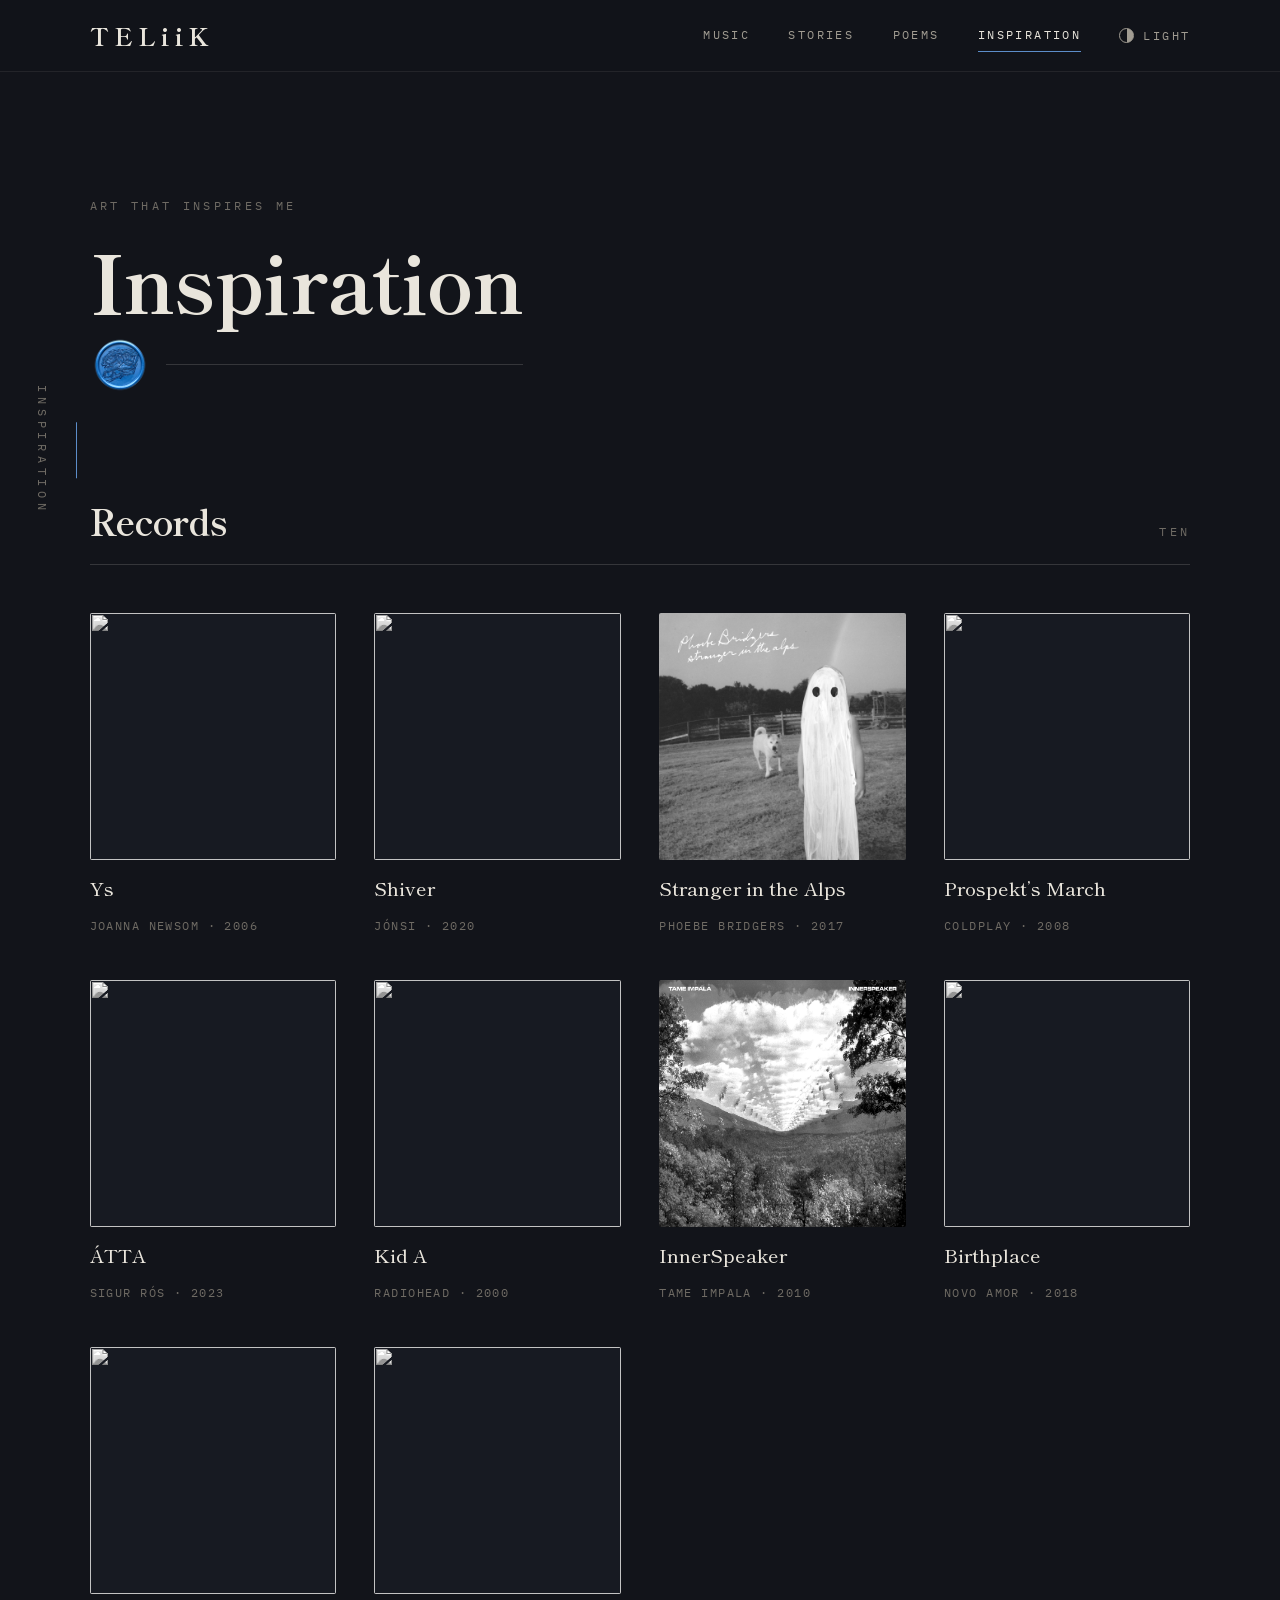
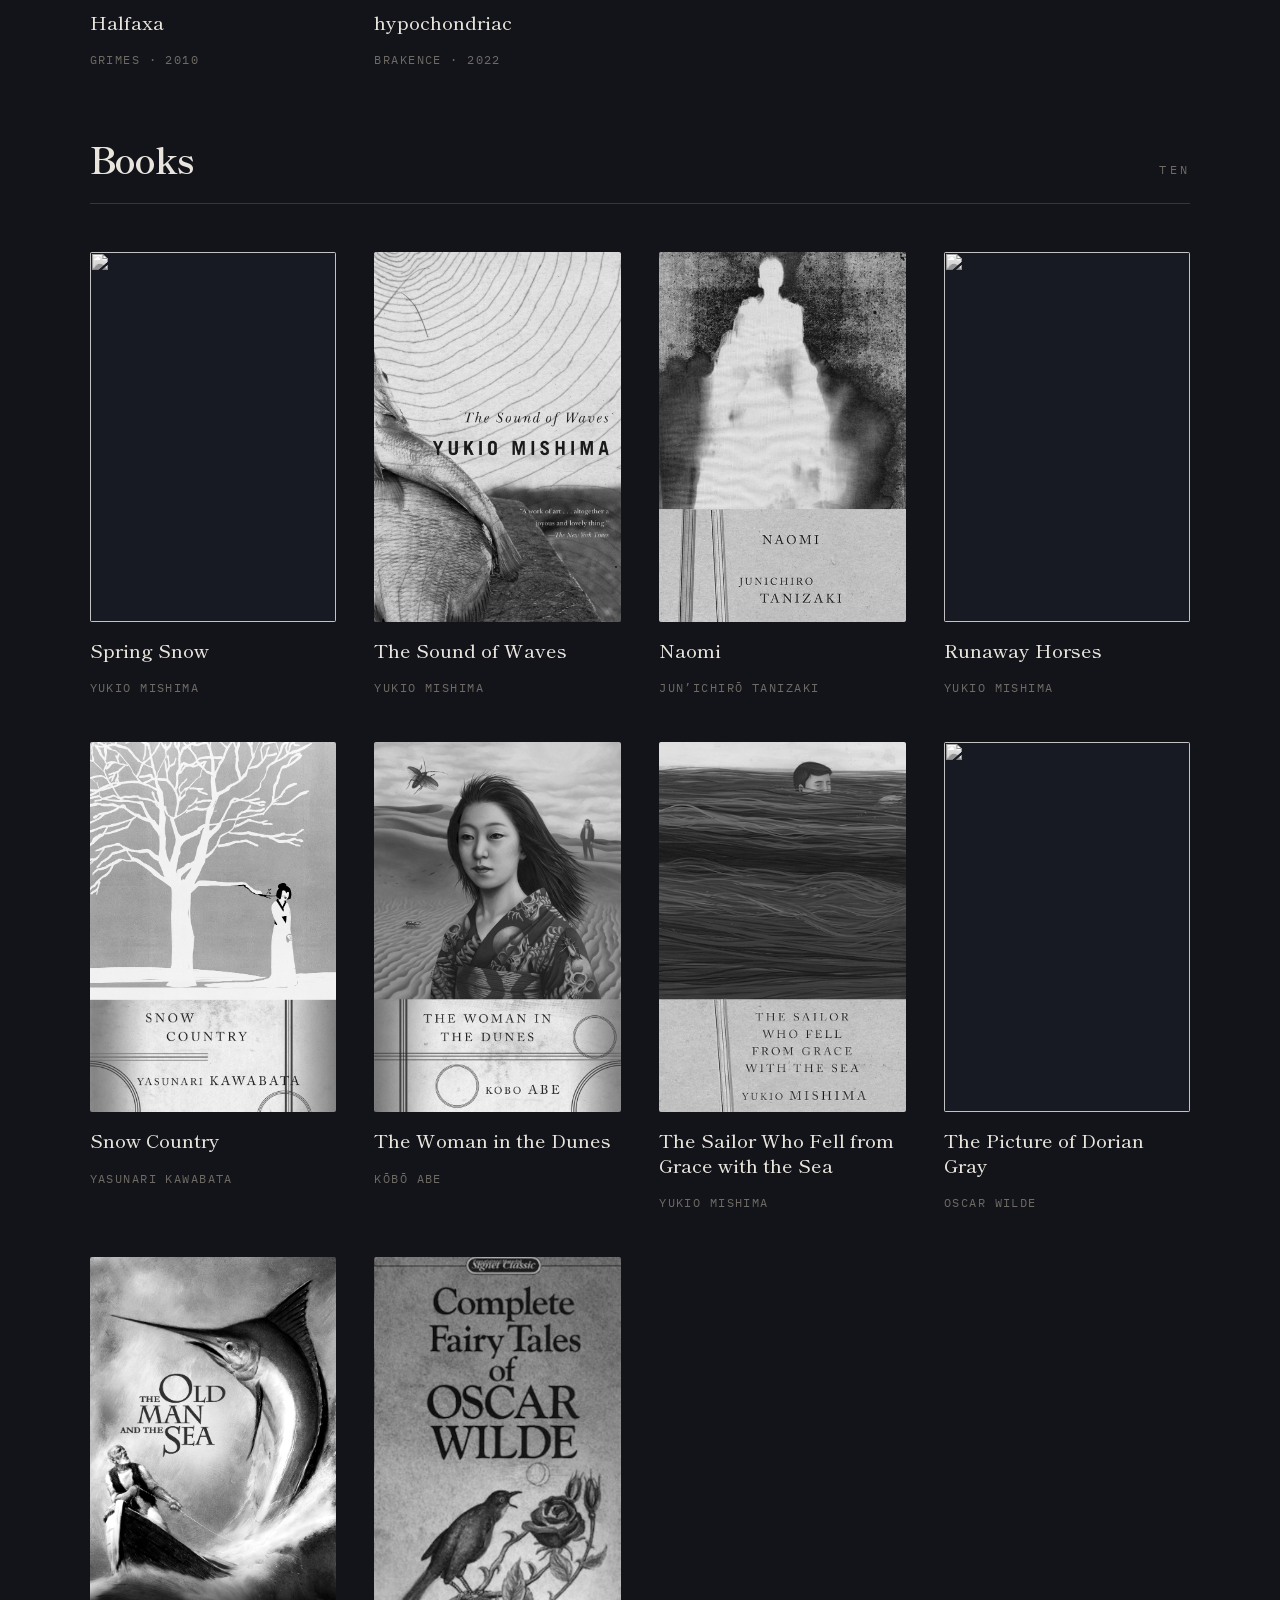
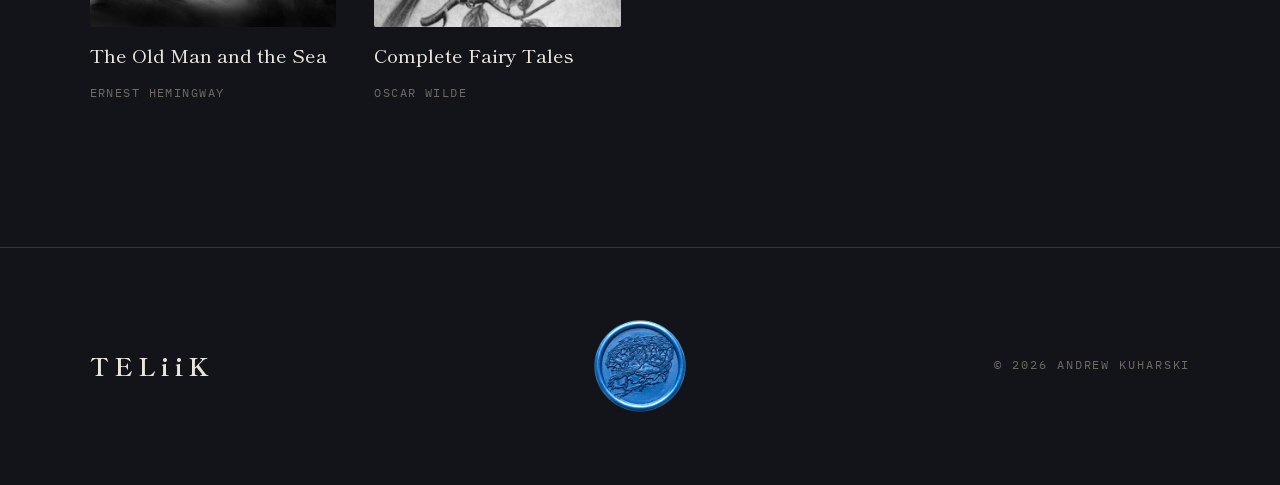
==== commit b1065376: "mobile + dark mode changes" ====
--- a/inspiration.html
+++ b/inspiration.html
@@ -12,15 +12,14 @@
   <link rel="manifest" href="/images/site.webmanifest">
   <link rel="mask-icon" href="/images/safari-pinned-tab.svg" color="#173F6D">
   <link rel="shortcut icon" href="/images/seal-32.png">
-  <meta name="theme-color" content="#FAF7F0" media="(prefers-color-scheme: light)">
-  <meta name="theme-color" content="#12141A" media="(prefers-color-scheme: dark)">
+  <meta name="theme-color" content="#12141A">
 
   <script>
     (function () {
-      try {
-        var t = localStorage.getItem("teliik-theme");
-        if (t) document.documentElement.setAttribute("data-theme", t);
-      } catch (e) {}
+      // Dark is the default; only the visitor's own stored choice overrides it.
+      var t = null;
+      try { t = localStorage.getItem("teliik-theme"); } catch (e) {}
+      document.documentElement.setAttribute("data-theme", t === "light" ? "light" : "dark");
     })();
   </script>
 
--- a/styles/base.css
+++ b/styles/base.css
@@ -5,7 +5,7 @@
    ========================================================================== */
 
 :root {
-  color-scheme: light dark;
+  color-scheme: dark;
 
   /* ---- raw palette ----
      One accent, taken from the wax seal itself: sumi ink, washi, seal navy. */
@@ -13,74 +13,10 @@
   --sumi:  #1A1A1A;
   --seal:  #173F6D;
 
-  /* ---- semantic: light ---- */
-  --bg:        var(--washi);
-  --bg-sunk:   #F2EEE5;
-  --fg:        var(--sumi);
-  --fg-muted:  #6B665D;
-  --fg-faint:  #9C978D;
-  --rule:      rgba(26, 26, 26, 0.14);
-  --rule-soft: rgba(26, 26, 26, 0.07);
-  --accent:    var(--seal);
-  --link:      var(--seal);
-  --link-hover:#0E2A4A;
-
-  /* ---- type ---- */
-  --font-display: "Shippori Mincho B1", "Hiragino Mincho ProN", "Yu Mincho", "Songti SC", "Noto Serif SC", Georgia, serif;
-  /* Songti/Noto Serif SC catch Simplified-only glyphs (及时行乐 in Landlord)
-     that a Japanese mincho does not carry; Latin still resolves first. */
-  --font-body:    "Shippori Mincho B1", "Hiragino Mincho ProN", "Songti SC", "Noto Serif SC", Georgia, serif;
-  --font-mono:    "IBM Plex Mono", ui-monospace, "SF Mono", Menlo, monospace;
-
-  /* 1rem = 10px (html is 62.5%) */
-  --t-xs:   clamp(1.05rem, 0.15vw + 1.0rem,  1.25rem);
-  --t-sm:   clamp(1.25rem, 0.25vw + 1.2rem,  1.5rem);
-  --t-base: clamp(1.6rem,  0.4vw  + 1.5rem,  1.9rem);
-  --t-md:   clamp(1.9rem,  0.6vw  + 1.7rem,  2.4rem);
-  --t-lg:   clamp(2.4rem,  1.2vw  + 2.0rem,  3.6rem);
-  --t-xl:   clamp(3.2rem,  2.5vw  + 2.4rem,  5.6rem);
-  --t-2xl:  clamp(4.4rem,  6vw    + 2.0rem, 10rem);
-  --t-3xl:  clamp(5.2rem,  9vw    + 1.6rem, 15rem);
-
-  /* ---- space ---- */
-  --s-1: 0.8rem;
-  --s-2: 1.6rem;
-  --s-3: 2.4rem;
-  --s-4: 3.2rem;
-  --s-5: 4.8rem;
-  --s-6: 6.4rem;
-  --s-7: 9.6rem;
-  --s-8: 14rem;
-  --s-9: 20rem;
-
-  /* ma — the page's breathing room, deliberately large */
-  --gutter: clamp(2.4rem, 7vw, 16rem);
-  --measure: 62ch;
-
-  --nav-h: 7.2rem;
-  --ease: cubic-bezier(0.22, 0.61, 0.36, 1);
-}
-
-/* ---- semantic: dark ----
-   Not neutral black: the ground carries an indigo cast so the palette
-   stays one family across both themes. */
-@media (prefers-color-scheme: dark) {
-  :root:not([data-theme="light"]) {
-    --bg:        #12141A;
-    --bg-sunk:   #171A22;
-    --fg:        #E9E5DC;
-    --fg-muted:  #A19C92;
-    --fg-faint:  #6F6B64;
-    --rule:      rgba(233, 229, 220, 0.16);
-    --rule-soft: rgba(233, 229, 220, 0.08);
-    /* seal navy is far too dark on this ground: same hue, lifted to read */
-    --accent:    #5C8DC9;
-    --link:      #5C8DC9;
-    --link-hover:#8FB4E0;
-  }
-}
-
-:root[data-theme="dark"] {
+  /* ---- semantic: DARK is the site's default ----
+     Not neutral black: the ground carries an indigo cast so the palette
+     stays one family across both themes. The visitor's system setting is
+     deliberately not consulted — only their own choice, stored below. */
   --bg:        #12141A;
   --bg-sunk:   #171A22;
   --fg:        #E9E5DC;
@@ -92,6 +28,56 @@
   --accent:    #5C8DC9;
   --link:      #5C8DC9;
   --link-hover:#8FB4E0;
+
+  /* ---- type ---- */
+  --font-display: "Shippori Mincho B1", "Hiragino Mincho ProN", "Yu Mincho", "Songti SC", "Noto Serif SC", Georgia, serif;
+  /* Songti/Noto Serif SC catch Simplified-only glyphs (及时行乐 in Landlord)
+     that a Japanese mincho does not carry; Latin still resolves first. */
+  --font-body:    "Shippori Mincho B1", "Hiragino Mincho ProN", "Songti SC", "Noto Serif SC", Georgia, serif;
+  --font-mono:    "IBM Plex Mono", ui-monospace, "SF Mono", Menlo, monospace;
+
+  /* 1rem = 10px (html is 62.5%) */
+  --t-xs:   clamp(1.05rem, 0.15vw + 1.0rem,  1.25rem);
+  --t-sm:   clamp(1.25rem, 0.25vw + 1.2rem,  1.5rem);
+  --t-base: clamp(1.6rem,  0.4vw  + 1.5rem,  1.9rem);
+  --t-md:   clamp(1.9rem,  0.6vw  + 1.7rem,  2.4rem);
+  --t-lg:   clamp(2.4rem,  1.2vw  + 2.0rem,  3.6rem);
+  --t-xl:   clamp(3.2rem,  2.5vw  + 2.4rem,  5.6rem);
+  --t-2xl:  clamp(4.4rem,  6vw    + 2.0rem, 10rem);
+  --t-3xl:  clamp(5.2rem,  9vw    + 1.6rem, 15rem);
+
+  /* ---- space ---- */
+  --s-1: 0.8rem;
+  --s-2: 1.6rem;
+  --s-3: 2.4rem;
+  --s-4: 3.2rem;
+  --s-5: 4.8rem;
+  --s-6: 6.4rem;
+  --s-7: 9.6rem;
+  --s-8: 14rem;
+  --s-9: 20rem;
+
+  /* ma — the page's breathing room, deliberately large */
+  --gutter: clamp(2.4rem, 7vw, 16rem);
+  --measure: 62ch;
+
+  --nav-h: 7.2rem;
+  --ease: cubic-bezier(0.22, 0.61, 0.36, 1);
+}
+
+/* ---- semantic: light, only when the visitor asks for it ---- */
+:root[data-theme="light"] {
+  color-scheme: light;
+  --bg:        var(--washi);
+  --bg-sunk:   #F2EEE5;
+  --fg:        var(--sumi);
+  --fg-muted:  #6B665D;
+  --fg-faint:  #9C978D;
+  --rule:      rgba(26, 26, 26, 0.14);
+  --rule-soft: rgba(26, 26, 26, 0.07);
+  --accent:    var(--seal);
+  --link:      var(--seal);
+  --link-hover:#0E2A4A;
 }
 
 /* ==========================================================================
@@ -161,11 +147,10 @@
 }
 .seal--lg { width: 6rem; height: 6rem; }
 
-/* the wax is dark navy and sinks into the dark ground without a lift */
-:root[data-theme="dark"] .seal { filter: brightness(1.8) saturate(1.05); }
-@media (prefers-color-scheme: dark) {
-  :root:not([data-theme="light"]) .seal { filter: brightness(1.8) saturate(1.05); }
-}
+/* the wax is dark navy and sinks into the dark ground without a lift; on the
+   light ground it needs none, so light undoes it rather than dark adding it */
+.seal { filter: brightness(1.8) saturate(1.05); }
+:root[data-theme="light"] .seal { filter: none; }
 
 .eyebrow {
   font-family: var(--font-mono);
@@ -436,14 +421,12 @@
 }
 
 /* Which word shows is decided in CSS, not JS, so it is already correct on the
-   first paint — the script is deferred and would flash the wrong word. */
-.theme-word--light { display: none; }
-@media (prefers-color-scheme: dark) {
-  :root:not([data-theme="light"]) .theme-word--dark { display: none; }
-  :root:not([data-theme="light"]) .theme-word--light { display: inline; }
-}
-:root[data-theme="dark"] .theme-word--dark { display: none; }
-:root[data-theme="dark"] .theme-word--light { display: inline; }
+   first paint — the script is deferred and would flash the wrong word.
+   Dark is the default, so "Light" is what the toggle offers by default. */
+.theme-word--dark { display: none; }
+.theme-word--light { display: inline; }
+:root[data-theme="light"] .theme-word--dark { display: inline; }
+:root[data-theme="light"] .theme-word--light { display: none; }
 
 /* hamburger */
 .nav-burger {
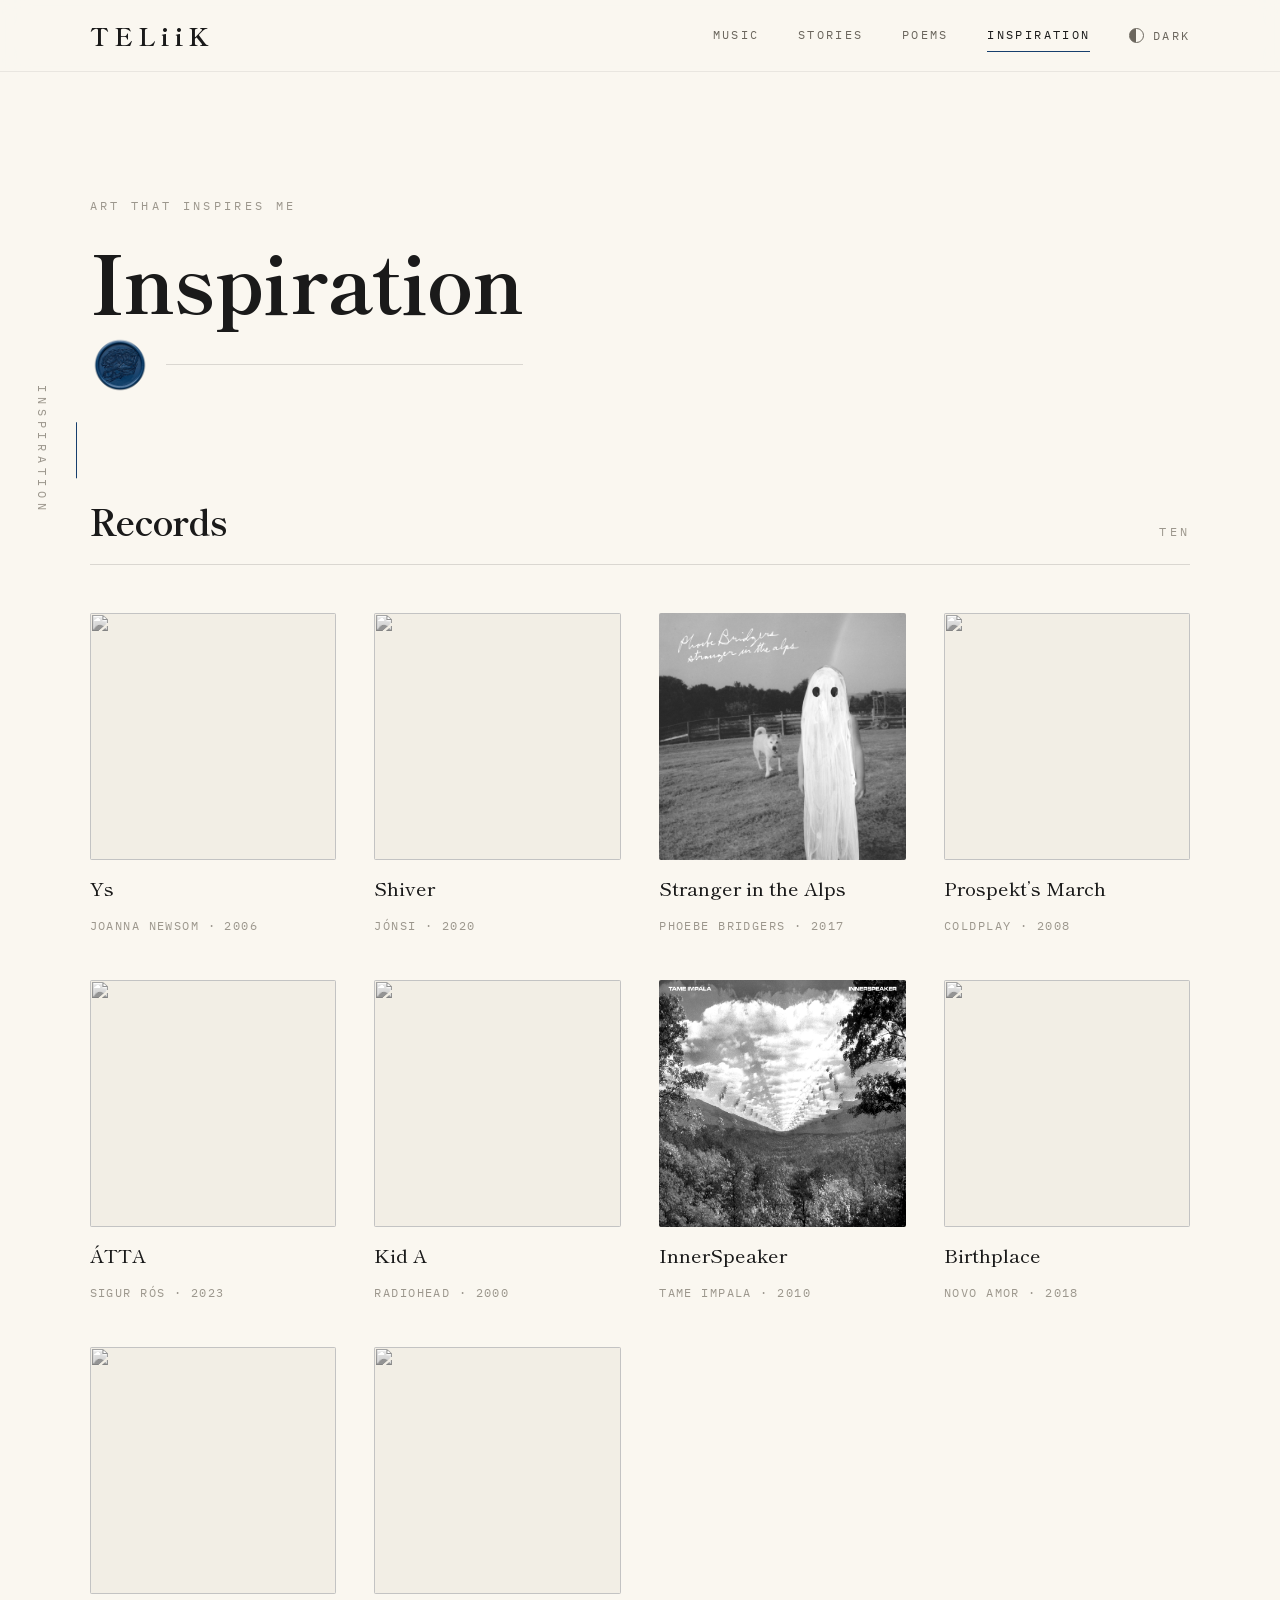
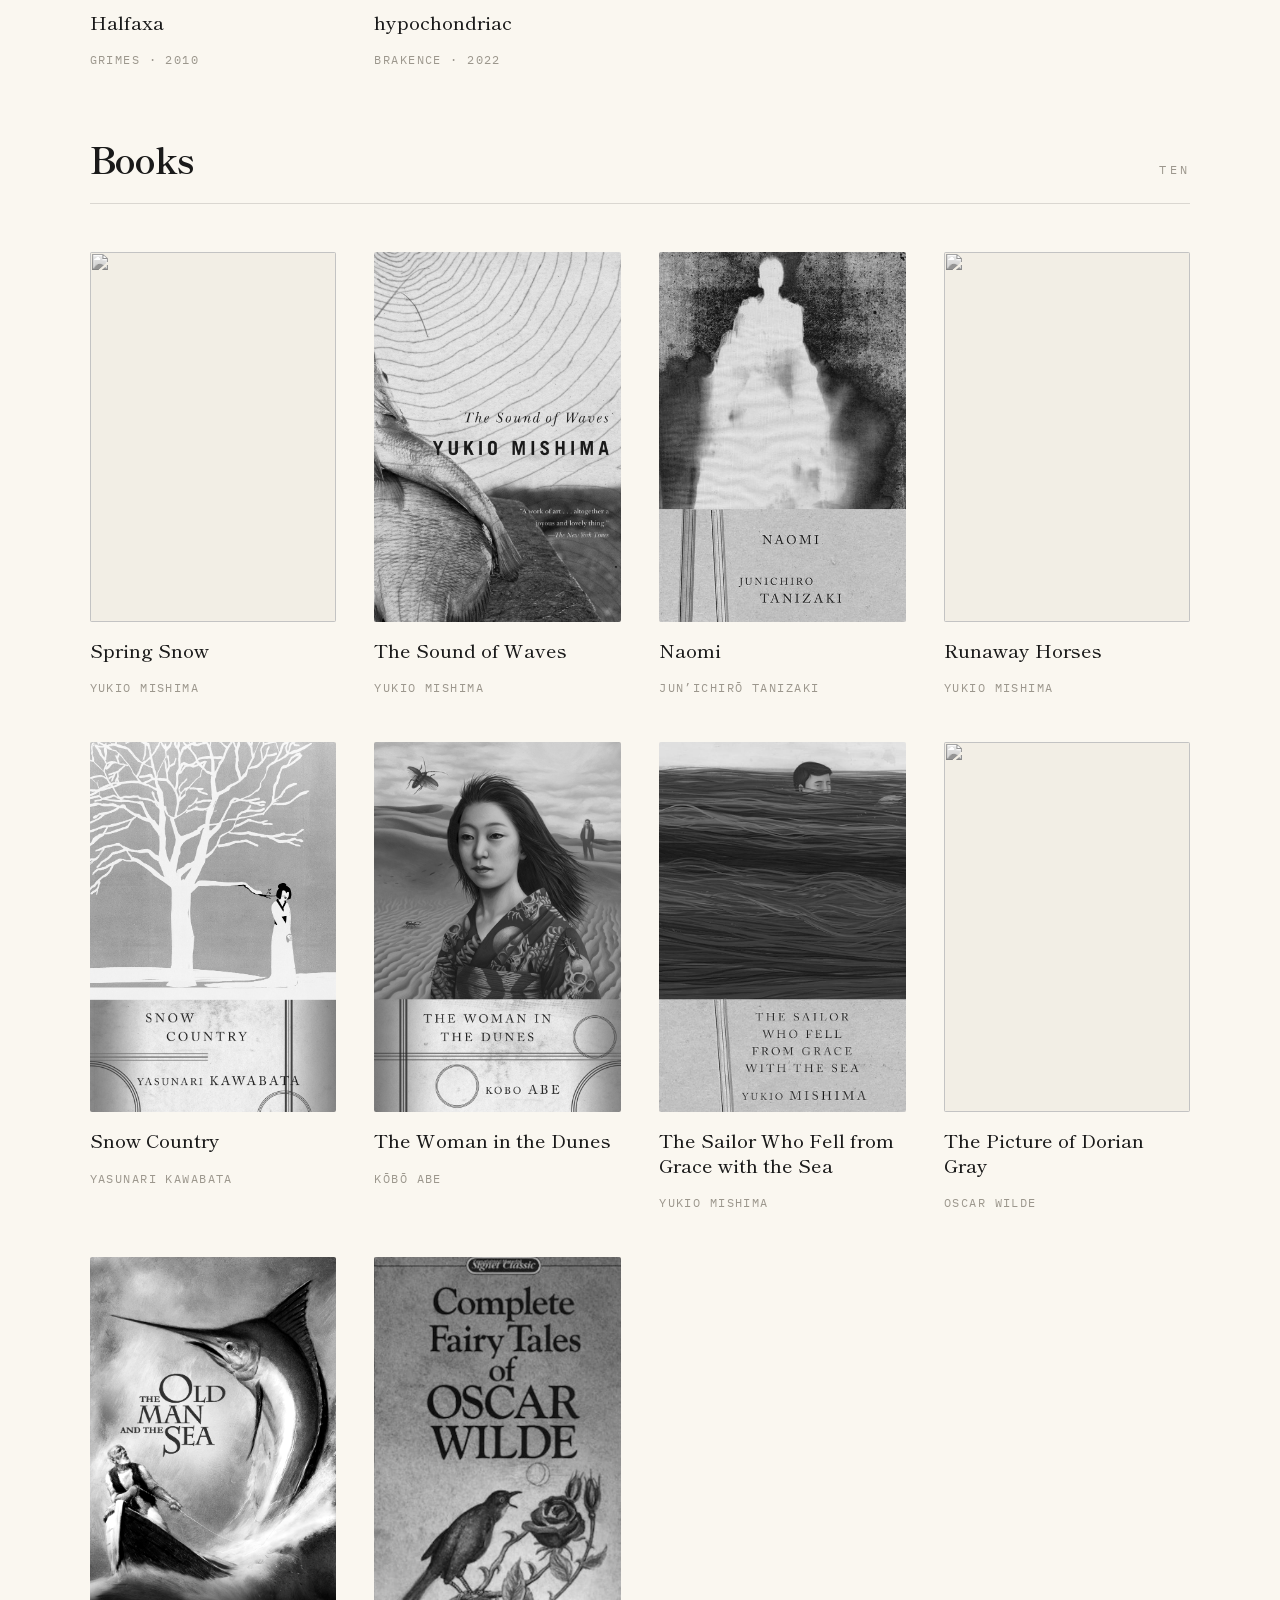
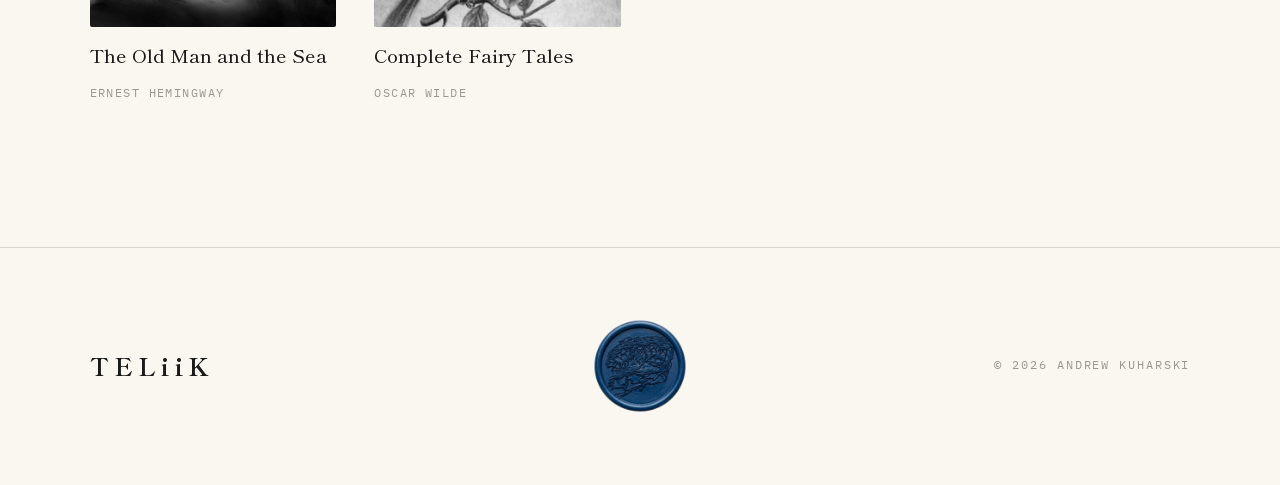
==== commit 9731d1f3: "light/dark mode changes" ====
--- a/inspiration.html
+++ b/inspiration.html
@@ -16,10 +16,19 @@
 
   <script>
     (function () {
-      // Dark is the default; only the visitor's own stored choice overrides it.
+      // The system setting decides, on every visit, until the visitor presses
+      // the toggle — from then on their stored choice is the only thing read.
       var t = null;
       try { t = localStorage.getItem("teliik-theme"); } catch (e) {}
-      document.documentElement.setAttribute("data-theme", t === "light" ? "light" : "dark");
+      if (t !== "light" && t !== "dark") {
+        t = window.matchMedia &&
+            window.matchMedia("(prefers-color-scheme: dark)").matches ? "dark" : "light";
+      }
+      document.documentElement.setAttribute("data-theme", t);
+      // set here as well, or the phone's browser chrome flashes the wrong
+      // colour in the gap before the deferred site.js runs
+      var bar = document.querySelector('meta[name="theme-color"]');
+      if (bar) bar.setAttribute("content", t === "light" ? "#FAF7F0" : "#12141A");
     })();
   </script>
 
